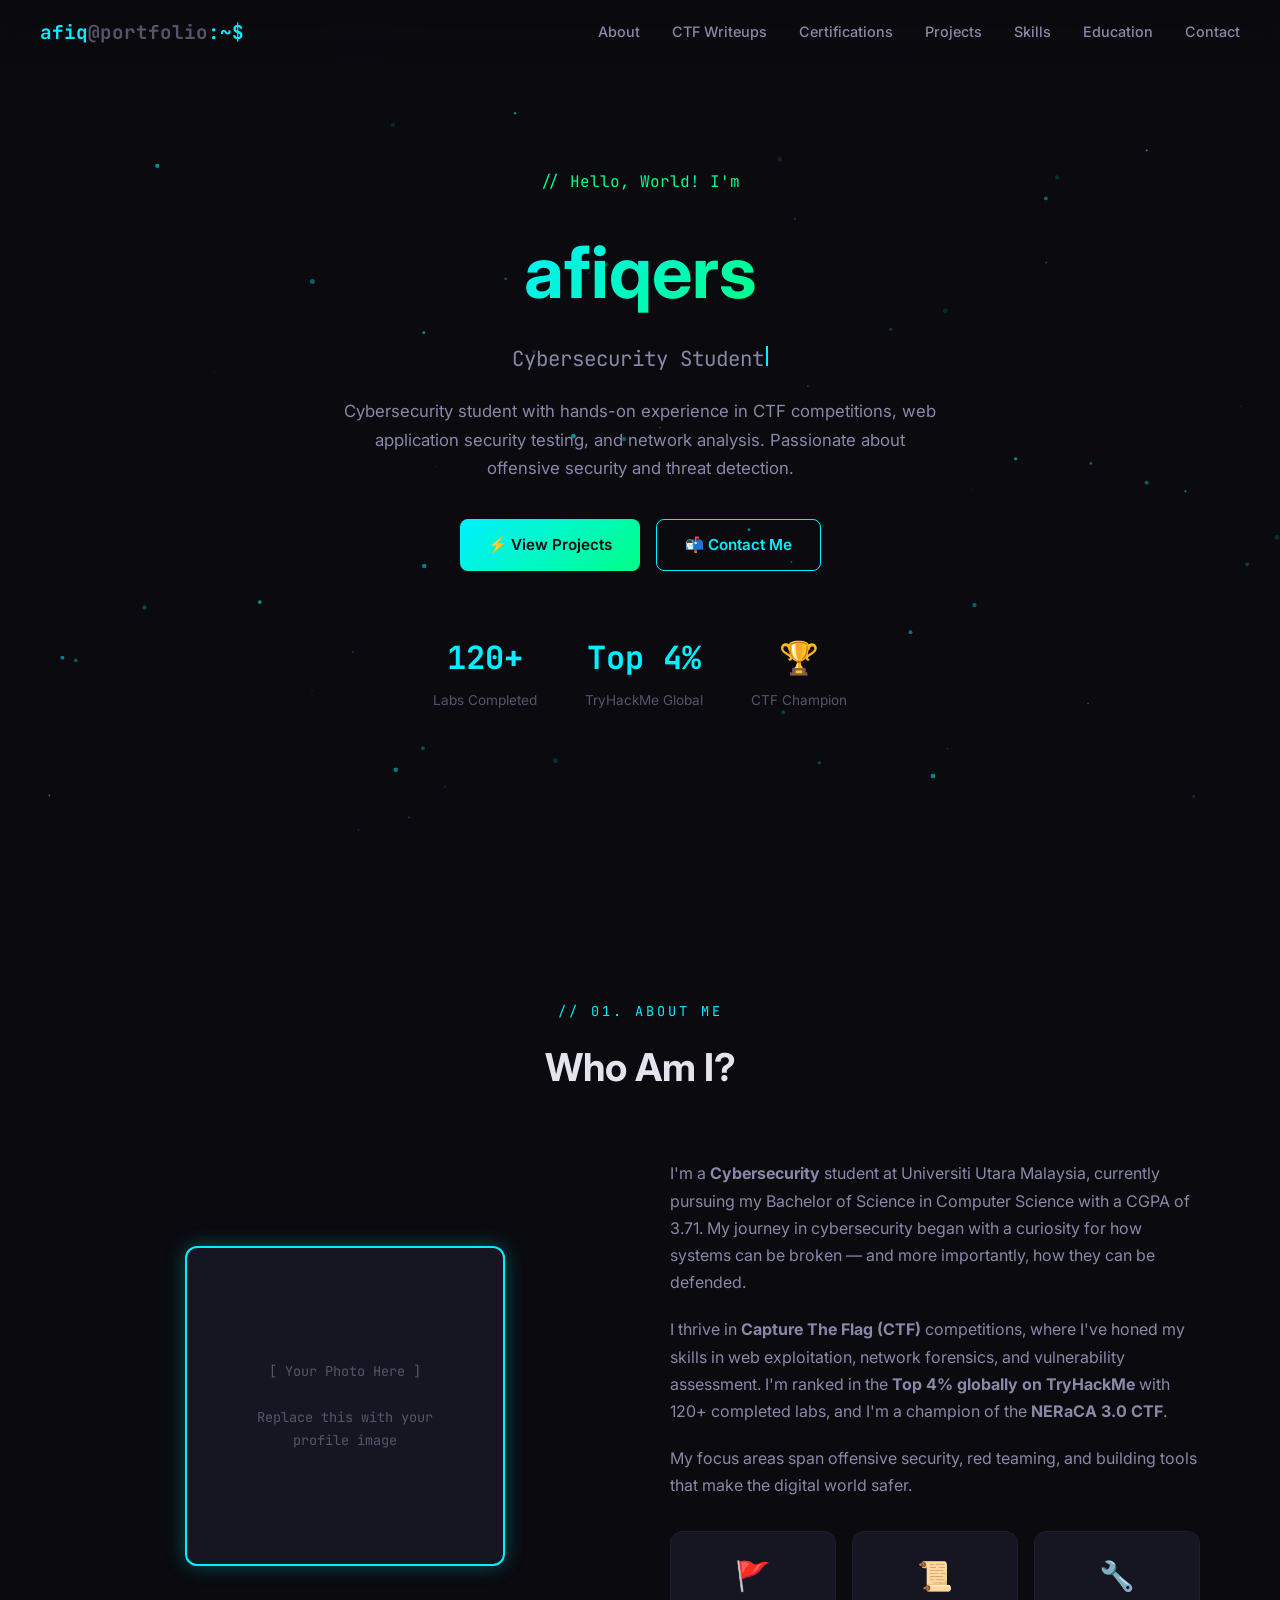
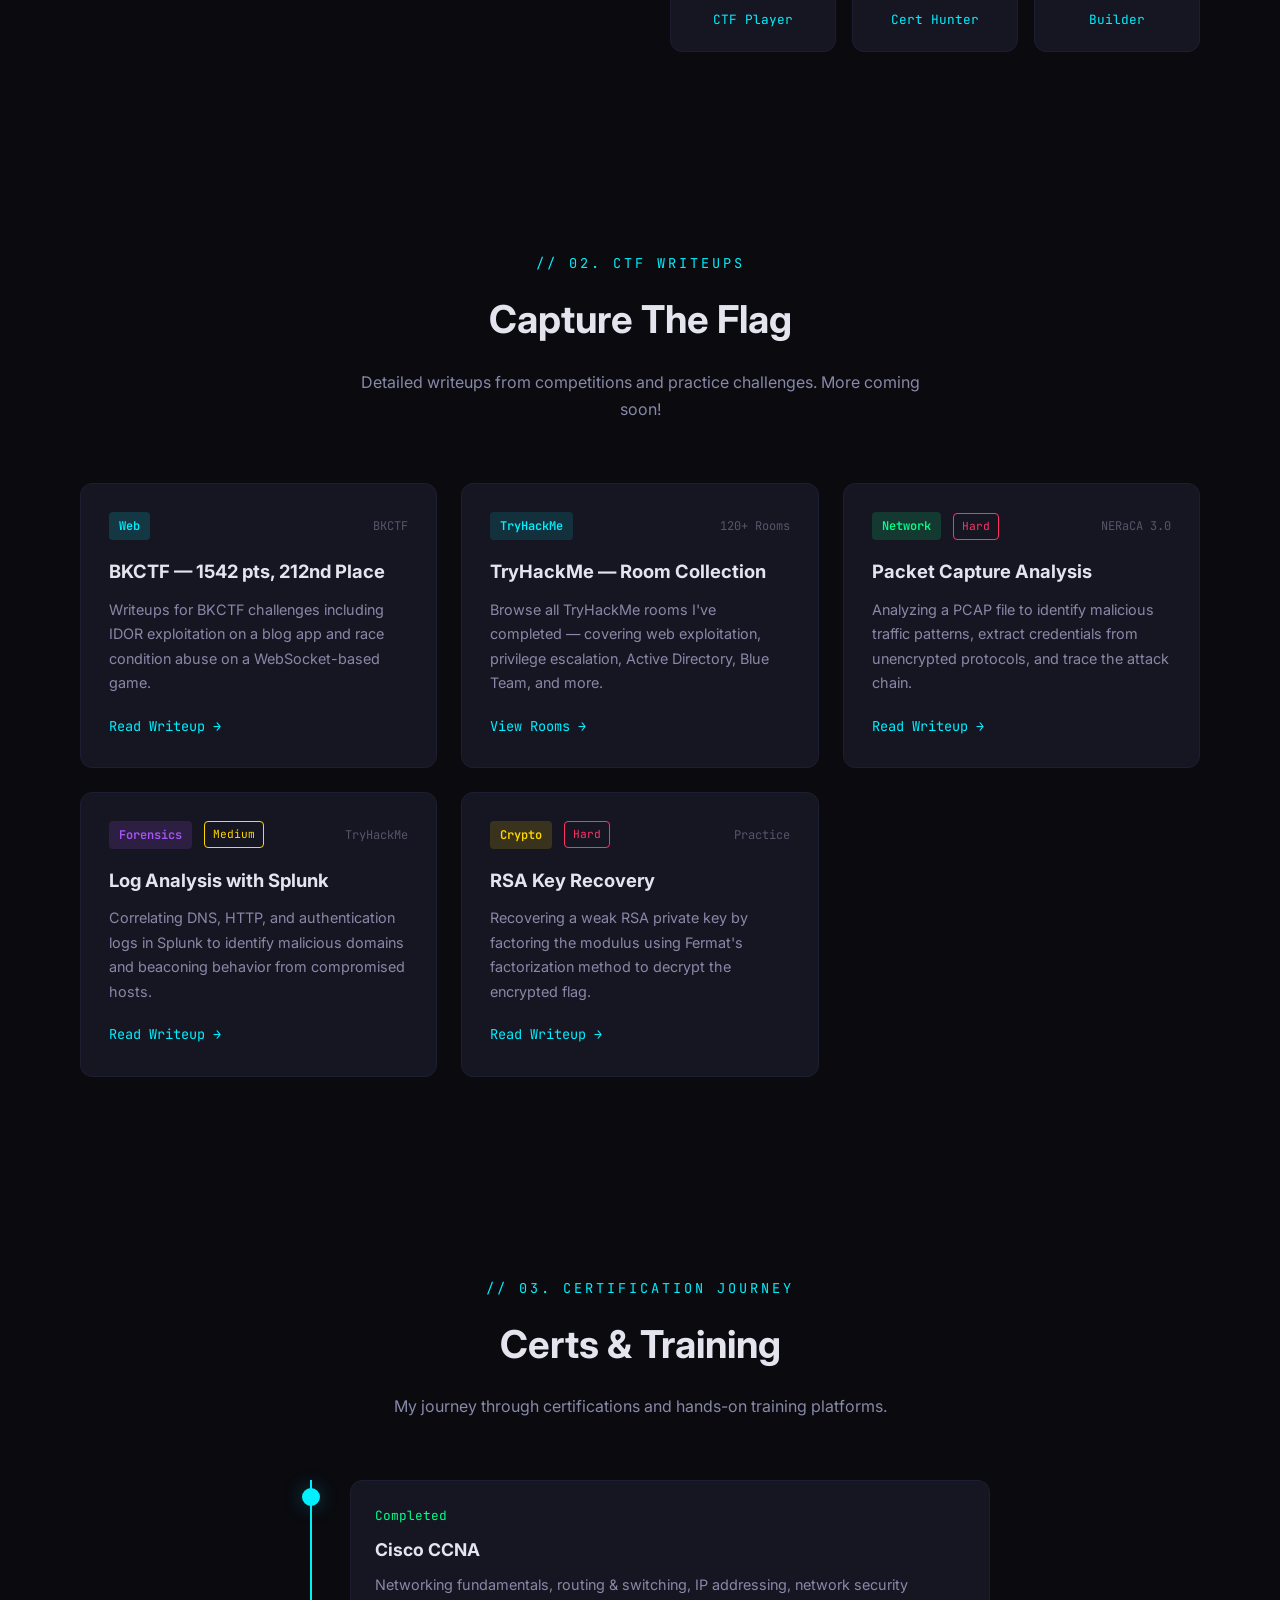
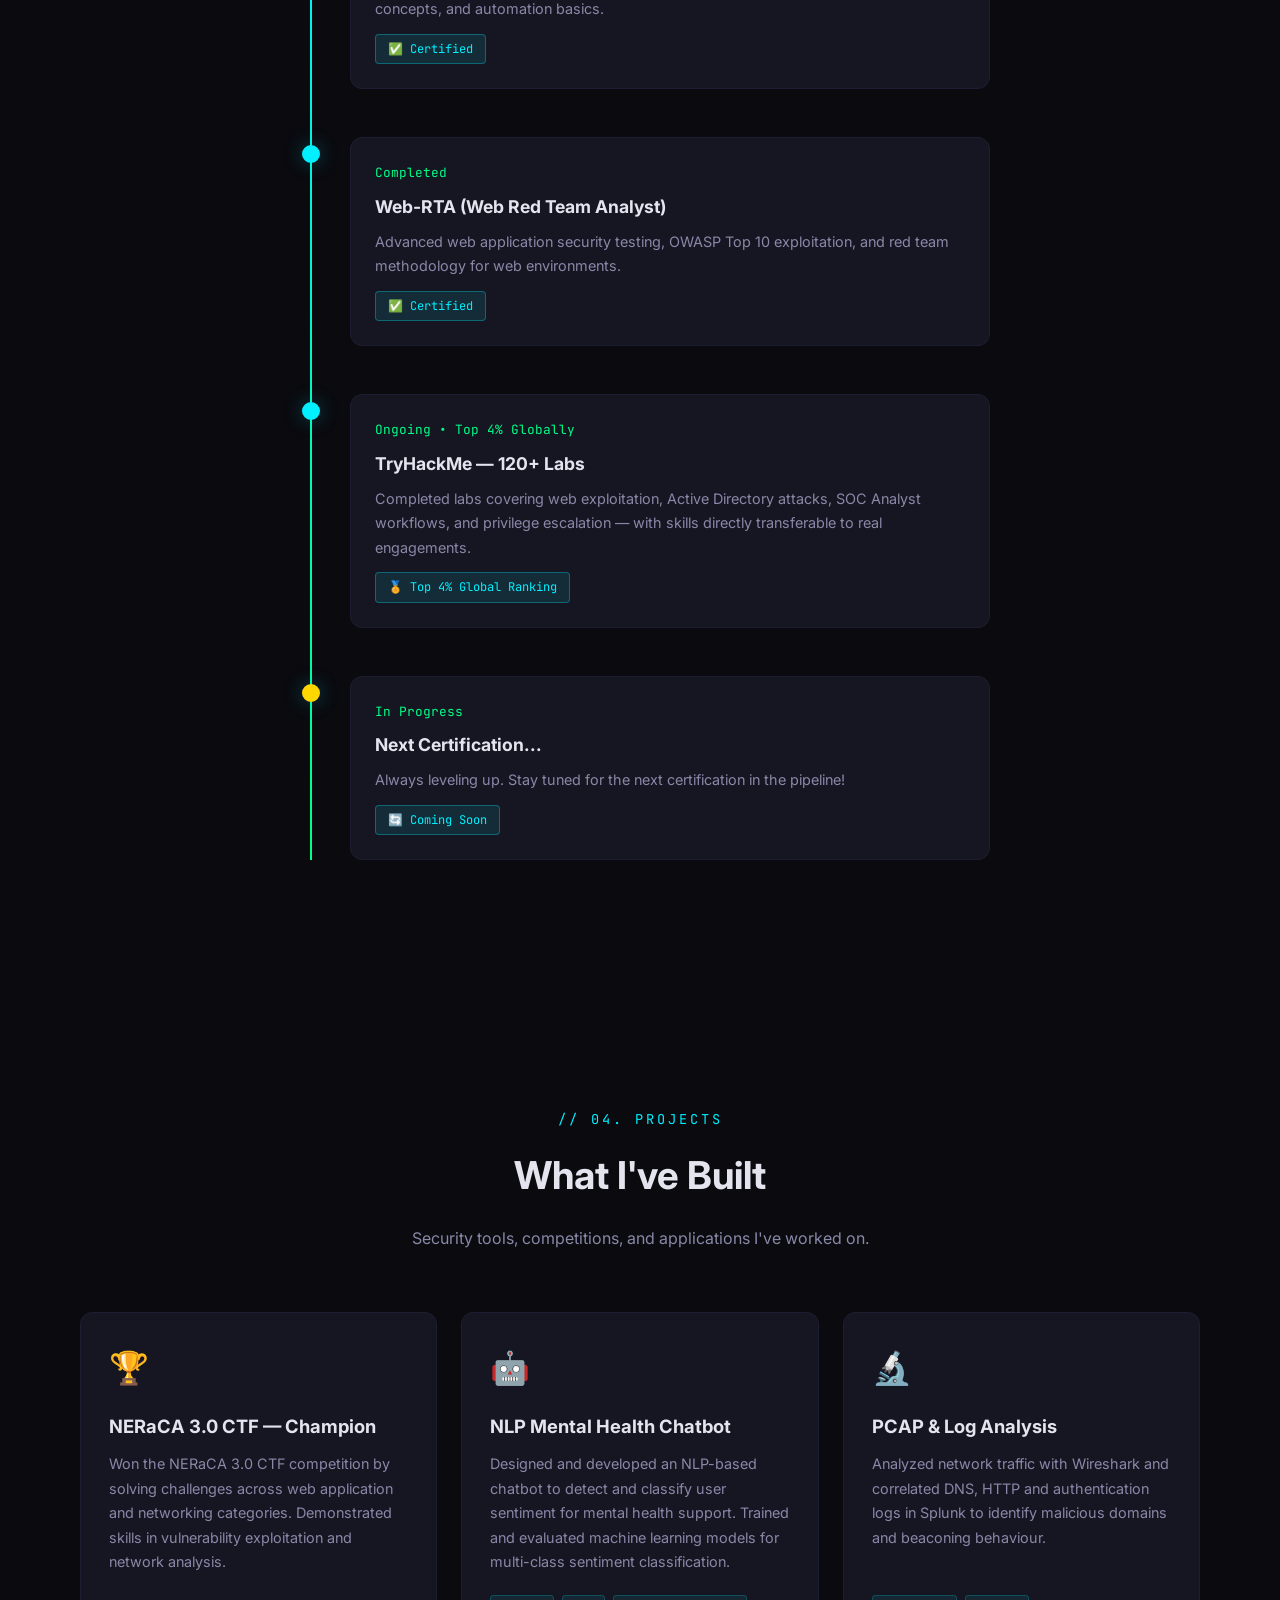
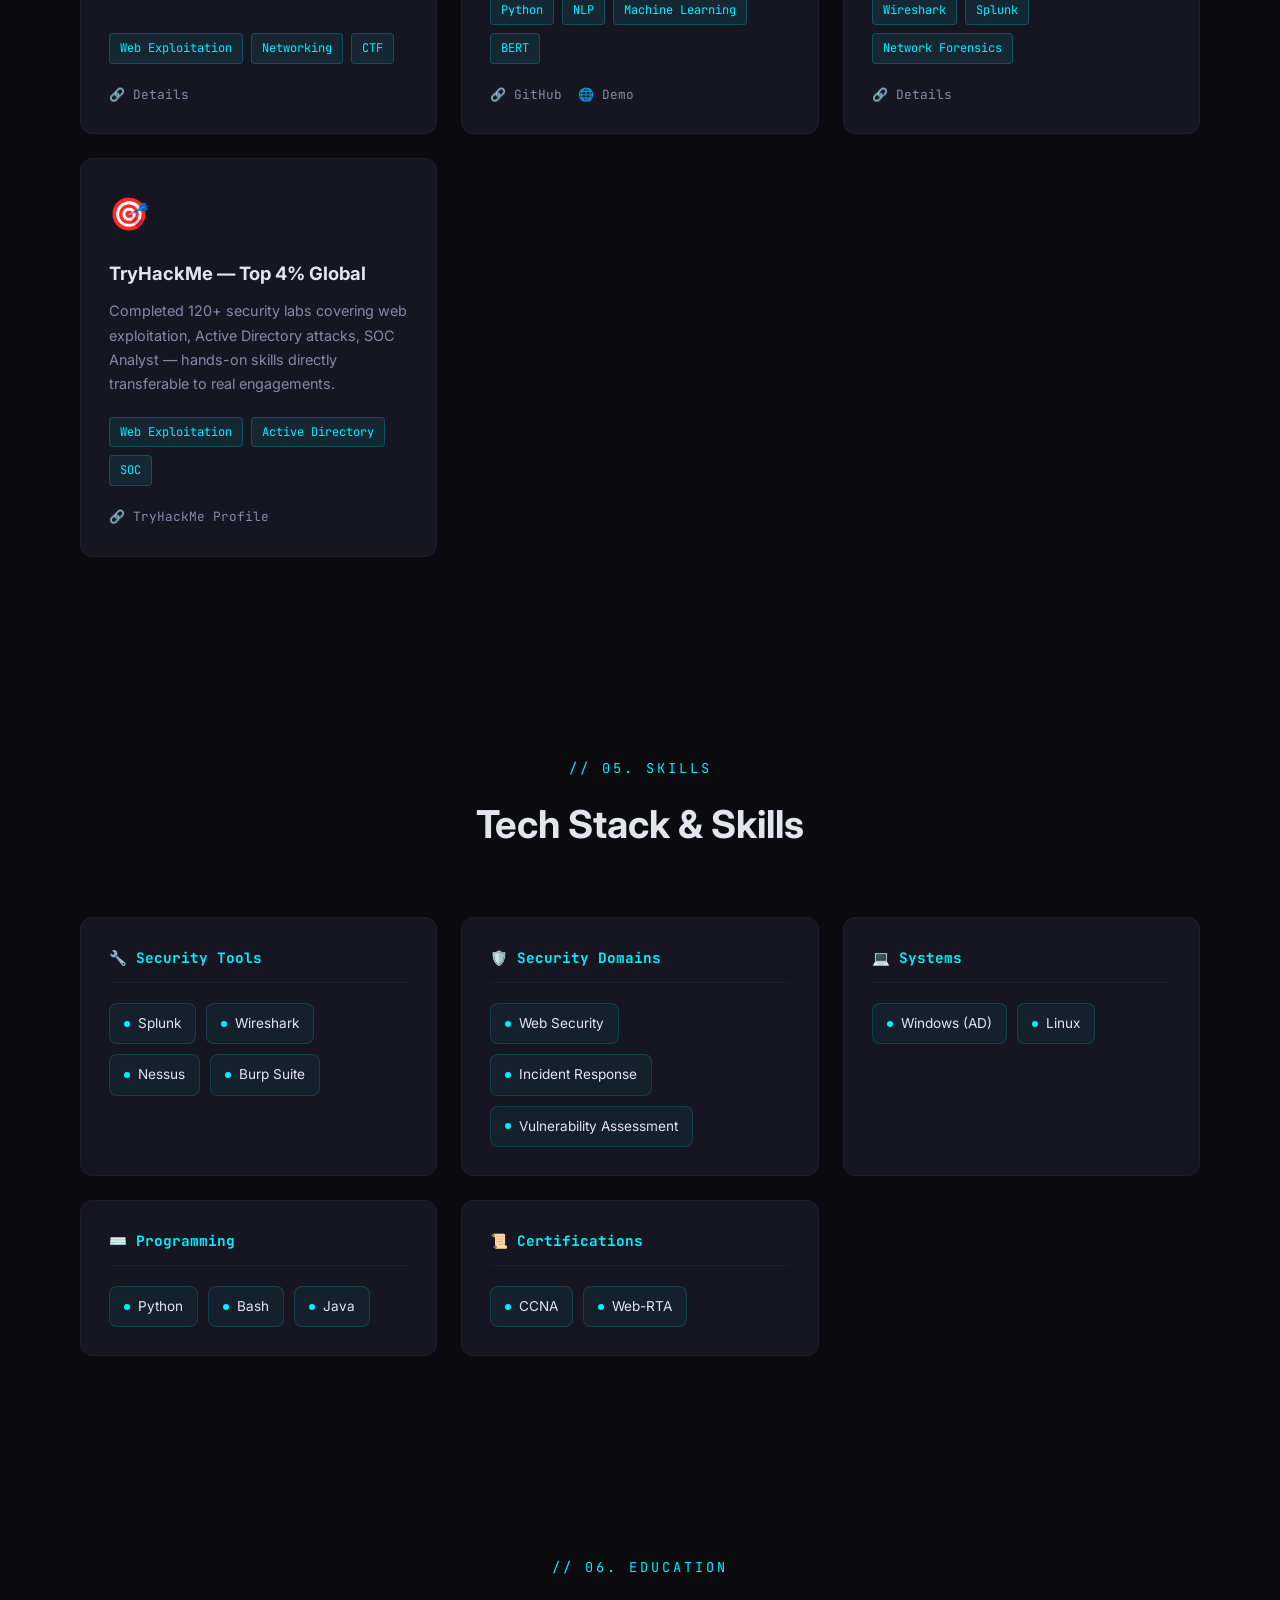
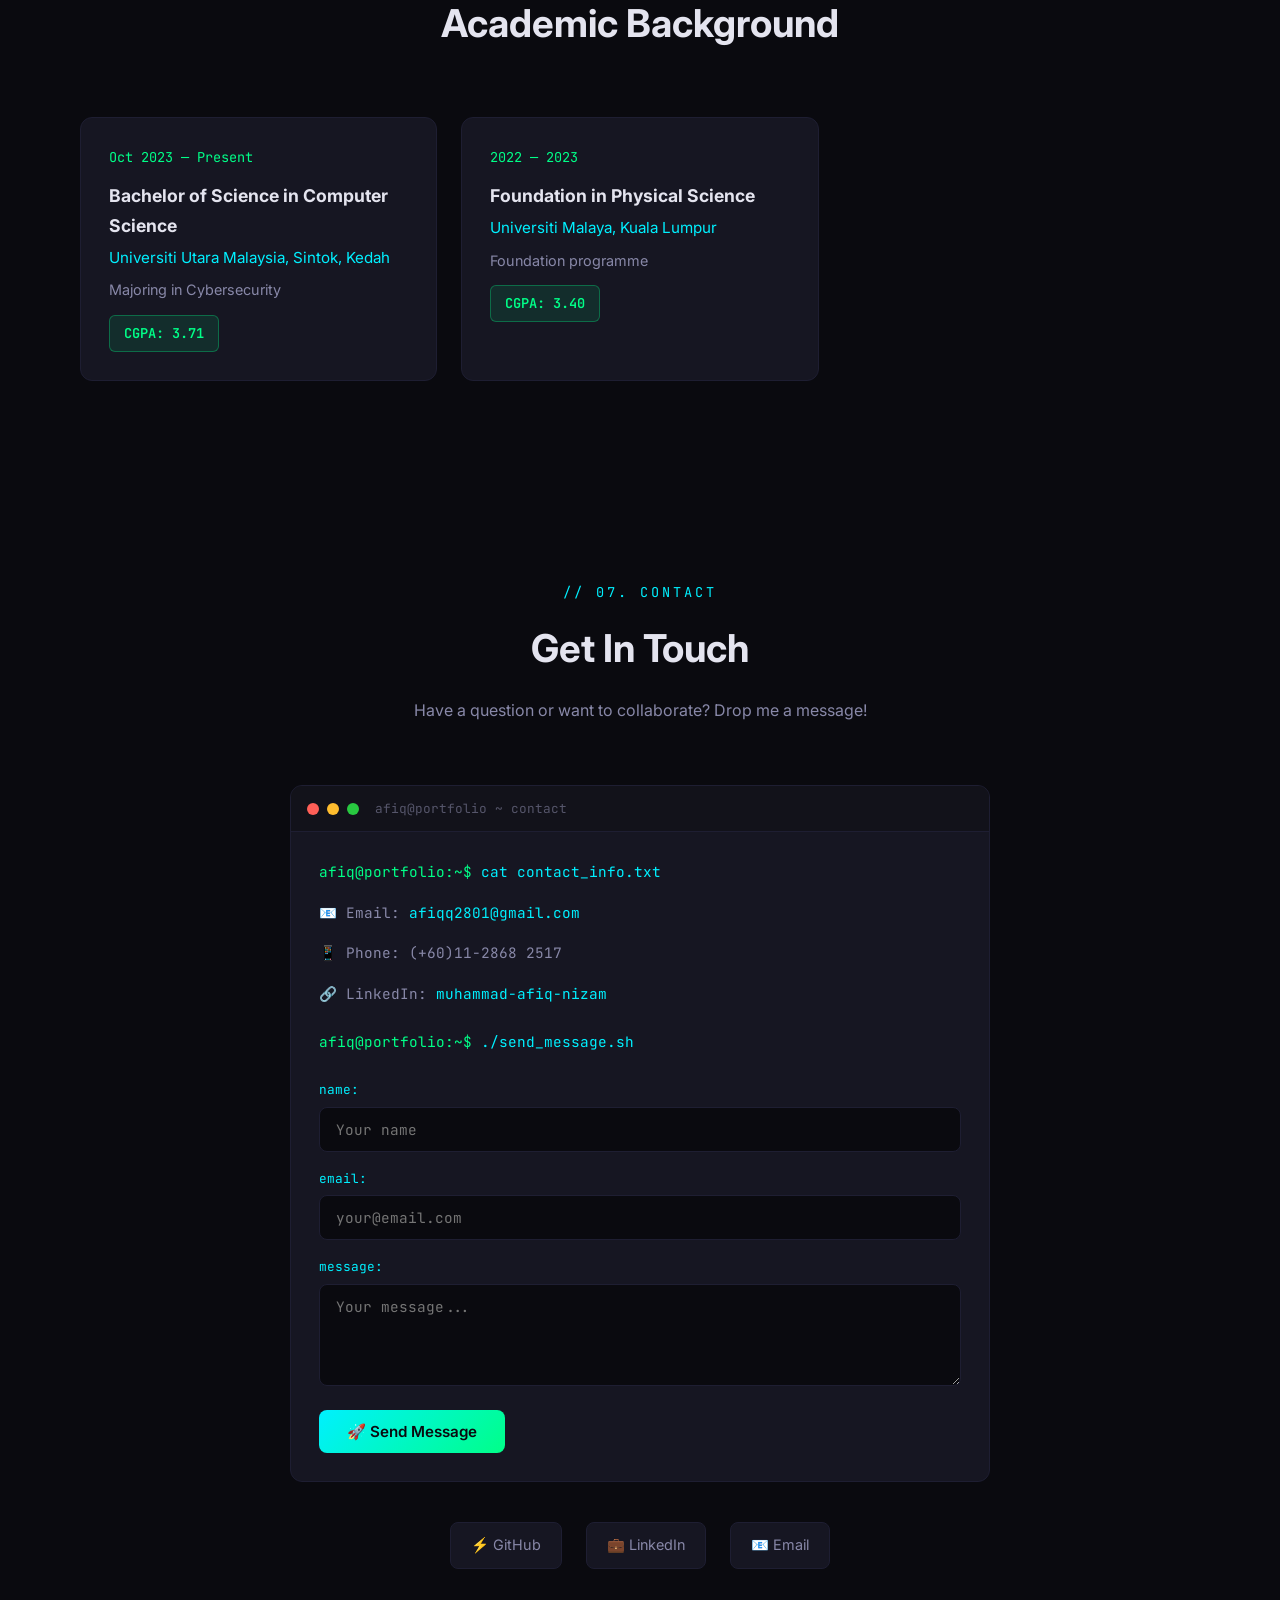
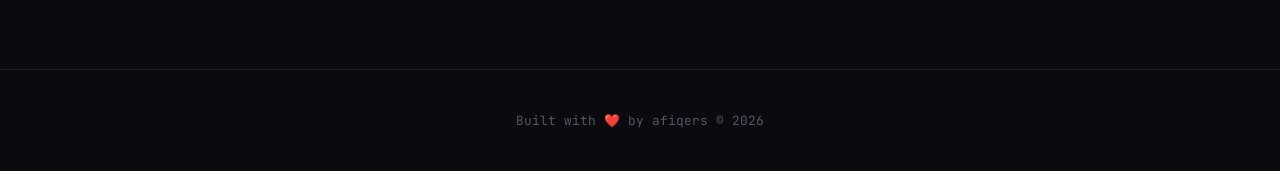
==== index.html @ 3f635c16 "Update" ====
<!DOCTYPE html>
<html lang="en">

<head>
  <meta charset="UTF-8">
  <meta name="viewport" content="width=device-width, initial-scale=1.0">
  <title>Muhammad Afiq — Cybersecurity Portfolio</title>
  <meta name="description"
    content="Cybersecurity student & CTF player. Explore my CTF writeups, certification journey, and security projects.">
  <meta name="keywords" content="cybersecurity, CTF, portfolio, penetration testing, security">
  <meta name="author" content="Muhammad Afiq Bin Mohd Nizam">
  <link rel="stylesheet" href="style.css">
  <link rel="icon"
    href="data:image/svg+xml,<svg xmlns='http://www.w3.org/2000/svg' viewBox='0 0 100 100'><text y='.9em' font-size='90'>🛡️</text></svg>">
</head>

<body>

  <!-- Particle Background -->
  <canvas id="particles-canvas"></canvas>

  <!-- Navbar -->
  <nav class="navbar" id="navbar">
    <a href="#" class="nav-logo">afiq<span>@portfolio</span>:~$</a>
    <div class="nav-links" id="navLinks">
      <a href="#about">About</a>
      <a href="#writeups">CTF Writeups</a>
      <a href="#certs">Certifications</a>
      <a href="#projects">Projects</a>
      <a href="#skills">Skills</a>
      <a href="#education">Education</a>
      <a href="#contact">Contact</a>
    </div>
    <button class="mobile-toggle" id="mobileToggle" aria-label="Toggle menu">
      <span></span><span></span><span></span>
    </button>
  </nav>

  <!-- ==================== HERO ==================== -->
  <section class="hero" id="hero">
    <div class="hero-content">
      <p class="hero-greeting">// Hello, World! I'm</p>
      <h1 class="hero-name"> <span class="highlight">afiqers</span></h1>
      <div class="hero-role">
        <span id="typed-text"></span><span class="cursor"></span>
      </div>
      <p class="hero-summary">
        Cybersecurity student with hands-on experience in CTF competitions, web application security testing, and
        network analysis. Passionate about offensive security and threat detection.
      </p>
      <div class="hero-buttons">
        <a href="#projects" class="btn btn-primary">⚡ View Projects</a>
        <a href="#contact" class="btn btn-outline">📬 Contact Me</a>
      </div>
      <div class="hero-stats">
        <div class="stat-item">
          <div class="stat-number" data-target="120">0</div>
          <div class="stat-label">Labs Completed</div>
        </div>
        <div class="stat-item">
          <div class="stat-number">Top 4%</div>
          <div class="stat-label">TryHackMe Global</div>
        </div>
        <div class="stat-item">
          <div class="stat-number">🏆</div>
          <div class="stat-label">CTF Champion</div>
        </div>
      </div>
    </div>
  </section>

  <!-- ==================== ABOUT ==================== -->
  <section id="about">
    <div class="section-header">
      <p class="section-label">// 01. About Me</p>
      <h2 class="section-title">Who Am I?</h2>
    </div>
    <div class="about-grid reveal">
      <div class="about-image-wrapper">
        <div class="about-image">
          <div class="placeholder-text">[ Your Photo Here ]<br><br>Replace this with your<br>profile image</div>
        </div>
      </div>
      <div class="about-text">
        <p>
          I'm a <strong>Cybersecurity</strong> student at Universiti Utara Malaysia, currently pursuing my Bachelor of
          Science in Computer Science with a CGPA of 3.71. My journey in cybersecurity began with a curiosity for how
          systems can be broken — and more importantly, how they can be defended.
        </p>
        <p>
          I thrive in <strong>Capture The Flag (CTF)</strong> competitions, where I've honed my skills in web
          exploitation, network forensics, and vulnerability assessment. I'm ranked in the <strong>Top 4% globally on
            TryHackMe</strong> with 120+ completed labs, and I'm a champion of the <strong>NERaCA 3.0 CTF</strong>.
        </p>
        <p>
          My focus areas span offensive security, red teaming, and building tools that make the digital world safer.
        </p>
        <div class="about-focus">
          <div class="focus-card">
            <div class="icon">🚩</div>
            <div class="label">CTF Player</div>
          </div>
          <div class="focus-card">
            <div class="icon">📜</div>
            <div class="label">Cert Hunter</div>
          </div>
          <div class="focus-card">
            <div class="icon">🔧</div>
            <div class="label">Builder</div>
          </div>
        </div>
      </div>
    </div>
  </section>

  <!-- ==================== CTF WRITEUPS ==================== -->
  <section id="writeups">
    <div class="section-header">
      <p class="section-label">// 02. CTF Writeups</p>
      <h2 class="section-title">Capture The Flag</h2>
      <p class="section-subtitle">Detailed writeups from competitions and practice challenges. More coming soon!</p>
    </div>
    <div class="writeups-grid">

      <div class="writeup-card reveal">
        <div class="writeup-meta">
          <span class="writeup-tag tag-web">Web</span>
          <span
            style="margin-left:auto; font-family:var(--font-mono); font-size:0.75rem; color:var(--text-muted);">BKCTF</span>
        </div>
        <h3>BKCTF — 1542 pts, 212nd Place</h3>
        <p>Writeups for BKCTF challenges including IDOR exploitation on a blog app and race condition abuse on a
          WebSocket-based game.</p>
        <a href="writeups/bkctf.html" class="writeup-link">Read Writeup →</a>
      </div>

      <div class="writeup-card reveal">
        <div class="writeup-meta">
          <span class="writeup-tag tag-misc"
            style="background:rgba(0,240,255,0.12); color:var(--accent-cyan);">TryHackMe</span>
          <span style="margin-left:auto; font-family:var(--font-mono); font-size:0.75rem; color:var(--text-muted);">120+
            Rooms</span>
        </div>
        <h3>TryHackMe — Room Collection</h3>
        <p>Browse all TryHackMe rooms I've completed — covering web exploitation, privilege escalation, Active
          Directory, Blue Team, and more.</p>
        <a href="writeups/thm/" class="writeup-link">View Rooms →</a>
      </div>

      <div class="writeup-card reveal">
        <div class="writeup-meta">
          <span class="writeup-tag tag-network">Network</span>
          <span class="writeup-difficulty diff-hard">Hard</span>
          <span
            style="margin-left:auto; font-family:var(--font-mono); font-size:0.75rem; color:var(--text-muted);">NERaCA
            3.0</span>
        </div>
        <h3>Packet Capture Analysis</h3>
        <p>Analyzing a PCAP file to identify malicious traffic patterns, extract credentials from unencrypted protocols,
          and trace the attack chain.</p>
        <a href="#" class="writeup-link">Read Writeup →</a>
      </div>

      <div class="writeup-card reveal">
        <div class="writeup-meta">
          <span class="writeup-tag tag-forensics">Forensics</span>
          <span class="writeup-difficulty diff-medium">Medium</span>
          <span
            style="margin-left:auto; font-family:var(--font-mono); font-size:0.75rem; color:var(--text-muted);">TryHackMe</span>
        </div>
        <h3>Log Analysis with Splunk</h3>
        <p>Correlating DNS, HTTP, and authentication logs in Splunk to identify malicious domains and beaconing behavior
          from compromised hosts.</p>
        <a href="#" class="writeup-link">Read Writeup →</a>
      </div>

      <div class="writeup-card reveal">
        <div class="writeup-meta">
          <span class="writeup-tag tag-crypto">Crypto</span>
          <span class="writeup-difficulty diff-hard">Hard</span>
          <span
            style="margin-left:auto; font-family:var(--font-mono); font-size:0.75rem; color:var(--text-muted);">Practice</span>
        </div>
        <h3>RSA Key Recovery</h3>
        <p>Recovering a weak RSA private key by factoring the modulus using Fermat's factorization method to decrypt the
          encrypted flag.</p>
        <a href="#" class="writeup-link">Read Writeup →</a>
      </div>

    </div>
  </section>

  <!-- ==================== CERTIFICATIONS ==================== -->
  <section id="certs">
    <div class="section-header">
      <p class="section-label">// 03. Certification Journey</p>
      <h2 class="section-title">Certs & Training</h2>
      <p class="section-subtitle">My journey through certifications and hands-on training platforms.</p>
    </div>
    <div class="timeline">

      <div class="timeline-item">
        <div class="timeline-dot completed"></div>
        <div class="timeline-content">
          <div class="timeline-date">Completed</div>
          <h3>Cisco CCNA</h3>
          <p>Networking fundamentals, routing & switching, IP addressing, network security concepts, and automation
            basics.</p>
          <span class="timeline-badge">✅ Certified</span>
        </div>
      </div>

      <div class="timeline-item">
        <div class="timeline-dot completed"></div>
        <div class="timeline-content">
          <div class="timeline-date">Completed</div>
          <h3>Web-RTA (Web Red Team Analyst)</h3>
          <p>Advanced web application security testing, OWASP Top 10 exploitation, and red team methodology for web
            environments.</p>
          <span class="timeline-badge">✅ Certified</span>
        </div>
      </div>

      <div class="timeline-item">
        <div class="timeline-dot completed"></div>
        <div class="timeline-content">
          <div class="timeline-date">Ongoing • Top 4% Globally</div>
          <h3>TryHackMe — 120+ Labs</h3>
          <p>Completed labs covering web exploitation, Active Directory attacks, SOC Analyst workflows, and privilege
            escalation — with skills directly transferable to real engagements.</p>
          <span class="timeline-badge">🏅 Top 4% Global Ranking</span>
        </div>
      </div>

      <div class="timeline-item">
        <div class="timeline-dot in-progress"></div>
        <div class="timeline-content">
          <div class="timeline-date">In Progress</div>
          <h3>Next Certification...</h3>
          <p>Always leveling up. Stay tuned for the next certification in the pipeline!</p>
          <span class="timeline-badge">🔄 Coming Soon</span>
        </div>
      </div>

    </div>
  </section>

  <!-- ==================== PROJECTS ==================== -->
  <section id="projects">
    <div class="section-header">
      <p class="section-label">// 04. Projects</p>
      <h2 class="section-title">What I've Built</h2>
      <p class="section-subtitle">Security tools, competitions, and applications I've worked on.</p>
    </div>
    <div class="projects-grid">

      <div class="project-card reveal">
        <div class="project-icon">🏆</div>
        <h3>NERaCA 3.0 CTF — Champion</h3>
        <p>Won the NERaCA 3.0 CTF competition by solving challenges across web application and networking categories.
          Demonstrated skills in vulnerability exploitation and network analysis.</p>
        <div class="project-tags">
          <span>Web Exploitation</span>
          <span>Networking</span>
          <span>CTF</span>
        </div>
        <div class="project-links">
          <a href="https://cs.usm.my/index.php/news/news-cs/861-hebahan-social-media-untuk-event-neraca-3-0">🔗
            Details</a>
        </div>
      </div>

      <div class="project-card reveal">
        <div class="project-icon">🤖</div>
        <h3>NLP Mental Health Chatbot</h3>
        <p>Designed and developed an NLP-based chatbot to detect and classify user sentiment for mental health support.
          Trained and evaluated machine learning models for multi-class sentiment classification.</p>
        <div class="project-tags">
          <span>Python</span>
          <span>NLP</span>
          <span>Machine Learning</span>
          <span>BERT</span>
        </div>
        <div class="project-links">
          <a href="#">🔗 GitHub</a>
          <a href="#">🌐 Demo</a>
        </div>
      </div>

      <div class="project-card reveal">
        <div class="project-icon">🔬</div>
        <h3>PCAP & Log Analysis</h3>
        <p>Analyzed network traffic with Wireshark and correlated DNS, HTTP and authentication logs in Splunk to
          identify malicious domains and beaconing behaviour.</p>
        <div class="project-tags">
          <span>Wireshark</span>
          <span>Splunk</span>
          <span>Network Forensics</span>
        </div>
        <div class="project-links">
          <a href="#">🔗 Details</a>
        </div>
      </div>

      <div class="project-card reveal">
        <div class="project-icon">🎯</div>
        <h3>TryHackMe — Top 4% Global</h3>
        <p>Completed 120+ security labs covering web exploitation, Active Directory attacks, SOC Analyst — hands-on
          skills directly transferable to real engagements.</p>
        <div class="project-tags">
          <span>Web Exploitation</span>
          <span>Active Directory</span>
          <span>SOC</span>
        </div>
        <div class="project-links">
          <a href="https://tryhackme.com/p/afiqers" target="_blank">🔗 TryHackMe Profile</a>
        </div>
      </div>

    </div>
  </section>

  <!-- ==================== SKILLS ==================== -->
  <section id="skills">
    <div class="section-header">
      <p class="section-label">// 05. Skills</p>
      <h2 class="section-title">Tech Stack & Skills</h2>
    </div>
    <div class="skills-categories">

      <div class="skill-category reveal">
        <h3>🔧 Security Tools</h3>
        <div class="skill-list">
          <div class="skill-item"><span class="dot"></span>Splunk</div>
          <div class="skill-item"><span class="dot"></span>Wireshark</div>
          <div class="skill-item"><span class="dot"></span>Nessus</div>
          <div class="skill-item"><span class="dot"></span>Burp Suite</div>
        </div>
      </div>

      <div class="skill-category reveal">
        <h3>🛡️ Security Domains</h3>
        <div class="skill-list">
          <div class="skill-item"><span class="dot"></span>Web Security</div>
          <div class="skill-item"><span class="dot"></span>Incident Response</div>
          <div class="skill-item"><span class="dot"></span>Vulnerability Assessment</div>
        </div>
      </div>

      <div class="skill-category reveal">
        <h3>💻 Systems</h3>
        <div class="skill-list">
          <div class="skill-item"><span class="dot"></span>Windows (AD)</div>
          <div class="skill-item"><span class="dot"></span>Linux</div>
        </div>
      </div>

      <div class="skill-category reveal">
        <h3>⌨️ Programming</h3>
        <div class="skill-list">
          <div class="skill-item"><span class="dot"></span>Python</div>
          <div class="skill-item"><span class="dot"></span>Bash</div>
          <div class="skill-item"><span class="dot"></span>Java</div>
        </div>
      </div>

      <div class="skill-category reveal">
        <h3>📜 Certifications</h3>
        <div class="skill-list">
          <div class="skill-item"><span class="dot"></span>CCNA</div>
          <div class="skill-item"><span class="dot"></span>Web-RTA</div>
        </div>
      </div>

    </div>
  </section>

  <!-- ==================== EDUCATION ==================== -->
  <section id="education">
    <div class="section-header">
      <p class="section-label">// 06. Education</p>
      <h2 class="section-title">Academic Background</h2>
    </div>
    <div class="education-cards">

      <div class="education-card reveal">
        <div class="year">Oct 2023 — Present</div>
        <h3>Bachelor of Science in Computer Science</h3>
        <div class="school">Universiti Utara Malaysia, Sintok, Kedah</div>
        <div class="details">Majoring in Cybersecurity</div>
        <div class="cgpa-badge">CGPA: 3.71</div>
      </div>

      <div class="education-card reveal">
        <div class="year">2022 — 2023</div>
        <h3>Foundation in Physical Science</h3>
        <div class="school">Universiti Malaya, Kuala Lumpur</div>
        <div class="details">Foundation programme</div>
        <div class="cgpa-badge">CGPA: 3.40</div>
      </div>

    </div>
  </section>

  <!-- ==================== CONTACT ==================== -->
  <section id="contact">
    <div class="section-header">
      <p class="section-label">// 07. Contact</p>
      <h2 class="section-title">Get In Touch</h2>
      <p class="section-subtitle">Have a question or want to collaborate? Drop me a message!</p>
    </div>
    <div class="contact-wrapper">
      <div class="contact-terminal">
        <div class="terminal-header">
          <span class="terminal-dot red"></span>
          <span class="terminal-dot yellow"></span>
          <span class="terminal-dot green"></span>
          <span class="terminal-title">afiq@portfolio ~ contact</span>
        </div>
        <div class="terminal-body">
          <div class="terminal-line">
            <span class="prompt">afiq@portfolio:~$</span> <span class="cmd">cat contact_info.txt</span>
          </div>
          <div class="terminal-line">
            📧 Email: <a href="mailto:afiqq2801@gmail.com" style="color:var(--accent-cyan)">afiqq2801@gmail.com</a>
          </div>
          <div class="terminal-line">
            📱 Phone: (+60)11-2868 2517
          </div>
          <div class="terminal-line">
            🔗 LinkedIn: <a href="https://www.linkedin.com/in/muhammad-afiq-nizam" target="_blank"
              style="color:var(--accent-cyan)">muhammad-afiq-nizam</a>
          </div>
          <div class="terminal-line" style="margin-top:24px;">
            <span class="prompt">afiq@portfolio:~$</span> <span class="cmd">./send_message.sh</span>
          </div>
          <form class="contact-form" id="contactForm">
            <div class="form-group">
              <label for="name">name:</label>
              <input type="text" id="name" placeholder="Your name" required>
            </div>
            <div class="form-group">
              <label for="email">email:</label>
              <input type="email" id="email" placeholder="your@email.com" required>
            </div>
            <div class="form-group">
              <label for="message">message:</label>
              <textarea id="message" rows="4" placeholder="Your message..." required></textarea>
            </div>
            <button type="submit" class="btn btn-primary" style="align-self:flex-start">
              🚀 Send Message
            </button>
          </form>
        </div>
      </div>
      <div class="contact-links">
        <a href="https://github.com/afiqers" target="_blank" class="contact-link">
          ⚡ GitHub
        </a>
        <a href="https://www.linkedin.com/in/muhammad-afiq-nizam" target="_blank" class="contact-link">
          💼 LinkedIn
        </a>
        <a href="mailto:afiqq2801@gmail.com" class="contact-link">
          📧 Email
        </a>
      </div>
    </div>
  </section>

  <!-- Footer -->
  <footer class="footer">
    <p>Built with <span class="heart">❤️</span> by afiqers © 2026</p>
  </footer>

  <script src="script.js"></script>
</body>

</html>
---- style.css ----
/* ========== IMPORTS ========== */
@import url('https://fonts.googleapis.com/css2?family=Inter:wght@300;400;500;600;700&family=JetBrains+Mono:wght@400;500;700&display=swap');

/* ========== CSS VARIABLES ========== */
:root {
  --bg-primary: #0a0a0f;
  --bg-secondary: #12121a;
  --bg-card: #161622;
  --bg-card-hover: #1c1c2e;
  --border-color: #1e1e32;
  --text-primary: #e4e4ef;
  --text-secondary: #8888a8;
  --text-muted: #55556a;
  --accent-cyan: #00f0ff;
  --accent-green: #00ff88;
  --accent-purple: #a855f7;
  --accent-red: #ff3366;
  --accent-yellow: #ffd700;
  --glow-cyan: 0 0 20px rgba(0, 240, 255, 0.3);
  --glow-green: 0 0 20px rgba(0, 255, 136, 0.3);
  --font-mono: 'JetBrains Mono', monospace;
  --font-sans: 'Inter', sans-serif;
  --radius: 12px;
  --transition: 0.3s cubic-bezier(0.4, 0, 0.2, 1);
}

/* ========== RESET ========== */
*, *::before, *::after { box-sizing: border-box; margin: 0; padding: 0; }
html { scroll-behavior: smooth; scroll-padding-top: 80px; }
body {
  font-family: var(--font-sans);
  background: var(--bg-primary);
  color: var(--text-primary);
  line-height: 1.7;
  overflow-x: hidden;
}
a { text-decoration: none; color: inherit; }
ul { list-style: none; }
img { max-width: 100%; display: block; }

/* ========== SCROLLBAR ========== */
::-webkit-scrollbar { width: 8px; }
::-webkit-scrollbar-track { background: var(--bg-primary); }
::-webkit-scrollbar-thumb { background: var(--accent-cyan); border-radius: 4px; }

/* ========== PARTICLE CANVAS ========== */
#particles-canvas {
  position: fixed; top: 0; left: 0; width: 100%; height: 100%;
  z-index: 0; pointer-events: none;
}

/* ========== NAVBAR ========== */
.navbar {
  position: fixed; top: 0; left: 0; width: 100%; z-index: 1000;
  padding: 16px 40px;
  display: flex; align-items: center; justify-content: space-between;
  background: rgba(10, 10, 15, 0.8);
  backdrop-filter: blur(16px);
  border-bottom: 1px solid transparent;
  transition: var(--transition);
}
.navbar.scrolled { border-bottom-color: var(--border-color); }
.nav-logo {
  font-family: var(--font-mono); font-weight: 700; font-size: 1.2rem;
  color: var(--accent-cyan);
}
.nav-logo span { color: var(--text-muted); }
.nav-links { display: flex; gap: 32px; }
.nav-links a {
  font-size: 0.9rem; font-weight: 500; color: var(--text-secondary);
  transition: var(--transition); position: relative;
}
.nav-links a::after {
  content: ''; position: absolute; bottom: -4px; left: 0;
  width: 0; height: 2px; background: var(--accent-cyan);
  transition: var(--transition);
}
.nav-links a:hover { color: var(--accent-cyan); }
.nav-links a:hover::after { width: 100%; }
.mobile-toggle { display: none; flex-direction: column; gap: 5px; cursor: pointer; background: none; border: none; padding: 4px; }
.mobile-toggle span { width: 24px; height: 2px; background: var(--text-primary); transition: var(--transition); }

/* ========== SECTIONS ========== */
section { position: relative; z-index: 1; padding: 100px 40px; max-width: 1200px; margin: 0 auto; }
.section-header { text-align: center; margin-bottom: 60px; }
.section-label {
  font-family: var(--font-mono); font-size: 0.85rem; color: var(--accent-cyan);
  text-transform: uppercase; letter-spacing: 3px; margin-bottom: 12px;
}
.section-title { font-size: 2.4rem; font-weight: 700; margin-bottom: 16px; }
.section-subtitle { color: var(--text-secondary); max-width: 600px; margin: 0 auto; }

/* ========== HERO ========== */
.hero {
  min-height: 100vh; display: flex; align-items: center; justify-content: center;
  text-align: center; padding-top: 80px;
}
.hero-content { max-width: 800px; }
.hero-greeting {
  font-family: var(--font-mono); font-size: 1rem; color: var(--accent-green);
  margin-bottom: 16px; opacity: 0; animation: fadeInUp 0.6s 0.2s forwards;
}
.hero-name {
  font-size: clamp(2.5rem, 6vw, 4.5rem); font-weight: 700;
  margin-bottom: 8px; opacity: 0; animation: fadeInUp 0.6s 0.4s forwards;
}
.hero-name .highlight {
  background: linear-gradient(135deg, var(--accent-cyan), var(--accent-green));
  -webkit-background-clip: text; -webkit-text-fill-color: transparent;
  background-clip: text;
}
.hero-role {
  font-family: var(--font-mono); font-size: 1.3rem; color: var(--text-secondary);
  margin-bottom: 24px; height: 2rem;
  opacity: 0; animation: fadeInUp 0.6s 0.6s forwards;
}
.hero-role .cursor {
  display: inline-block; width: 2px; height: 1.3rem;
  background: var(--accent-cyan); margin-left: 2px;
  animation: blink 1s step-end infinite;
}
.hero-summary {
  color: var(--text-secondary); font-size: 1.05rem; max-width: 600px;
  margin: 0 auto 36px; opacity: 0; animation: fadeInUp 0.6s 0.8s forwards;
}
.hero-buttons {
  display: flex; gap: 16px; justify-content: center; flex-wrap: wrap;
  opacity: 0; animation: fadeInUp 0.6s 1s forwards;
}
.btn {
  display: inline-flex; align-items: center; gap: 8px;
  padding: 12px 28px; border-radius: 8px; font-weight: 600;
  font-size: 0.95rem; cursor: pointer; transition: var(--transition);
  border: none; font-family: var(--font-sans);
}
.btn-primary {
  background: linear-gradient(135deg, var(--accent-cyan), var(--accent-green));
  color: var(--bg-primary);
}
.btn-primary:hover { transform: translateY(-2px); box-shadow: var(--glow-cyan); }
.btn-outline {
  background: transparent; color: var(--accent-cyan);
  border: 1px solid var(--accent-cyan);
}
.btn-outline:hover { background: rgba(0, 240, 255, 0.1); transform: translateY(-2px); }
.hero-stats {
  display: flex; justify-content: center; gap: 48px; margin-top: 60px;
  opacity: 0; animation: fadeInUp 0.6s 1.2s forwards;
}
.stat-item { text-align: center; }
.stat-number {
  font-family: var(--font-mono); font-size: 2rem; font-weight: 700;
  color: var(--accent-cyan);
}
.stat-label { font-size: 0.85rem; color: var(--text-muted); margin-top: 4px; }

/* ========== ABOUT ========== */
.about-grid { display: grid; grid-template-columns: 1fr 1fr; gap: 60px; align-items: center; }
.about-image-wrapper { position: relative; }
.about-image {
  width: 320px; height: 320px; border-radius: var(--radius);
  border: 2px solid var(--accent-cyan); overflow: hidden;
  box-shadow: var(--glow-cyan); margin: 0 auto;
  background: var(--bg-card);
  display: flex; align-items: center; justify-content: center;
}
.about-image img { width: 100%; height: 100%; object-fit: cover; }
.about-image .placeholder-text { font-family: var(--font-mono); color: var(--text-muted); font-size: 0.85rem; text-align: center; padding: 20px; }
.about-text p { color: var(--text-secondary); margin-bottom: 20px; }
.about-focus { display: flex; gap: 16px; margin-top: 32px; flex-wrap: wrap; }
.focus-card {
  flex: 1; min-width: 140px; padding: 20px; background: var(--bg-card);
  border: 1px solid var(--border-color); border-radius: var(--radius);
  text-align: center; transition: var(--transition);
}
.focus-card:hover { border-color: var(--accent-cyan); transform: translateY(-4px); box-shadow: var(--glow-cyan); }
.focus-card .icon { font-size: 1.8rem; margin-bottom: 8px; }
.focus-card .label { font-family: var(--font-mono); font-size: 0.8rem; color: var(--accent-cyan); }

/* ========== CTF WRITEUPS ========== */
.writeups-grid { display: grid; grid-template-columns: repeat(auto-fill, minmax(340px, 1fr)); gap: 24px; }
.writeup-card {
  background: var(--bg-card); border: 1px solid var(--border-color);
  border-radius: var(--radius); padding: 28px; transition: var(--transition);
  position: relative; overflow: hidden;
}
.writeup-card::before {
  content: ''; position: absolute; top: 0; left: 0; right: 0; height: 3px;
  background: linear-gradient(90deg, var(--accent-cyan), var(--accent-green));
  opacity: 0; transition: var(--transition);
}
.writeup-card:hover { border-color: var(--accent-cyan); transform: translateY(-4px); box-shadow: var(--glow-cyan); }
.writeup-card:hover::before { opacity: 1; }
.writeup-meta { display: flex; align-items: center; gap: 12px; margin-bottom: 16px; flex-wrap: wrap; }
.writeup-tag {
  font-family: var(--font-mono); font-size: 0.75rem; padding: 4px 10px;
  border-radius: 4px; font-weight: 600;
}
.tag-web { background: rgba(0, 240, 255, 0.15); color: var(--accent-cyan); }
.tag-network { background: rgba(0, 255, 136, 0.15); color: var(--accent-green); }
.tag-forensics { background: rgba(168, 85, 247, 0.15); color: var(--accent-purple); }
.tag-crypto { background: rgba(255, 215, 0, 0.15); color: var(--accent-yellow); }
.tag-misc { background: rgba(255, 51, 102, 0.15); color: var(--accent-red); }
.writeup-difficulty {
  font-family: var(--font-mono); font-size: 0.7rem; padding: 3px 8px;
  border-radius: 4px; border: 1px solid;
}
.diff-easy { border-color: var(--accent-green); color: var(--accent-green); }
.diff-medium { border-color: var(--accent-yellow); color: var(--accent-yellow); }
.diff-hard { border-color: var(--accent-red); color: var(--accent-red); }
.writeup-card h3 { font-size: 1.15rem; margin-bottom: 10px; }
.writeup-card p { color: var(--text-secondary); font-size: 0.9rem; margin-bottom: 16px; }
.writeup-link {
  font-family: var(--font-mono); font-size: 0.85rem; color: var(--accent-cyan);
  display: inline-flex; align-items: center; gap: 6px; transition: var(--transition);
}
.writeup-link:hover { gap: 10px; }

/* ========== CERTS TIMELINE ========== */
.timeline { position: relative; max-width: 700px; margin: 0 auto; }
.timeline::before {
  content: ''; position: absolute; left: 20px; top: 0; bottom: 0;
  width: 2px; background: linear-gradient(to bottom, var(--accent-cyan), var(--accent-green));
}
.timeline-item {
  position: relative; padding-left: 60px; margin-bottom: 48px;
  opacity: 0; transform: translateX(-20px);
}
.timeline-item.visible { opacity: 1; transform: translateX(0); transition: all 0.6s ease; }
.timeline-dot {
  position: absolute; left: 12px; top: 8px; width: 18px; height: 18px;
  border-radius: 50%; border: 3px solid var(--accent-cyan);
  background: var(--bg-primary); box-shadow: var(--glow-cyan); z-index: 2;
}
.timeline-dot.completed { background: var(--accent-cyan); }
.timeline-dot.in-progress { background: var(--accent-yellow); border-color: var(--accent-yellow); animation: pulse 2s infinite; }
.timeline-content {
  background: var(--bg-card); border: 1px solid var(--border-color);
  border-radius: var(--radius); padding: 24px; transition: var(--transition);
}
.timeline-content:hover { border-color: var(--accent-cyan); box-shadow: var(--glow-cyan); }
.timeline-date {
  font-family: var(--font-mono); font-size: 0.8rem; color: var(--accent-green);
  margin-bottom: 8px;
}
.timeline-content h3 { font-size: 1.1rem; margin-bottom: 8px; }
.timeline-content p { color: var(--text-secondary); font-size: 0.9rem; }
.timeline-badge {
  display: inline-block; margin-top: 12px; padding: 4px 12px;
  font-family: var(--font-mono); font-size: 0.75rem; border-radius: 4px;
  background: rgba(0, 240, 255, 0.1); color: var(--accent-cyan);
  border: 1px solid rgba(0, 240, 255, 0.3);
}

/* ========== PROJECTS ========== */
.projects-grid { display: grid; grid-template-columns: repeat(auto-fill, minmax(340px, 1fr)); gap: 24px; }
.project-card {
  background: var(--bg-card); border: 1px solid var(--border-color);
  border-radius: var(--radius); padding: 28px; transition: var(--transition);
  display: flex; flex-direction: column;
}
.project-card:hover { border-color: var(--accent-cyan); transform: translateY(-4px); box-shadow: var(--glow-cyan); }
.project-icon { font-size: 2rem; margin-bottom: 16px; }
.project-card h3 { font-size: 1.15rem; margin-bottom: 10px; }
.project-card p { color: var(--text-secondary); font-size: 0.9rem; margin-bottom: 20px; flex: 1; }
.project-tags { display: flex; flex-wrap: wrap; gap: 8px; margin-bottom: 20px; }
.project-tags span {
  font-family: var(--font-mono); font-size: 0.75rem; padding: 4px 10px;
  background: rgba(0, 240, 255, 0.08); color: var(--accent-cyan);
  border-radius: 4px; border: 1px solid rgba(0, 240, 255, 0.2);
}
.project-links { display: flex; gap: 16px; }
.project-links a {
  font-family: var(--font-mono); font-size: 0.8rem; color: var(--text-secondary);
  display: flex; align-items: center; gap: 6px; transition: var(--transition);
}
.project-links a:hover { color: var(--accent-cyan); }

/* ========== SKILLS ========== */
.skills-categories { display: grid; grid-template-columns: repeat(auto-fill, minmax(280px, 1fr)); gap: 24px; }
.skill-category {
  background: var(--bg-card); border: 1px solid var(--border-color);
  border-radius: var(--radius); padding: 28px; transition: var(--transition);
}
.skill-category:hover { border-color: var(--accent-cyan); }
.skill-category h3 {
  font-family: var(--font-mono); font-size: 0.9rem; color: var(--accent-cyan);
  margin-bottom: 20px; padding-bottom: 12px;
  border-bottom: 1px solid var(--border-color);
}
.skill-list { display: flex; flex-wrap: wrap; gap: 10px; }
.skill-item {
  display: flex; align-items: center; gap: 8px;
  padding: 8px 14px; background: rgba(0, 240, 255, 0.05);
  border: 1px solid rgba(0, 240, 255, 0.15); border-radius: 8px;
  font-size: 0.85rem; transition: var(--transition);
}
.skill-item:hover {
  background: rgba(0, 240, 255, 0.1); border-color: var(--accent-cyan);
  transform: translateY(-2px); box-shadow: var(--glow-cyan);
}
.skill-item .dot {
  width: 6px; height: 6px; border-radius: 50%; background: var(--accent-cyan);
}

/* ========== EDUCATION ========== */
.education-cards { display: grid; grid-template-columns: repeat(auto-fill, minmax(340px, 1fr)); gap: 24px; }
.education-card {
  background: var(--bg-card); border: 1px solid var(--border-color);
  border-radius: var(--radius); padding: 28px; transition: var(--transition);
}
.education-card:hover { border-color: var(--accent-cyan); box-shadow: var(--glow-cyan); }
.education-card .year {
  font-family: var(--font-mono); font-size: 0.85rem; color: var(--accent-green);
  margin-bottom: 12px;
}
.education-card h3 { font-size: 1.1rem; margin-bottom: 4px; }
.education-card .school { color: var(--accent-cyan); font-size: 0.95rem; margin-bottom: 8px; }
.education-card .details { color: var(--text-secondary); font-size: 0.9rem; }
.cgpa-badge {
  display: inline-block; margin-top: 12px; padding: 6px 14px;
  background: rgba(0, 255, 136, 0.1); color: var(--accent-green);
  border: 1px solid rgba(0, 255, 136, 0.3); border-radius: 6px;
  font-family: var(--font-mono); font-size: 0.85rem; font-weight: 600;
}

/* ========== CONTACT ========== */
.contact-wrapper { max-width: 700px; margin: 0 auto; }
.contact-terminal {
  background: var(--bg-card); border: 1px solid var(--border-color);
  border-radius: var(--radius); overflow: hidden;
}
.terminal-header {
  display: flex; align-items: center; gap: 8px; padding: 12px 16px;
  background: var(--bg-secondary); border-bottom: 1px solid var(--border-color);
}
.terminal-dot { width: 12px; height: 12px; border-radius: 50%; }
.terminal-dot.red { background: #ff5f57; }
.terminal-dot.yellow { background: #ffbd2e; }
.terminal-dot.green { background: #28c840; }
.terminal-title {
  font-family: var(--font-mono); font-size: 0.8rem; color: var(--text-muted);
  margin-left: 8px;
}
.terminal-body { padding: 28px; }
.terminal-line {
  font-family: var(--font-mono); font-size: 0.9rem; color: var(--text-secondary);
  margin-bottom: 16px;
}
.terminal-line .prompt { color: var(--accent-green); }
.terminal-line .cmd { color: var(--accent-cyan); }
.contact-form { display: flex; flex-direction: column; gap: 16px; margin-top: 24px; }
.form-group { position: relative; }
.form-group label {
  font-family: var(--font-mono); font-size: 0.8rem; color: var(--accent-cyan);
  display: block; margin-bottom: 6px;
}
.form-group input, .form-group textarea {
  width: 100%; padding: 12px 16px; background: var(--bg-primary);
  border: 1px solid var(--border-color); border-radius: 8px;
  color: var(--text-primary); font-family: var(--font-mono); font-size: 0.9rem;
  transition: var(--transition); resize: vertical;
}
.form-group input:focus, .form-group textarea:focus {
  outline: none; border-color: var(--accent-cyan); box-shadow: var(--glow-cyan);
}
.contact-links {
  display: flex; justify-content: center; gap: 24px; margin-top: 40px;
}
.contact-link {
  display: flex; align-items: center; gap: 8px; padding: 10px 20px;
  background: var(--bg-card); border: 1px solid var(--border-color);
  border-radius: 8px; font-size: 0.9rem; color: var(--text-secondary);
  transition: var(--transition);
}
.contact-link:hover { border-color: var(--accent-cyan); color: var(--accent-cyan); transform: translateY(-2px); }

/* ========== FOOTER ========== */
.footer {
  text-align: center; padding: 40px; border-top: 1px solid var(--border-color);
  position: relative; z-index: 1;
}
.footer p { font-family: var(--font-mono); font-size: 0.8rem; color: var(--text-muted); }
.footer .heart { color: var(--accent-red); }

/* ========== ANIMATIONS ========== */
@keyframes fadeInUp { from { opacity: 0; transform: translateY(20px); } to { opacity: 1; transform: translateY(0); } }
@keyframes blink { 50% { opacity: 0; } }
@keyframes pulse { 0%, 100% { box-shadow: 0 0 0 0 rgba(255, 215, 0, 0.4); } 50% { box-shadow: 0 0 0 8px rgba(255, 215, 0, 0); } }

.reveal { opacity: 0; transform: translateY(30px); transition: all 0.7s ease; }
.reveal.visible { opacity: 1; transform: translateY(0); }

/* ========== RESPONSIVE ========== */
@media (max-width: 768px) {
  section { padding: 60px 20px; }
  .navbar { padding: 14px 20px; }
  .nav-links { 
    display: none; position: fixed; top: 60px; left: 0; right: 0;
    background: rgba(10, 10, 15, 0.95); flex-direction: column; align-items: center;
    padding: 32px 0; gap: 24px; backdrop-filter: blur(16px);
    border-bottom: 1px solid var(--border-color);
  }
  .nav-links.active { display: flex; }
  .mobile-toggle { display: flex; }
  .about-grid { grid-template-columns: 1fr; text-align: center; }
  .about-focus { justify-content: center; }
  .hero-stats { gap: 24px; }
  .hero-name { font-size: 2.2rem; }
  .writeups-grid, .projects-grid, .education-cards { grid-template-columns: 1fr; }
  .skills-categories { grid-template-columns: 1fr; }
  .contact-links { flex-direction: column; align-items: center; }
  .section-title { font-size: 1.8rem; }
}
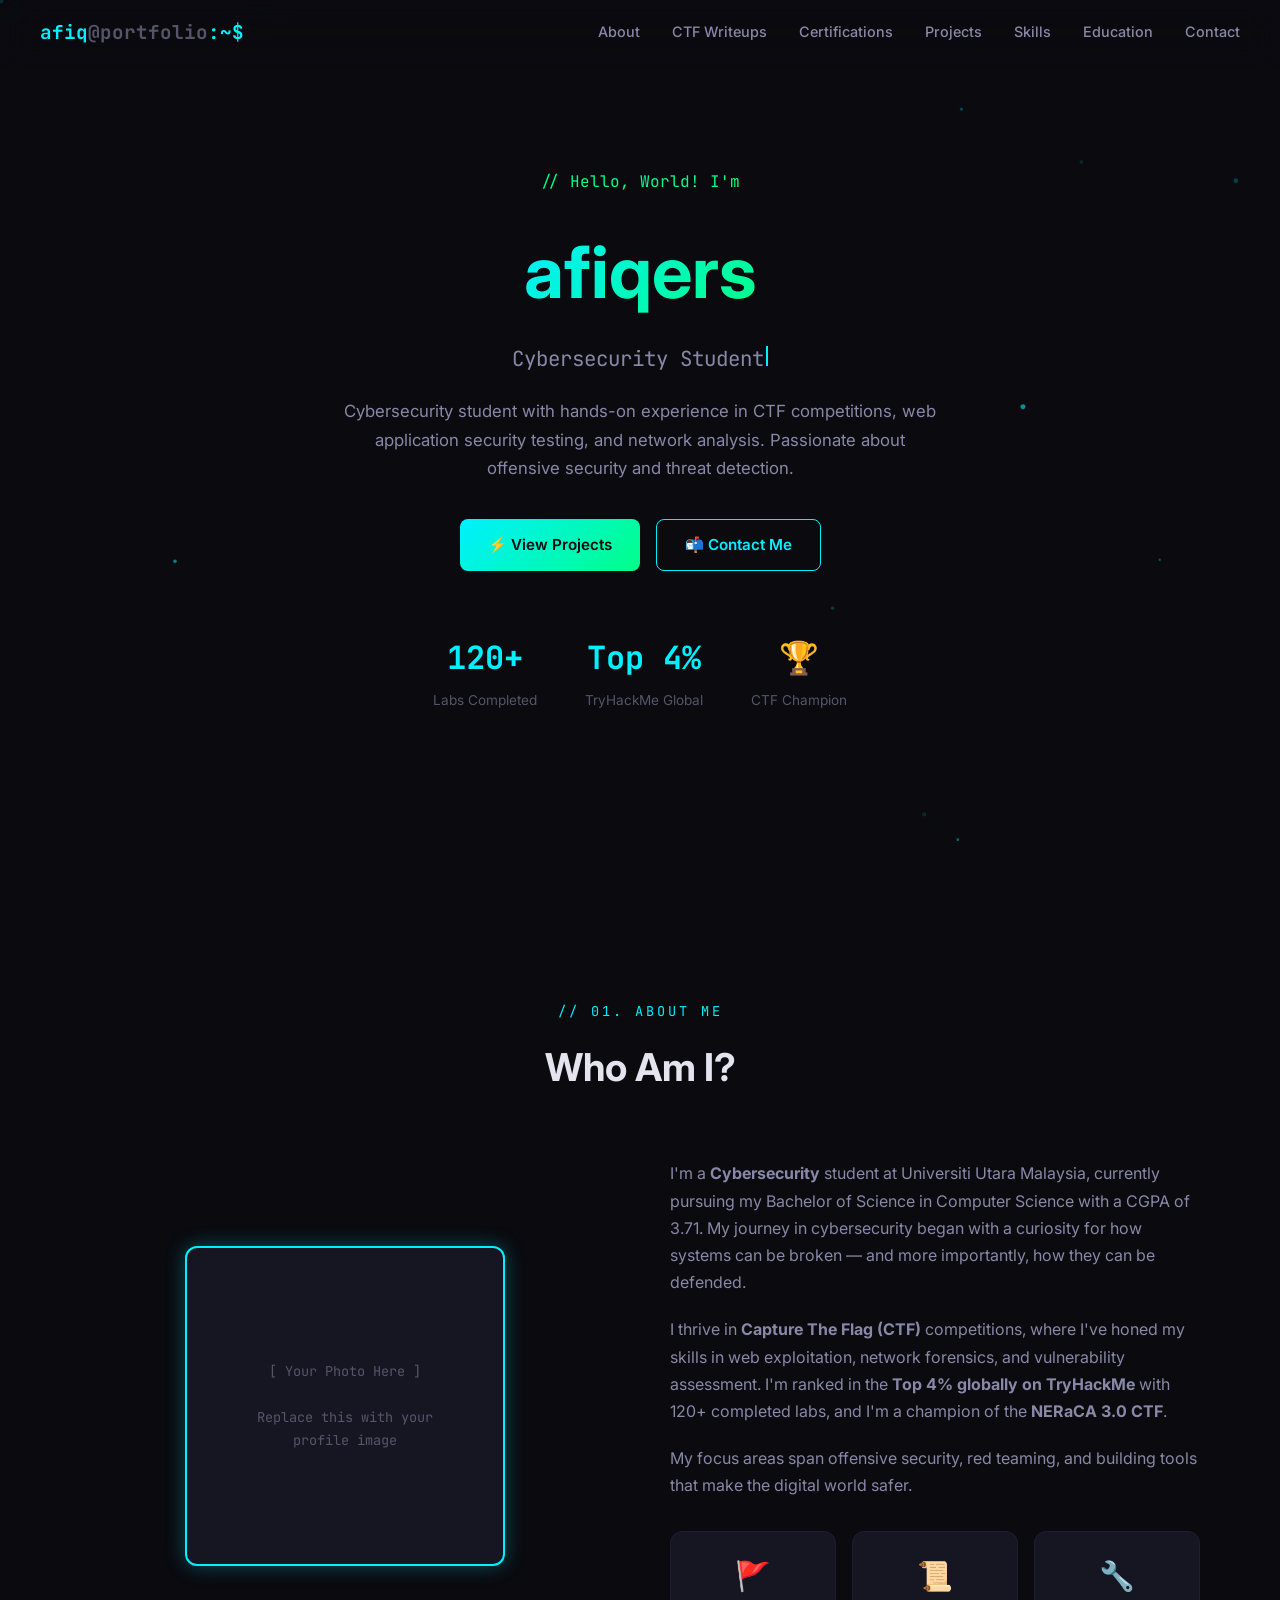
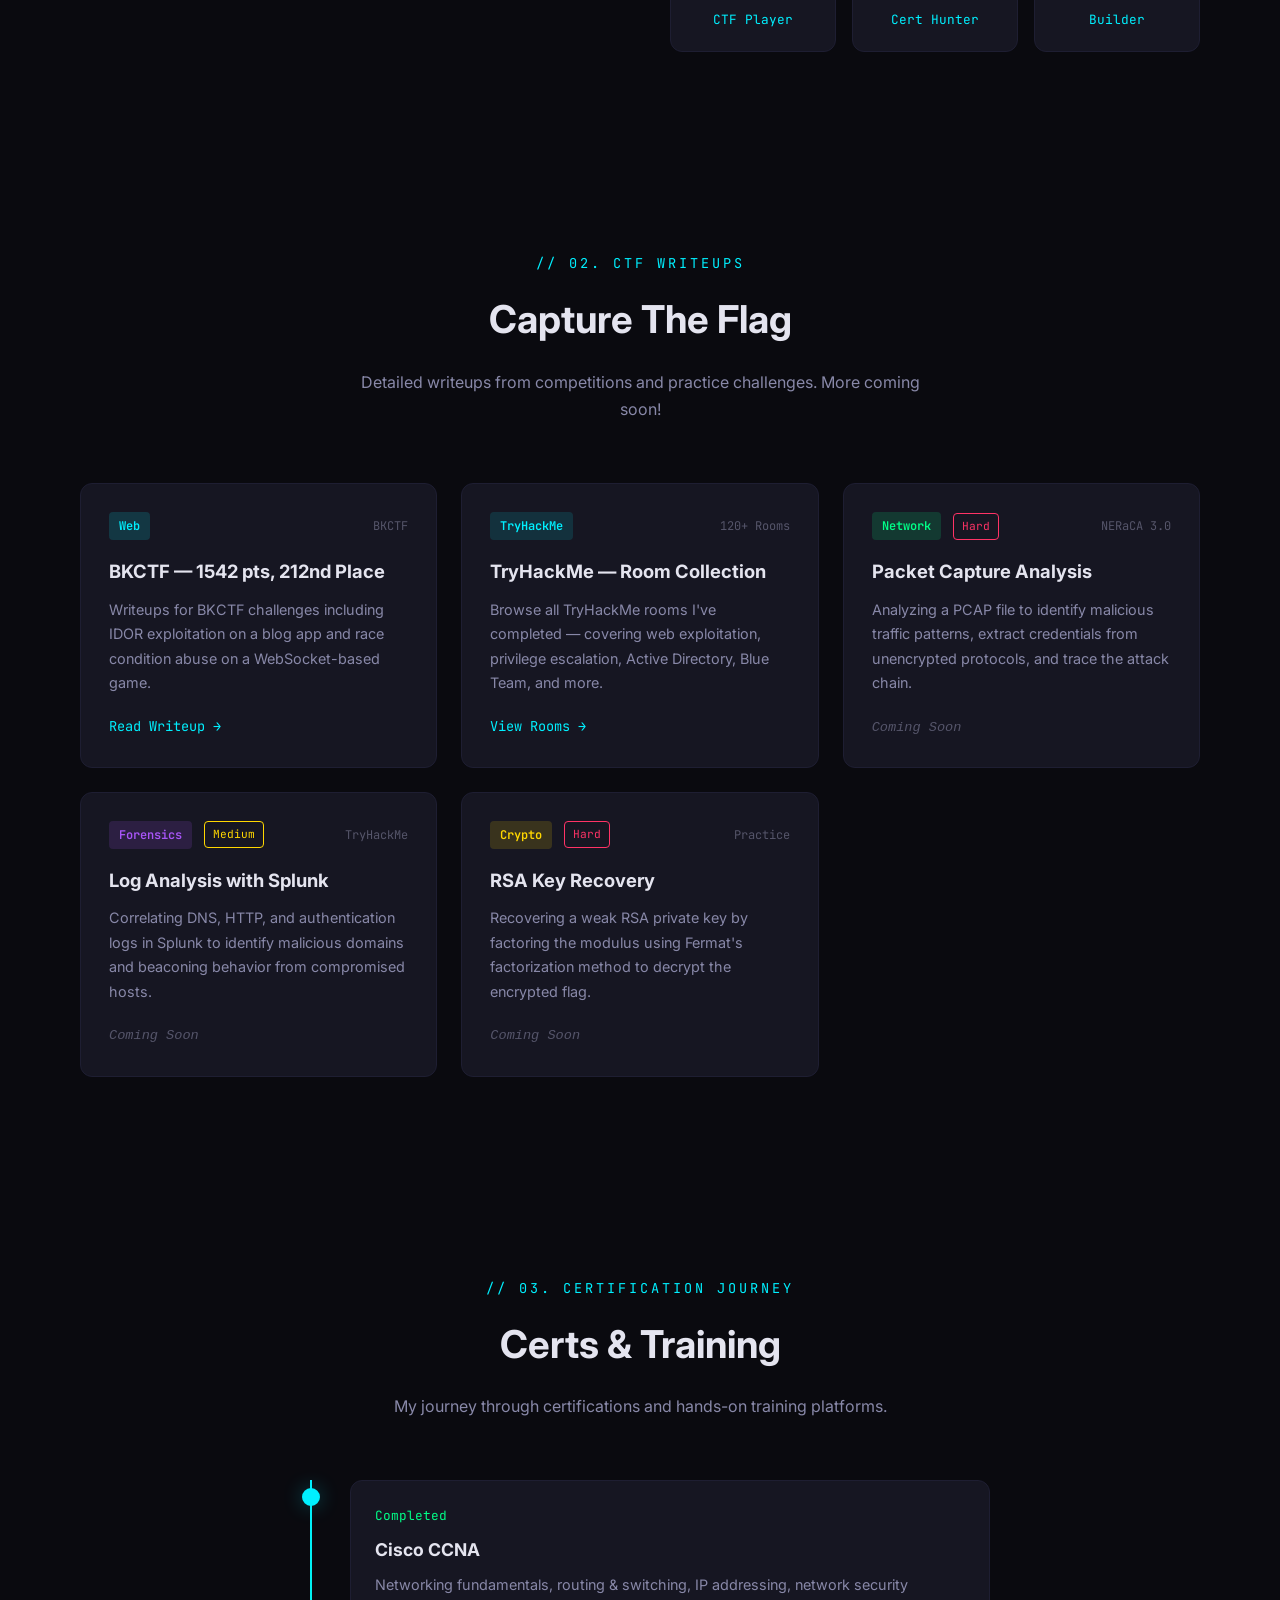
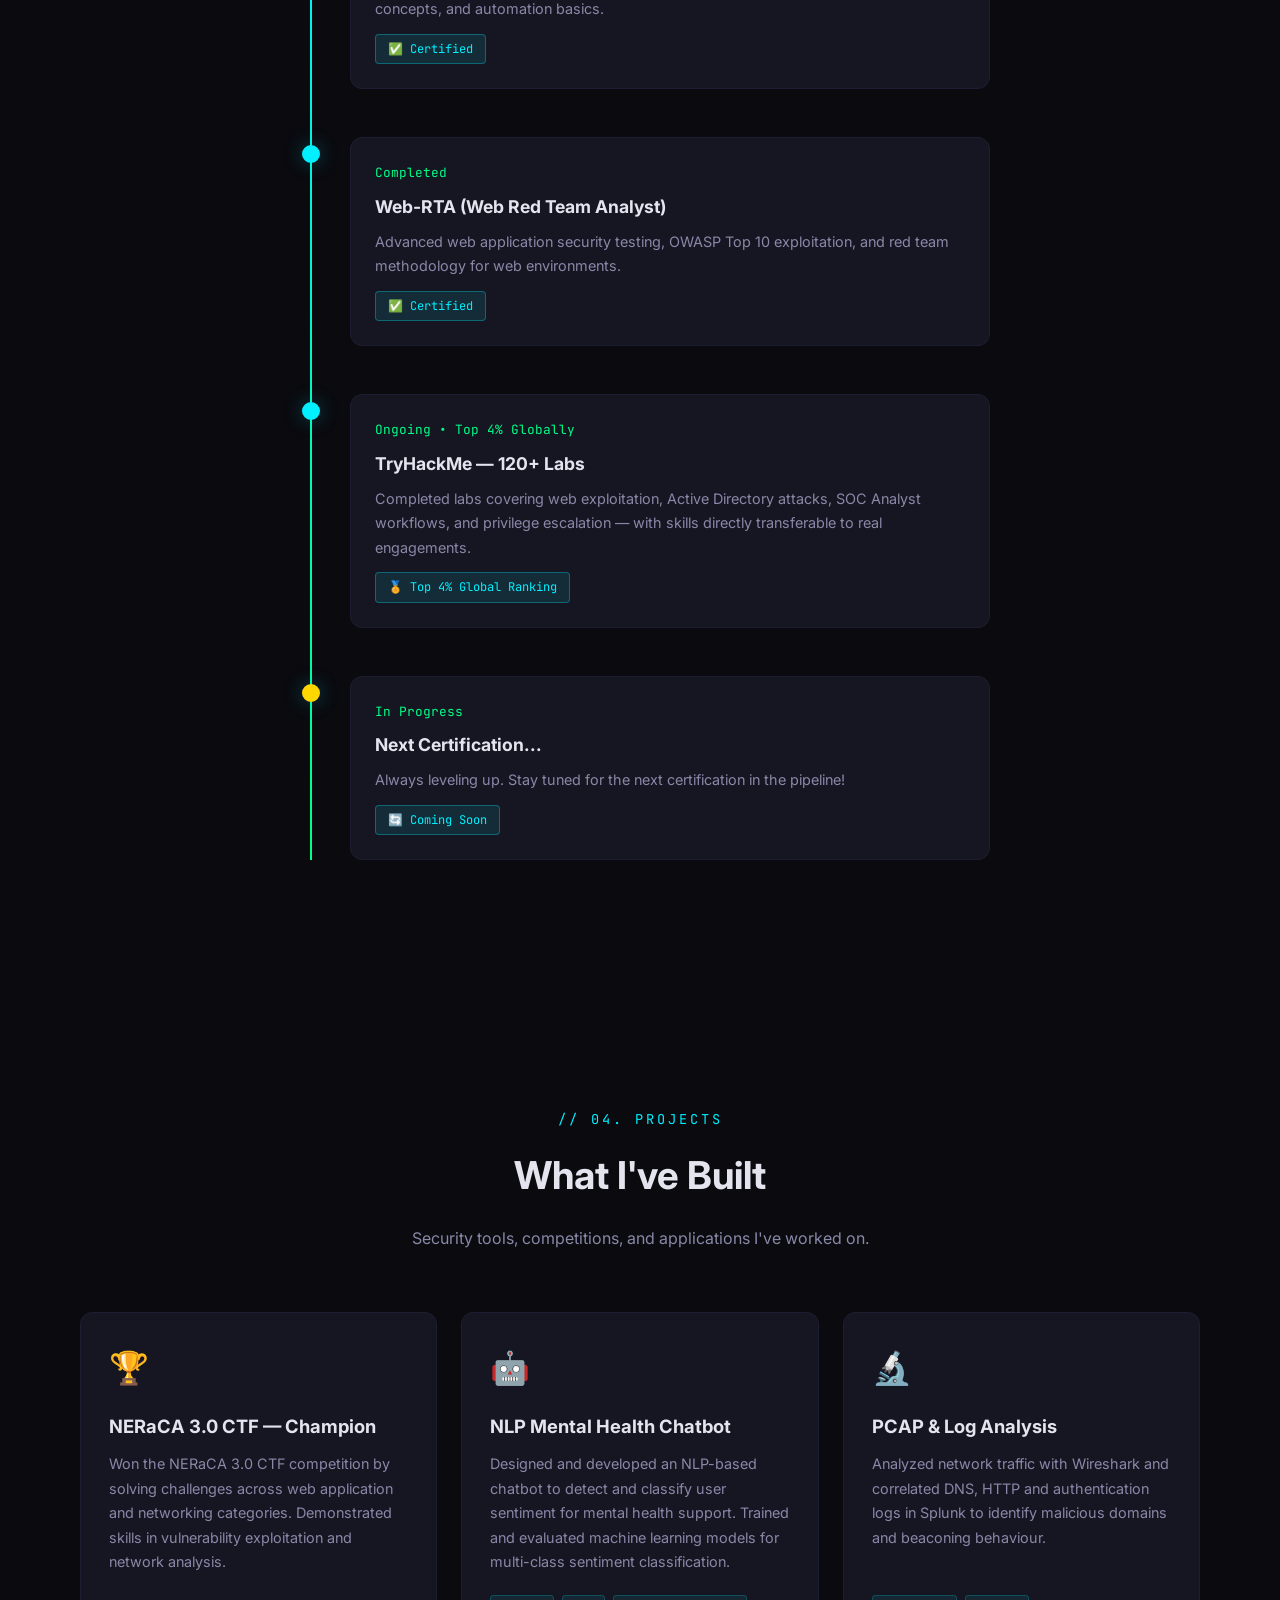
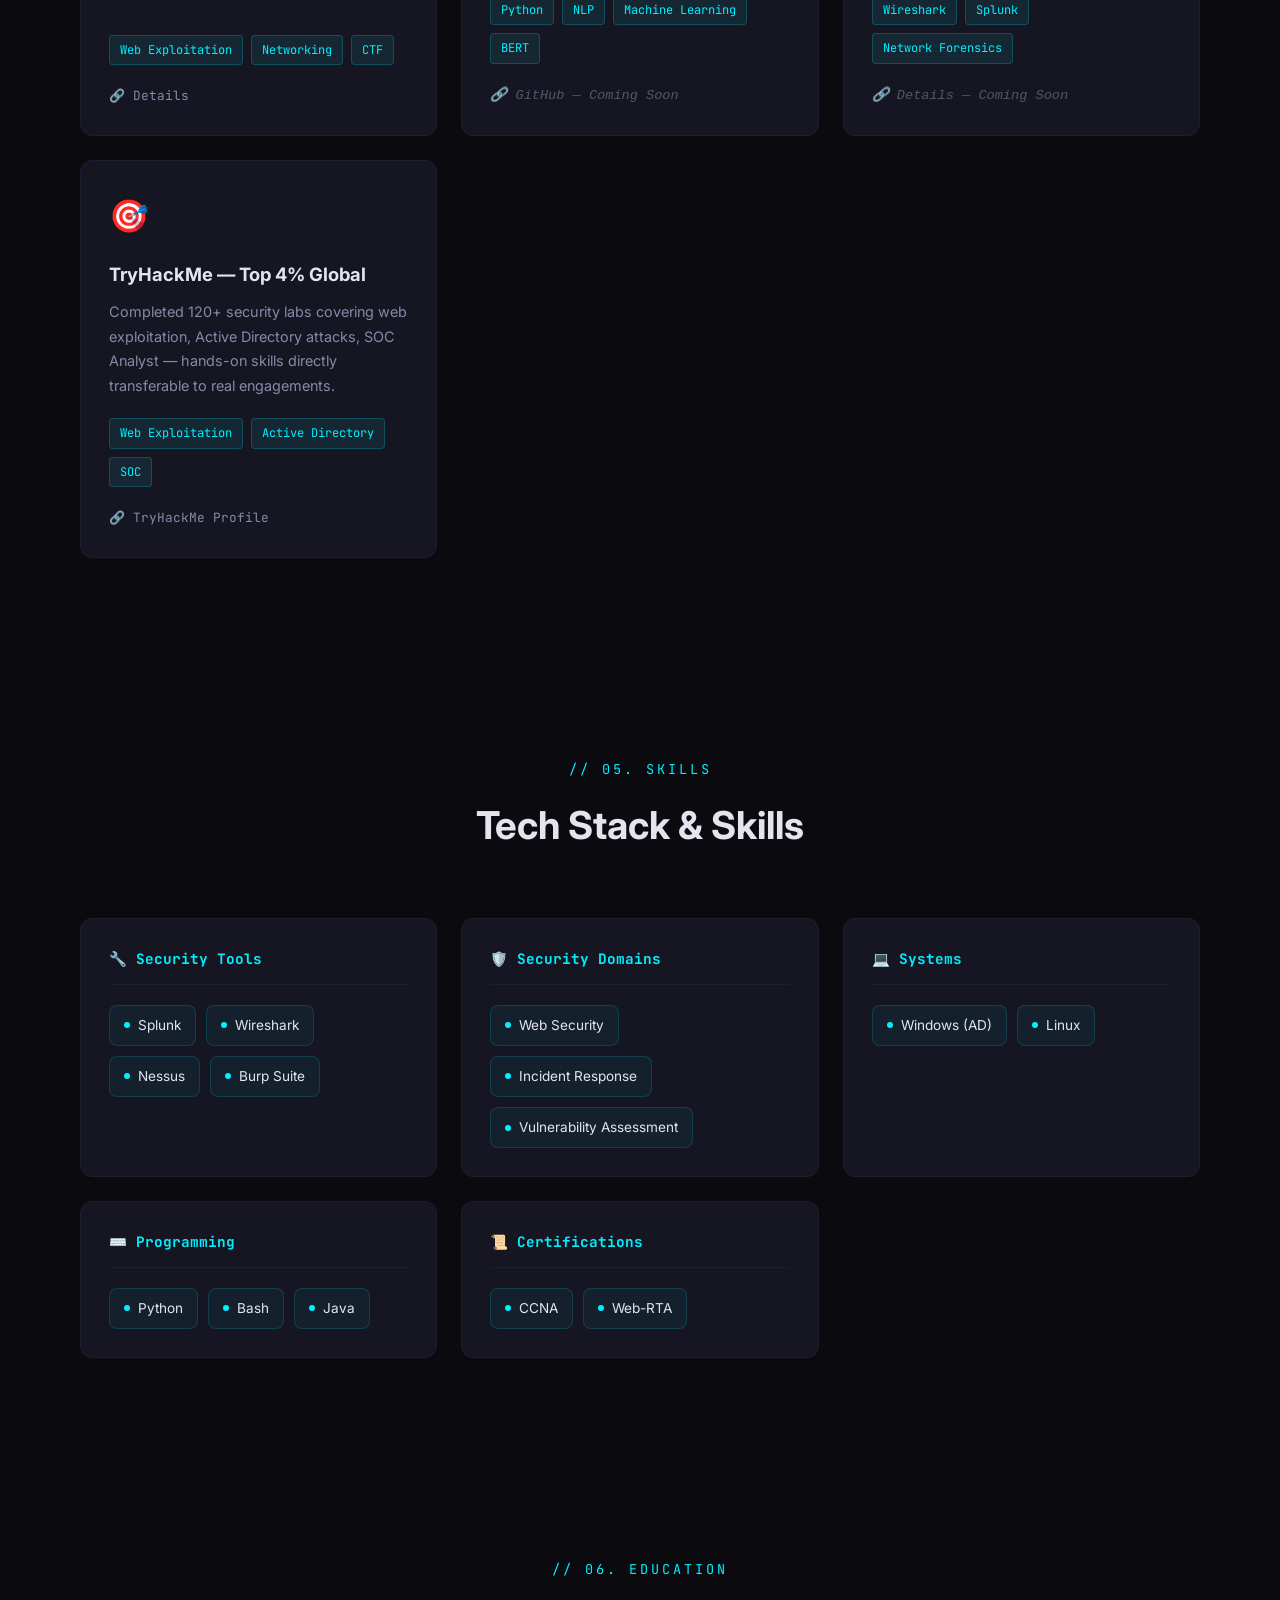
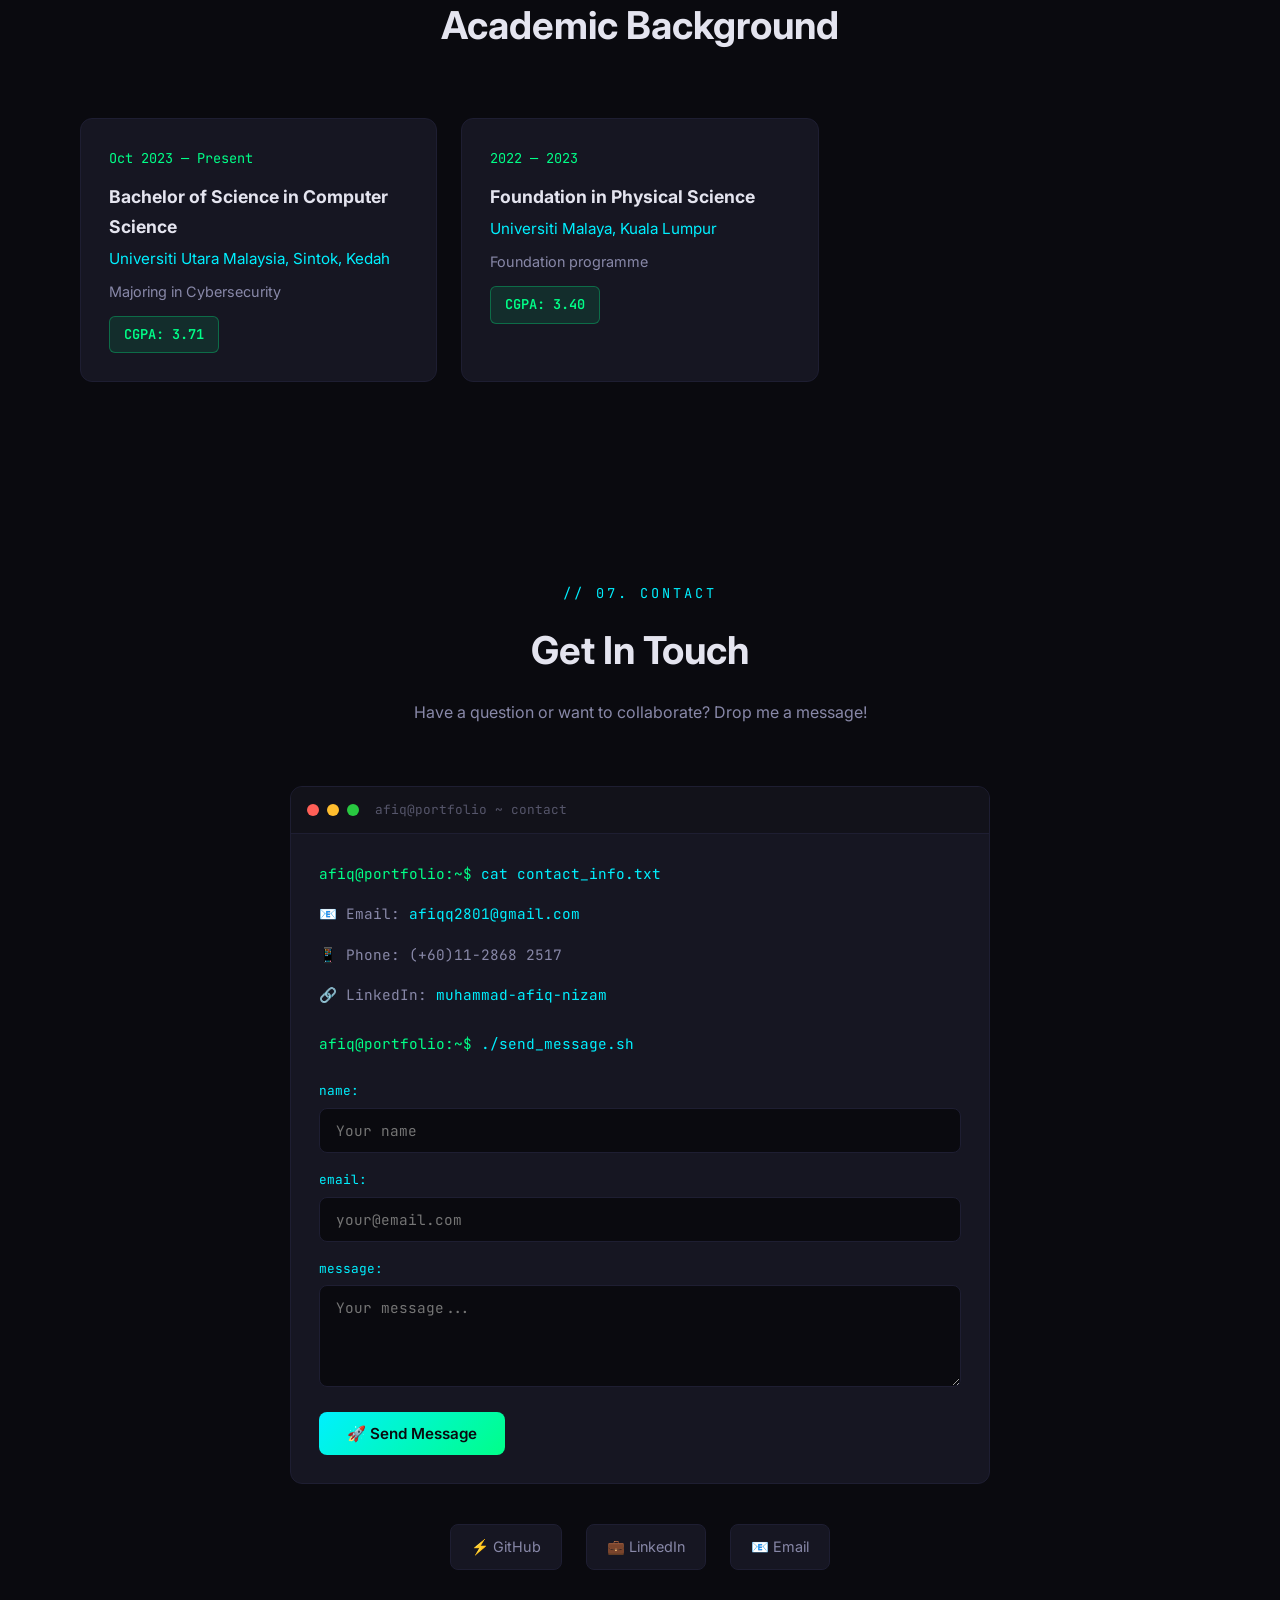
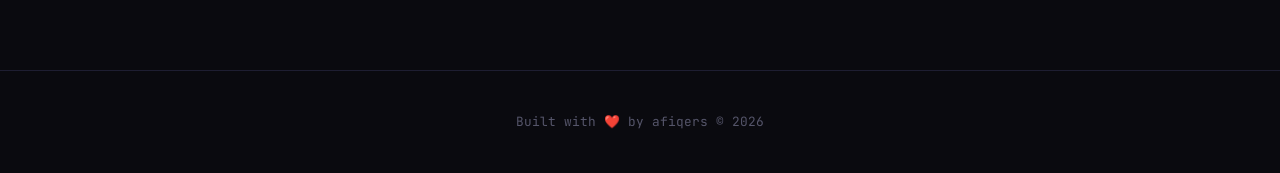
==== commit 804afcaa: "Replace dead placeholder links with Coming Soon labels Co-Authored-By: Claude Sonnet 4.6 <noreply@an" ====
--- a/index.html
+++ b/index.html
@@ -158,7 +158,7 @@
         <h3>Packet Capture Analysis</h3>
         <p>Analyzing a PCAP file to identify malicious traffic patterns, extract credentials from unencrypted protocols,
           and trace the attack chain.</p>
-        <a href="#" class="writeup-link">Read Writeup →</a>
+        <span class="writeup-link coming-soon">Coming Soon</span>
       </div>
 
       <div class="writeup-card reveal">
@@ -171,7 +171,7 @@
         <h3>Log Analysis with Splunk</h3>
         <p>Correlating DNS, HTTP, and authentication logs in Splunk to identify malicious domains and beaconing behavior
           from compromised hosts.</p>
-        <a href="#" class="writeup-link">Read Writeup →</a>
+        <span class="writeup-link coming-soon">Coming Soon</span>
       </div>
 
       <div class="writeup-card reveal">
@@ -184,7 +184,7 @@
         <h3>RSA Key Recovery</h3>
         <p>Recovering a weak RSA private key by factoring the modulus using Fermat's factorization method to decrypt the
           encrypted flag.</p>
-        <a href="#" class="writeup-link">Read Writeup →</a>
+        <span class="writeup-link coming-soon">Coming Soon</span>
       </div>
 
     </div>
@@ -282,8 +282,7 @@
           <span>BERT</span>
         </div>
         <div class="project-links">
-          <a href="#">🔗 GitHub</a>
-          <a href="#">🌐 Demo</a>
+          <span class="coming-soon-link">🔗 GitHub — Coming Soon</span>
         </div>
       </div>
 
@@ -298,7 +297,7 @@
           <span>Network Forensics</span>
         </div>
         <div class="project-links">
-          <a href="#">🔗 Details</a>
+          <span class="coming-soon-link">🔗 Details — Coming Soon</span>
         </div>
       </div>
 
--- a/style.css
+++ b/style.css
@@ -215,6 +215,12 @@
   display: inline-flex; align-items: center; gap: 6px; transition: var(--transition);
 }
 .writeup-link:hover { gap: 10px; }
+.writeup-link.coming-soon,
+.coming-soon-link {
+  font-family: var(--font-mono); font-size: 0.85rem; color: var(--text-muted);
+  display: inline-flex; align-items: center; gap: 6px; cursor: default;
+  font-style: italic;
+}
 
 /* ========== CERTS TIMELINE ========== */
 .timeline { position: relative; max-width: 700px; margin: 0 auto; }
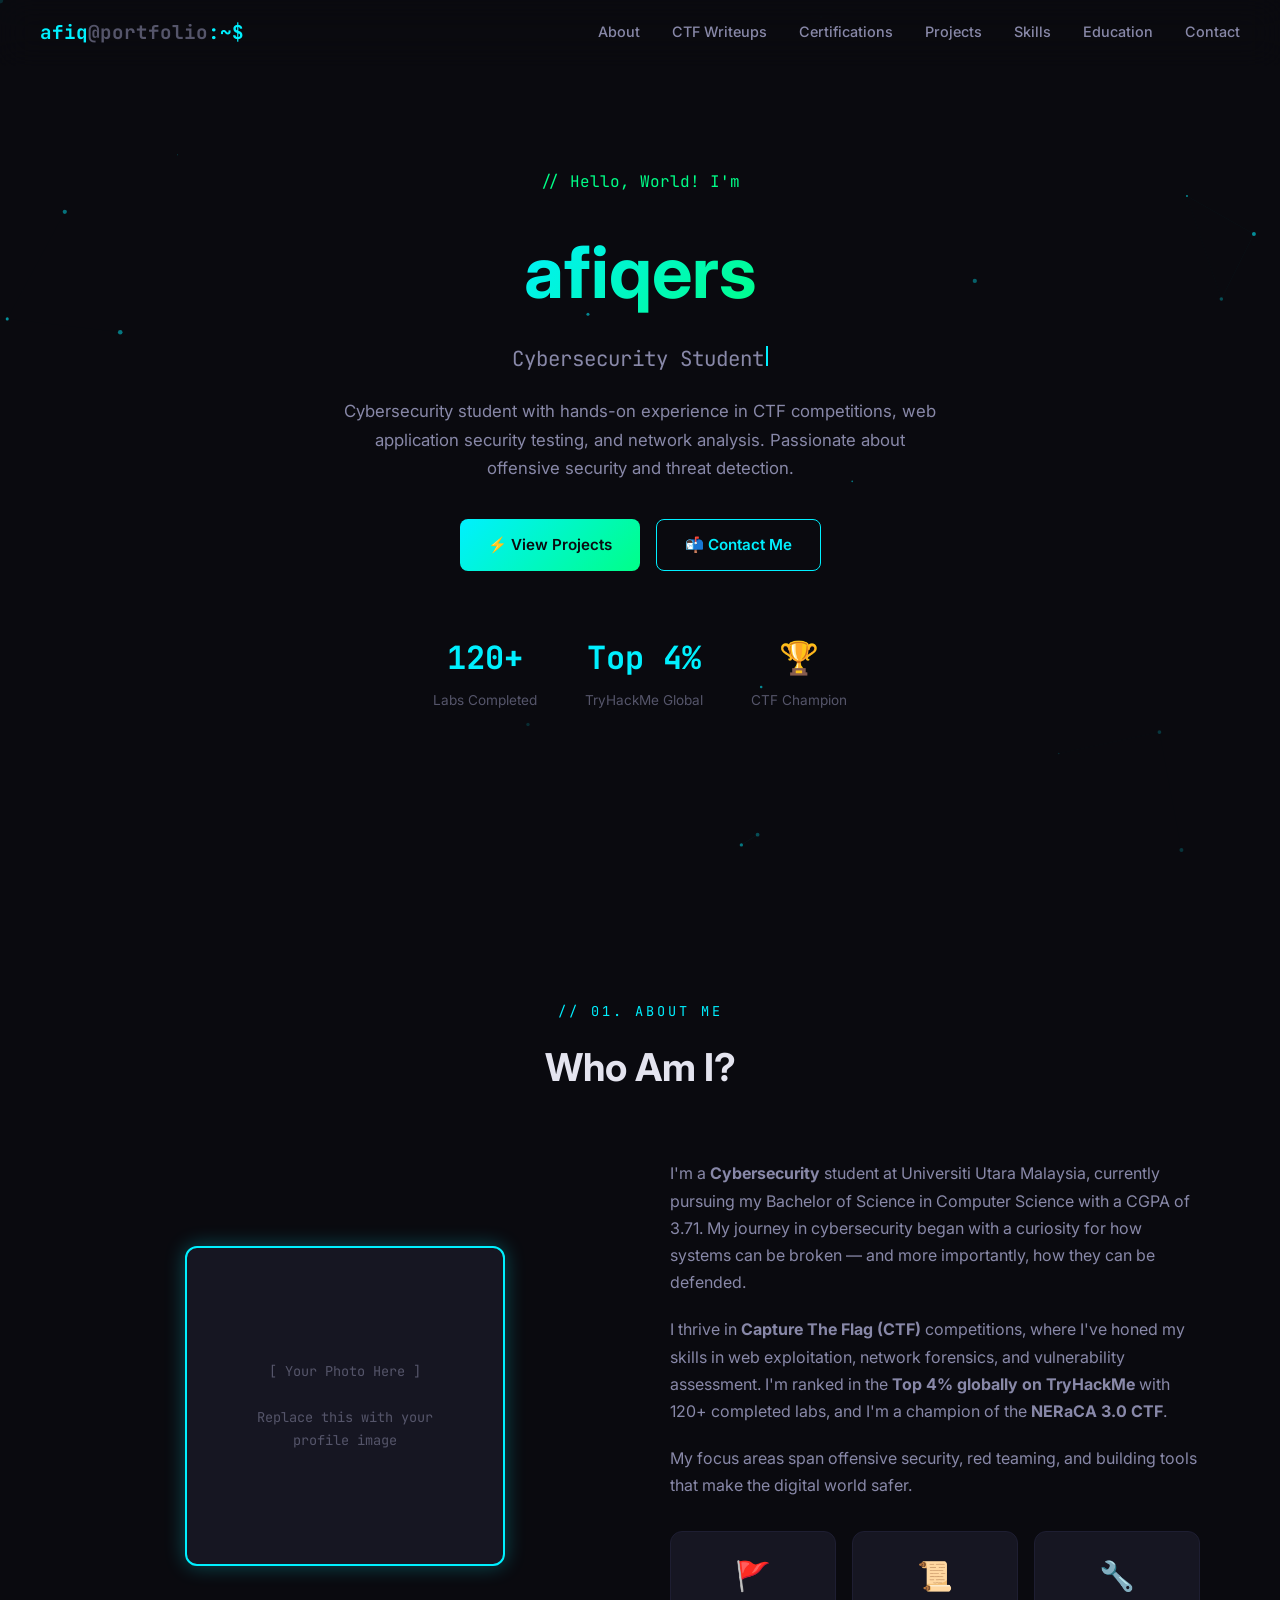
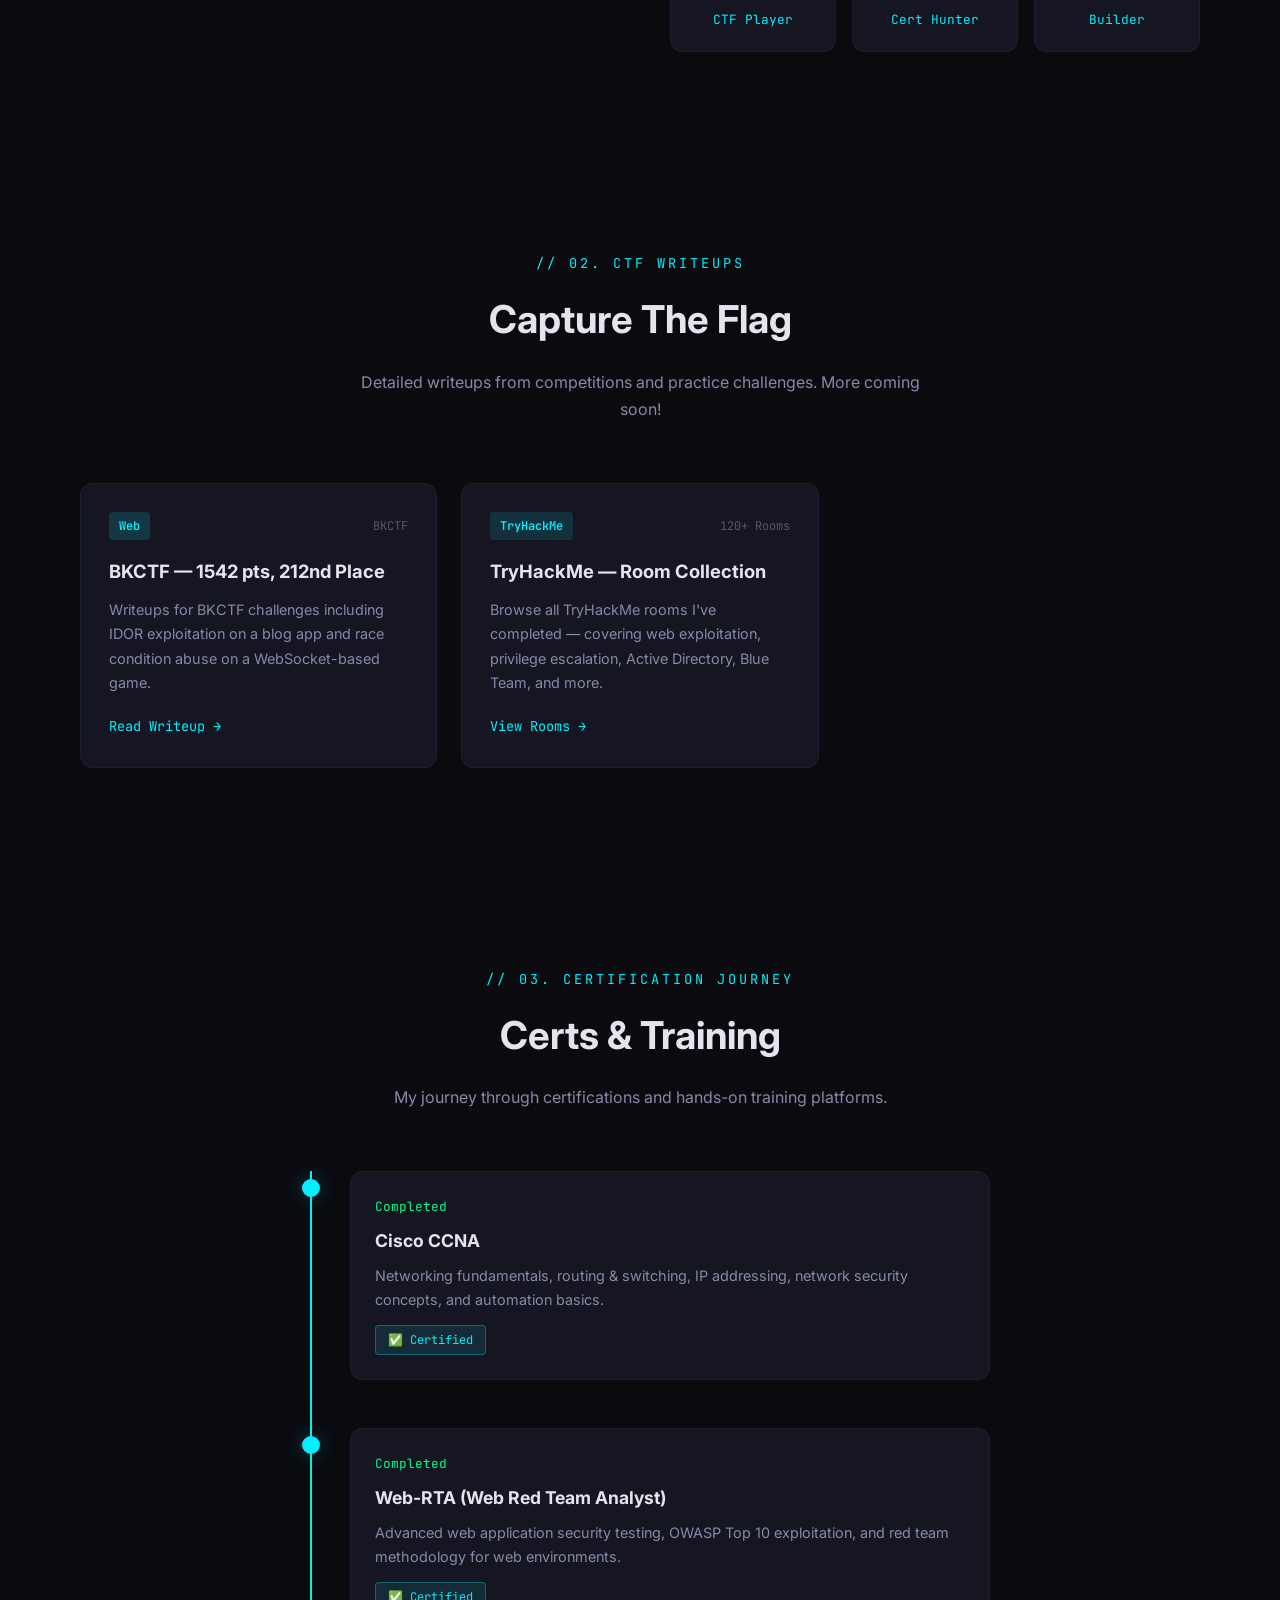
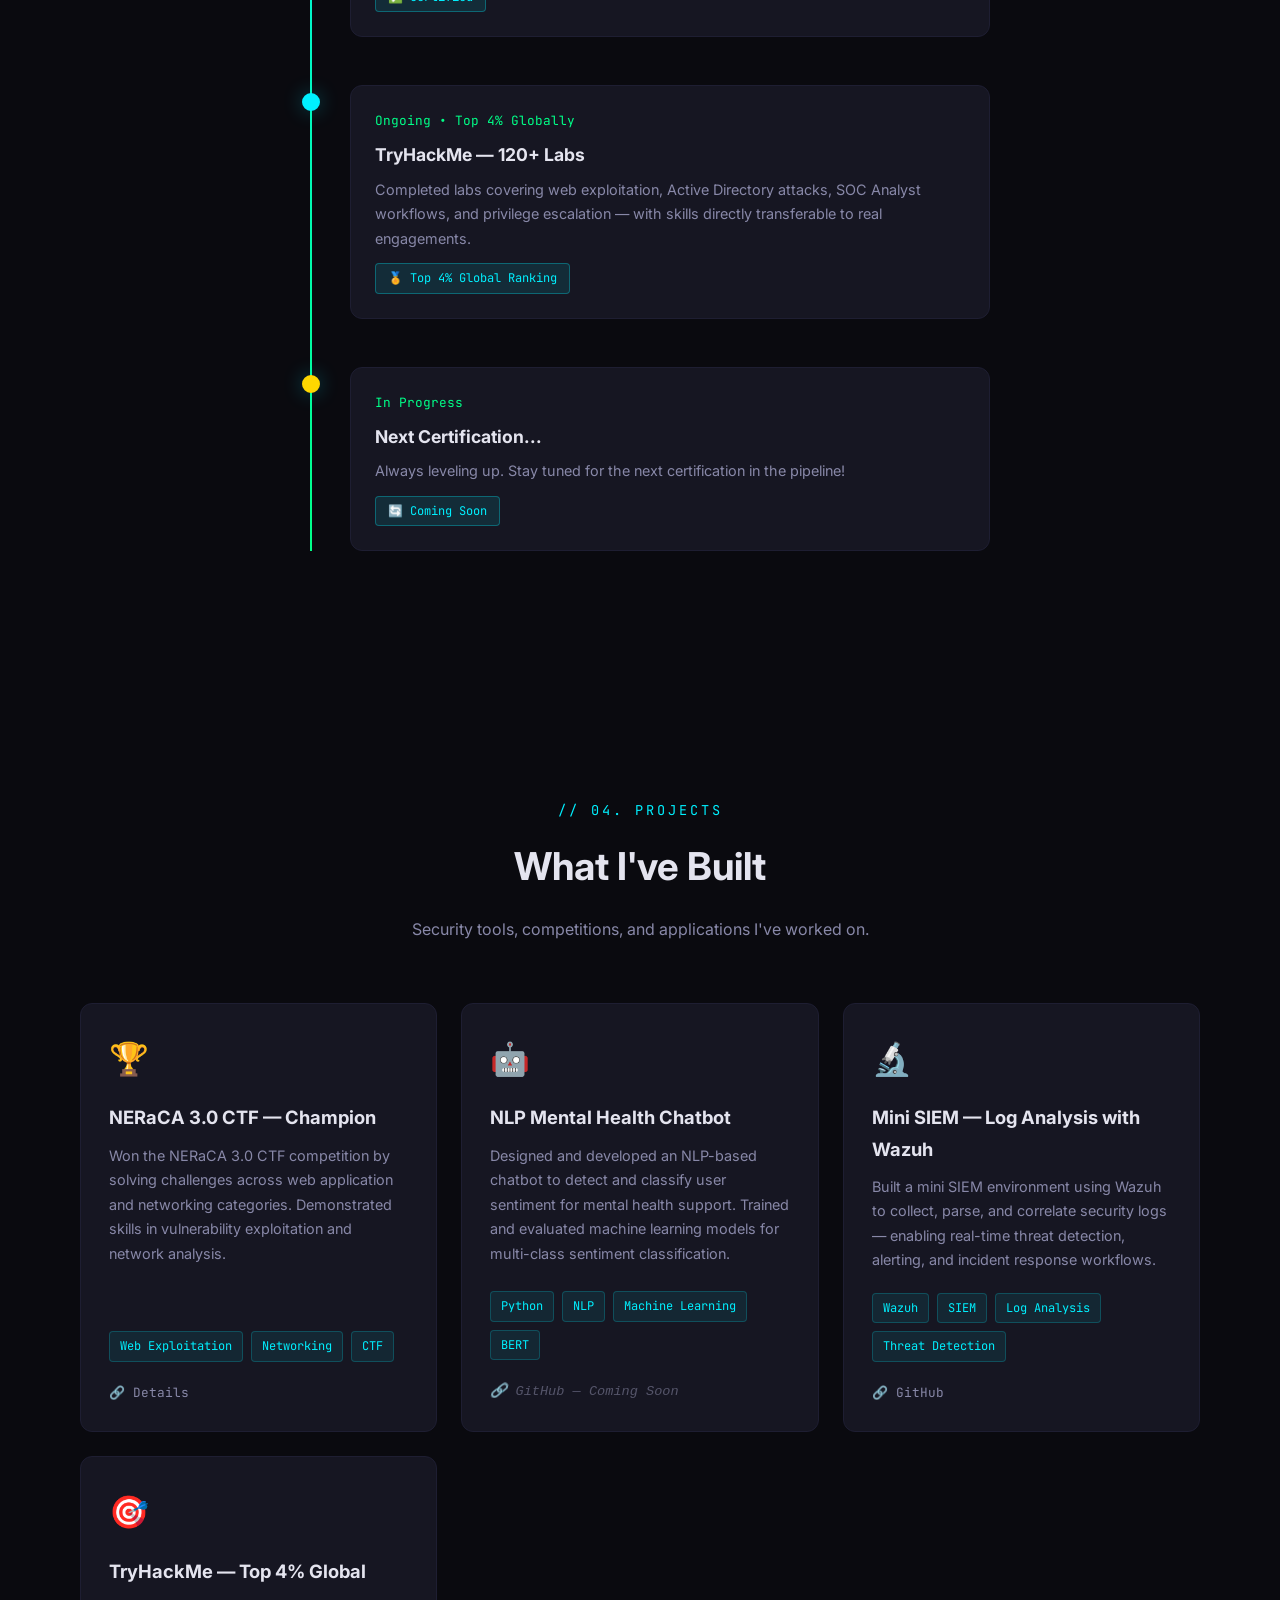
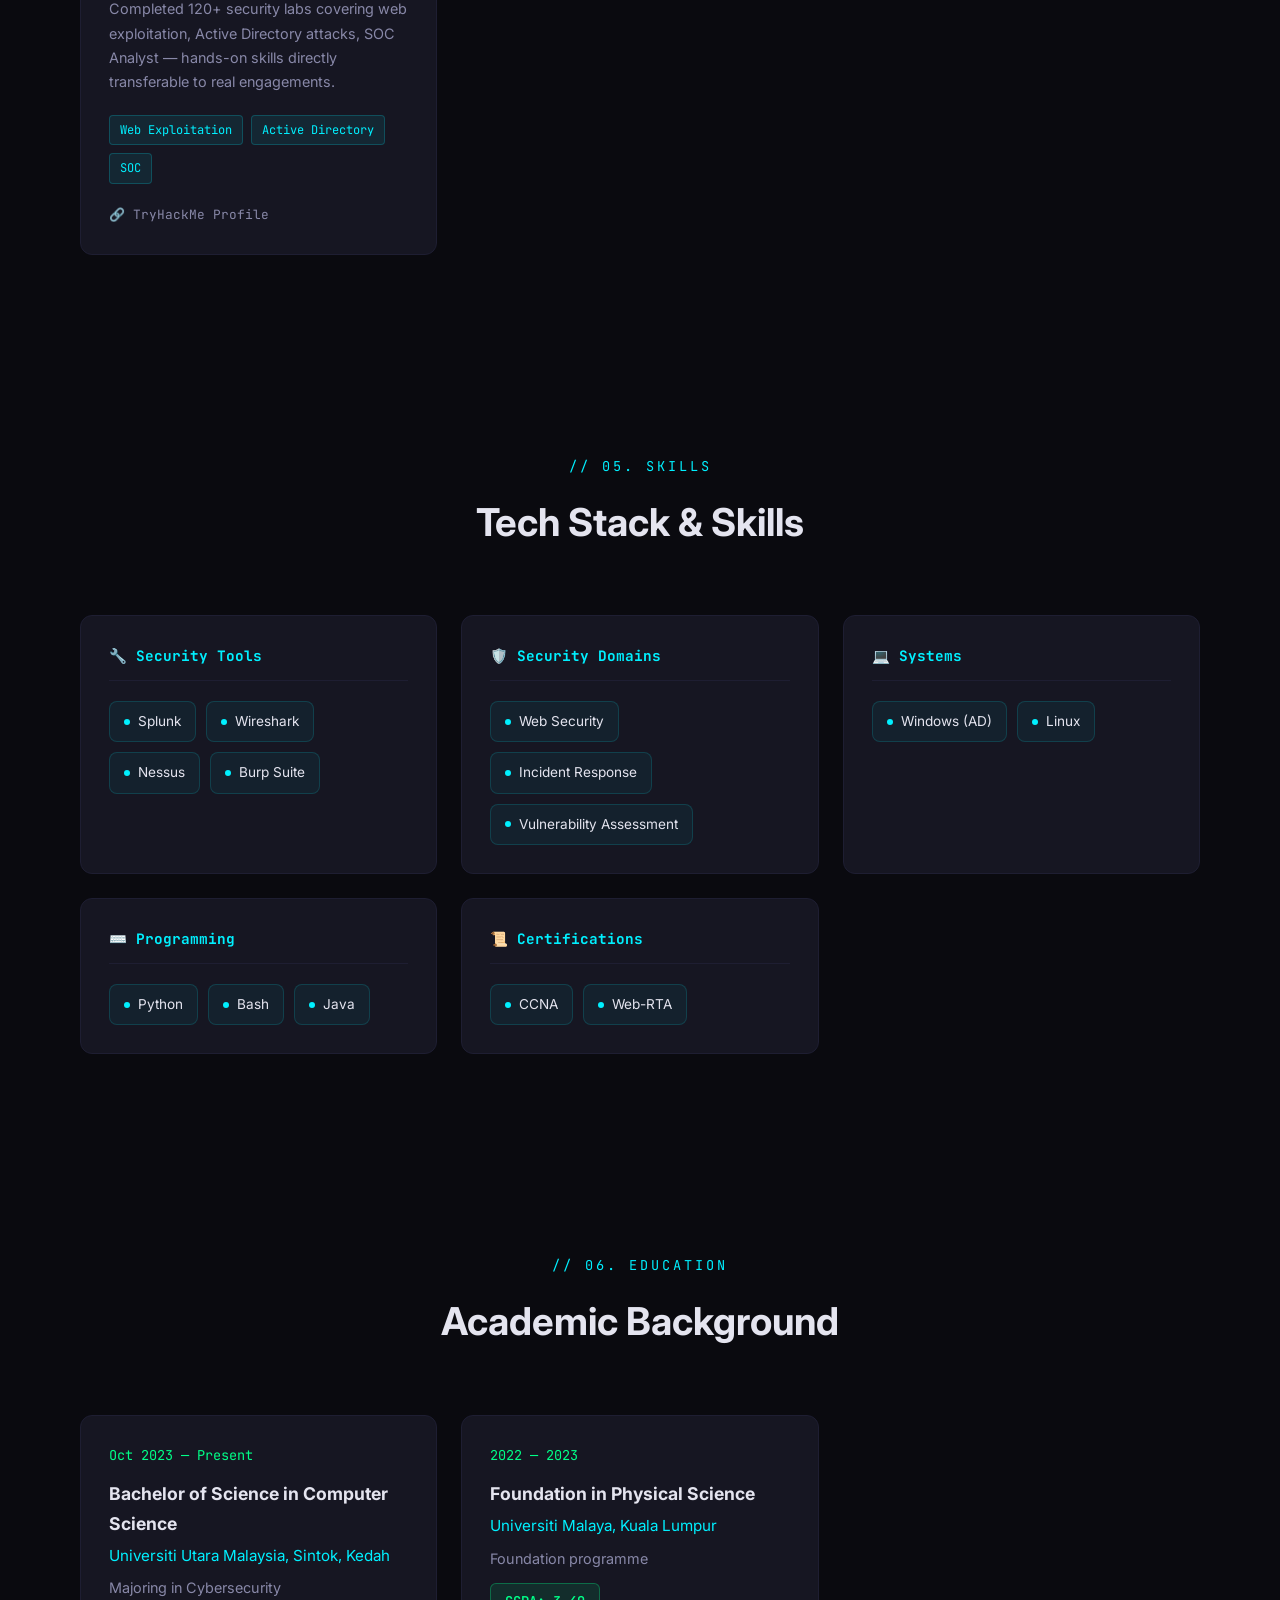
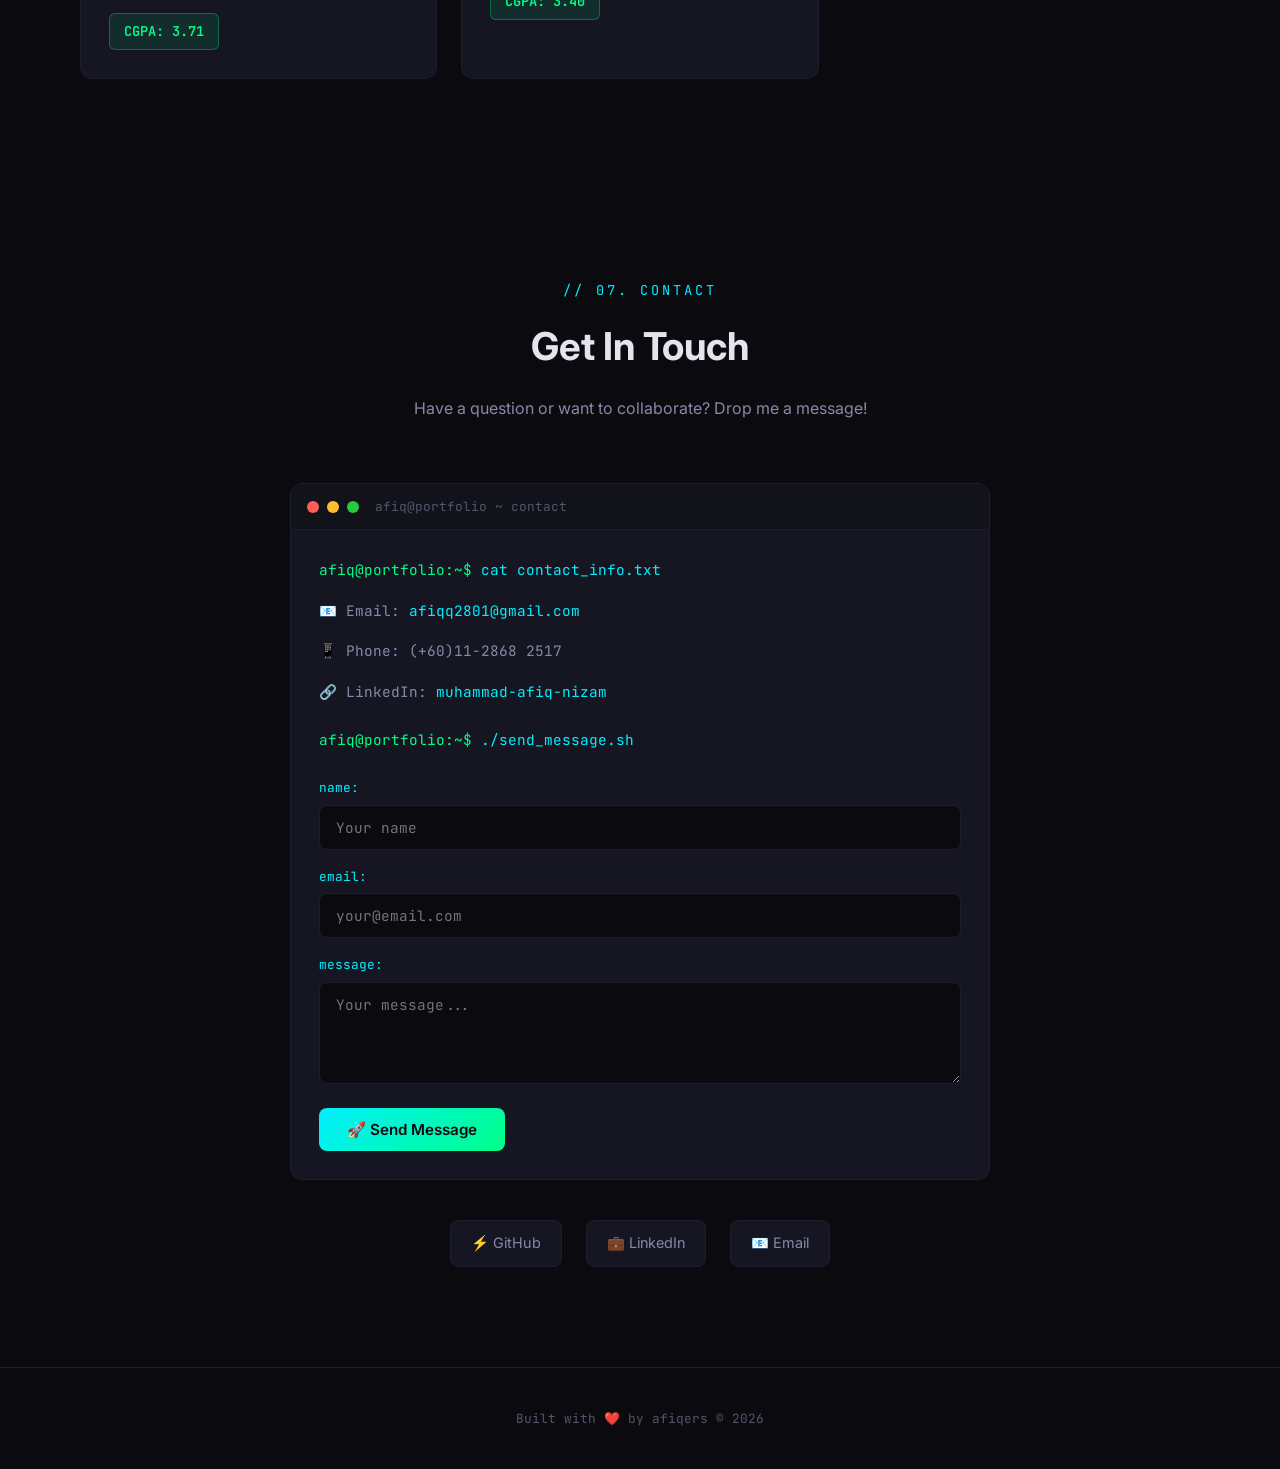
==== commit b109a6f4: "Remove placeholder writeup cards and update SIEM project Co-Authored-By: Claude Sonnet 4.6 <noreply@" ====
--- a/index.html
+++ b/index.html
@@ -147,45 +147,6 @@
         <a href="writeups/thm/" class="writeup-link">View Rooms →</a>
       </div>
 
-      <div class="writeup-card reveal">
-        <div class="writeup-meta">
-          <span class="writeup-tag tag-network">Network</span>
-          <span class="writeup-difficulty diff-hard">Hard</span>
-          <span
-            style="margin-left:auto; font-family:var(--font-mono); font-size:0.75rem; color:var(--text-muted);">NERaCA
-            3.0</span>
-        </div>
-        <h3>Packet Capture Analysis</h3>
-        <p>Analyzing a PCAP file to identify malicious traffic patterns, extract credentials from unencrypted protocols,
-          and trace the attack chain.</p>
-        <span class="writeup-link coming-soon">Coming Soon</span>
-      </div>
-
-      <div class="writeup-card reveal">
-        <div class="writeup-meta">
-          <span class="writeup-tag tag-forensics">Forensics</span>
-          <span class="writeup-difficulty diff-medium">Medium</span>
-          <span
-            style="margin-left:auto; font-family:var(--font-mono); font-size:0.75rem; color:var(--text-muted);">TryHackMe</span>
-        </div>
-        <h3>Log Analysis with Splunk</h3>
-        <p>Correlating DNS, HTTP, and authentication logs in Splunk to identify malicious domains and beaconing behavior
-          from compromised hosts.</p>
-        <span class="writeup-link coming-soon">Coming Soon</span>
-      </div>
-
-      <div class="writeup-card reveal">
-        <div class="writeup-meta">
-          <span class="writeup-tag tag-crypto">Crypto</span>
-          <span class="writeup-difficulty diff-hard">Hard</span>
-          <span
-            style="margin-left:auto; font-family:var(--font-mono); font-size:0.75rem; color:var(--text-muted);">Practice</span>
-        </div>
-        <h3>RSA Key Recovery</h3>
-        <p>Recovering a weak RSA private key by factoring the modulus using Fermat's factorization method to decrypt the
-          encrypted flag.</p>
-        <span class="writeup-link coming-soon">Coming Soon</span>
-      </div>
 
     </div>
   </section>
@@ -288,16 +249,17 @@
 
       <div class="project-card reveal">
         <div class="project-icon">🔬</div>
-        <h3>PCAP & Log Analysis</h3>
-        <p>Analyzed network traffic with Wireshark and correlated DNS, HTTP and authentication logs in Splunk to
-          identify malicious domains and beaconing behaviour.</p>
+        <h3>Mini SIEM — Log Analysis with Wazuh</h3>
+        <p>Built a mini SIEM environment using Wazuh to collect, parse, and correlate security logs — enabling real-time
+          threat detection, alerting, and incident response workflows.</p>
         <div class="project-tags">
-          <span>Wireshark</span>
-          <span>Splunk</span>
-          <span>Network Forensics</span>
+          <span>Wazuh</span>
+          <span>SIEM</span>
+          <span>Log Analysis</span>
+          <span>Threat Detection</span>
         </div>
         <div class="project-links">
-          <span class="coming-soon-link">🔗 Details — Coming Soon</span>
+          <a href="https://github.com/Afiqers/LogAnalysis-Wazuh" target="_blank">🔗 GitHub</a>
         </div>
       </div>
 
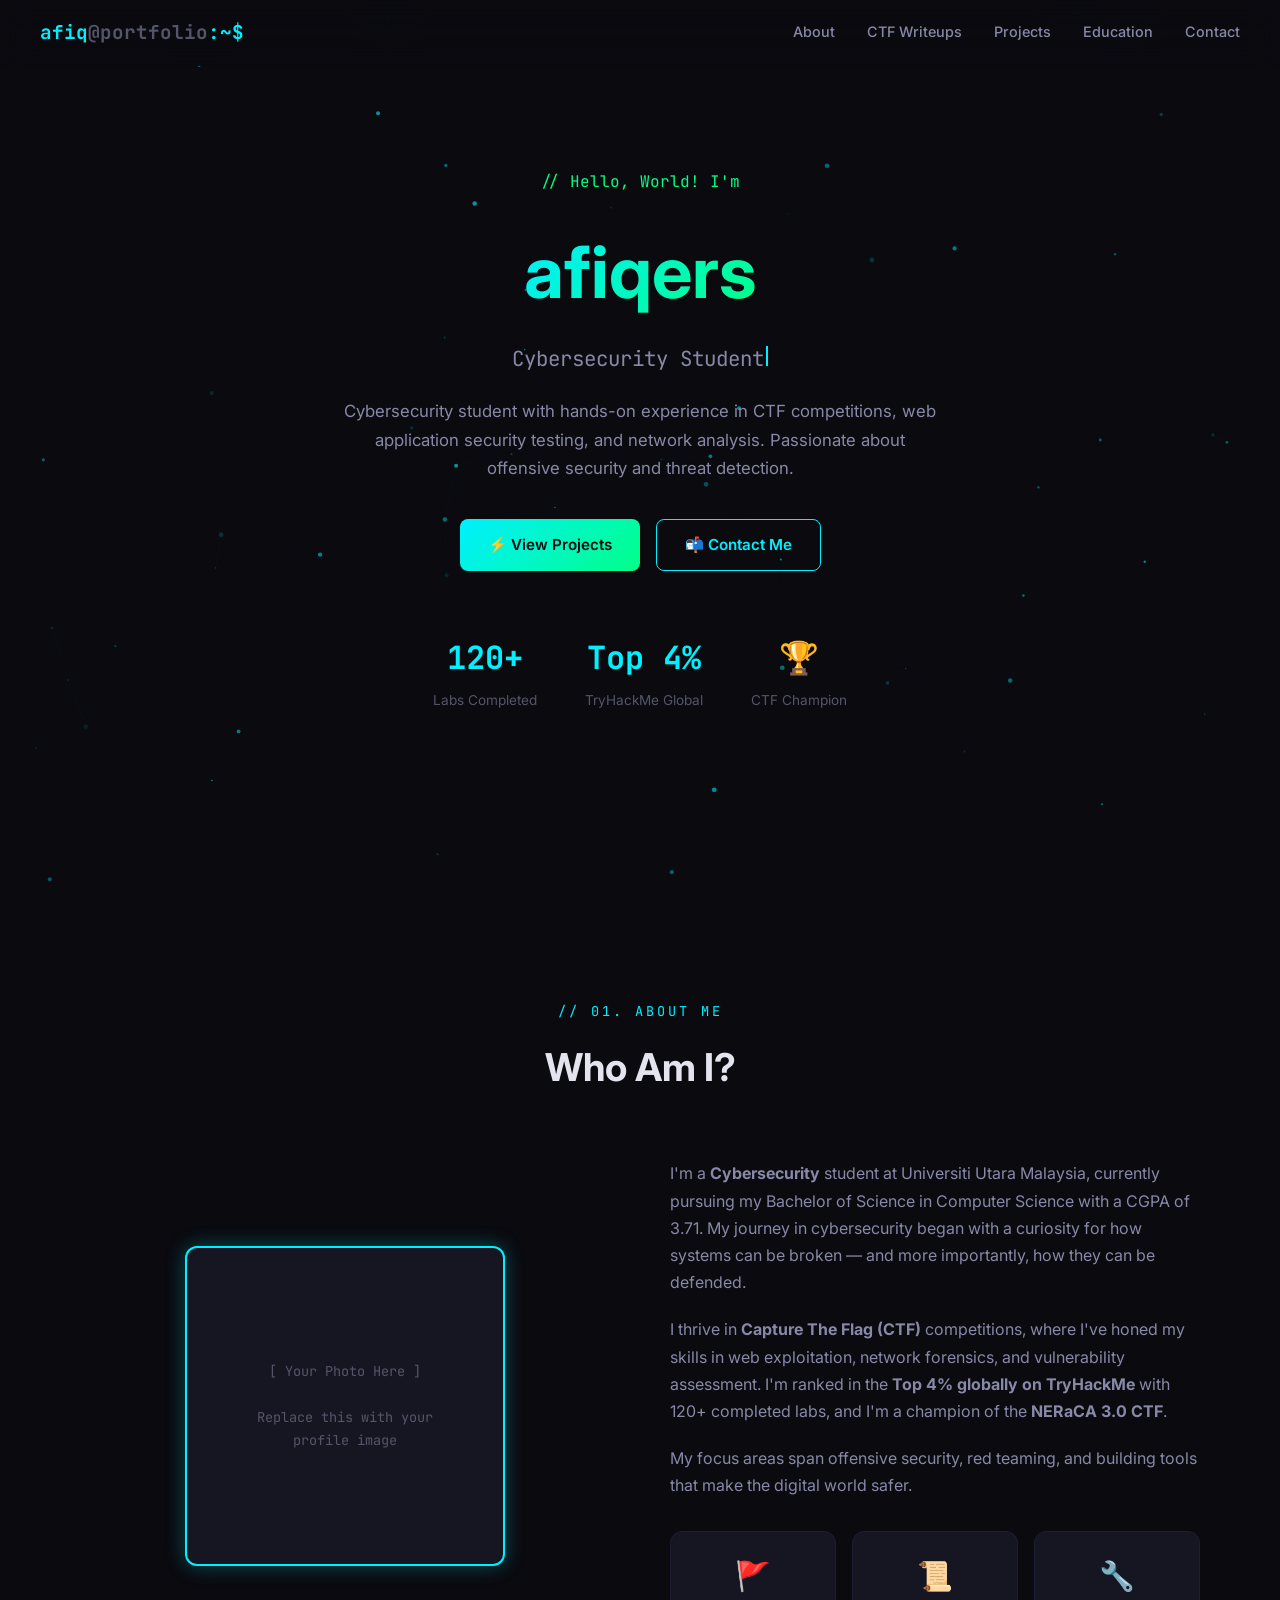
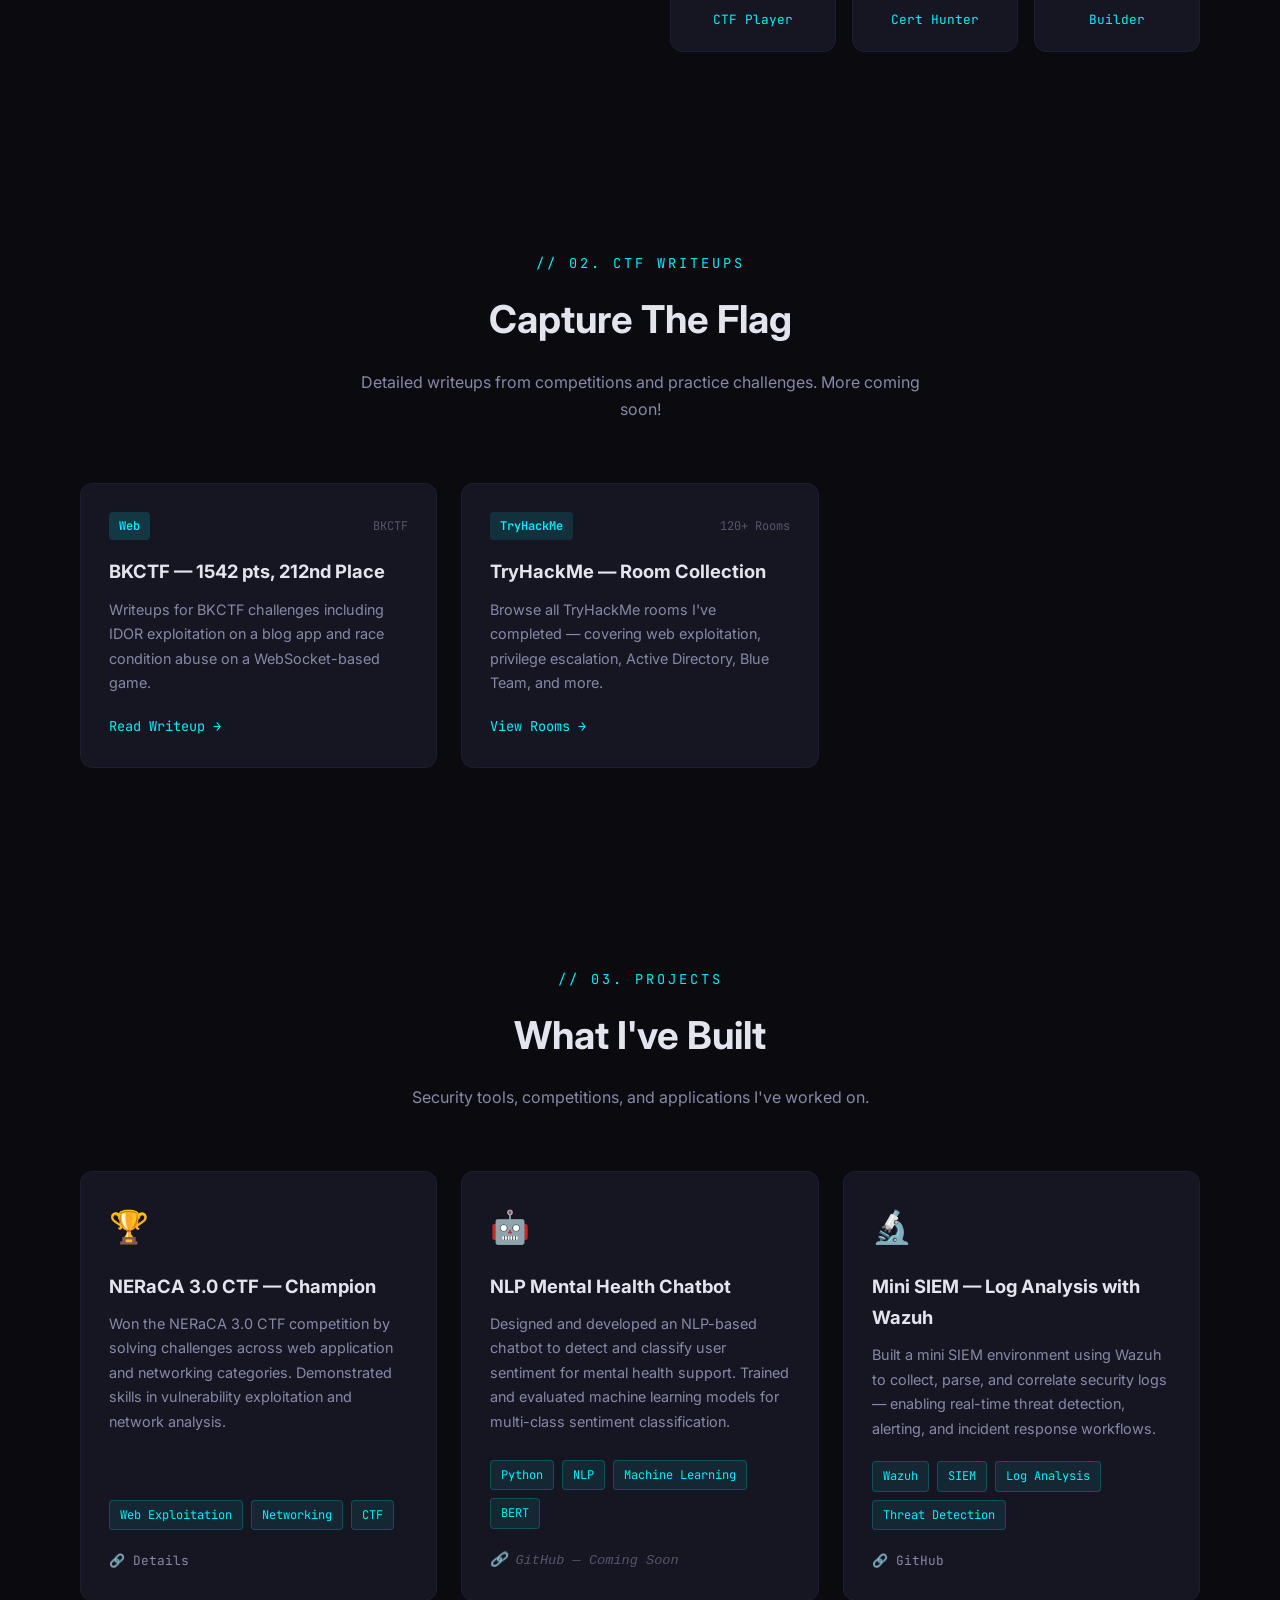
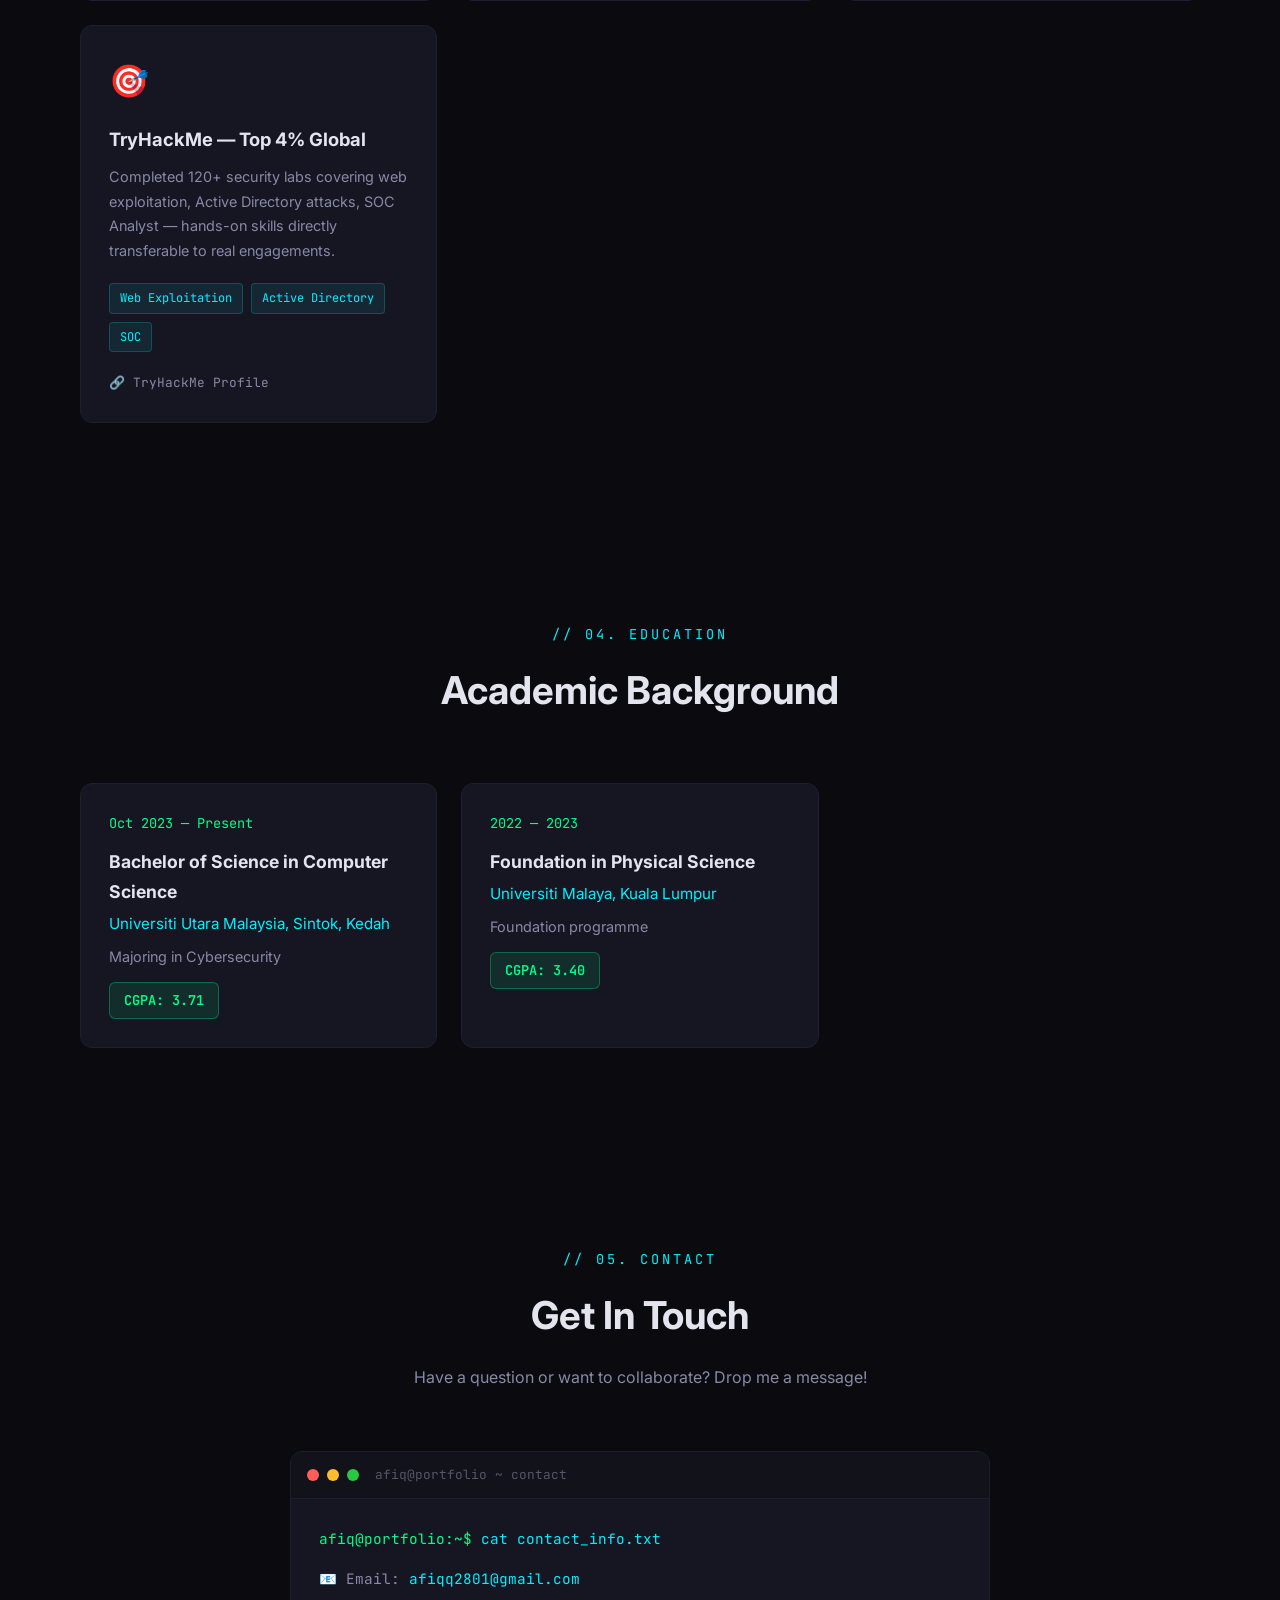
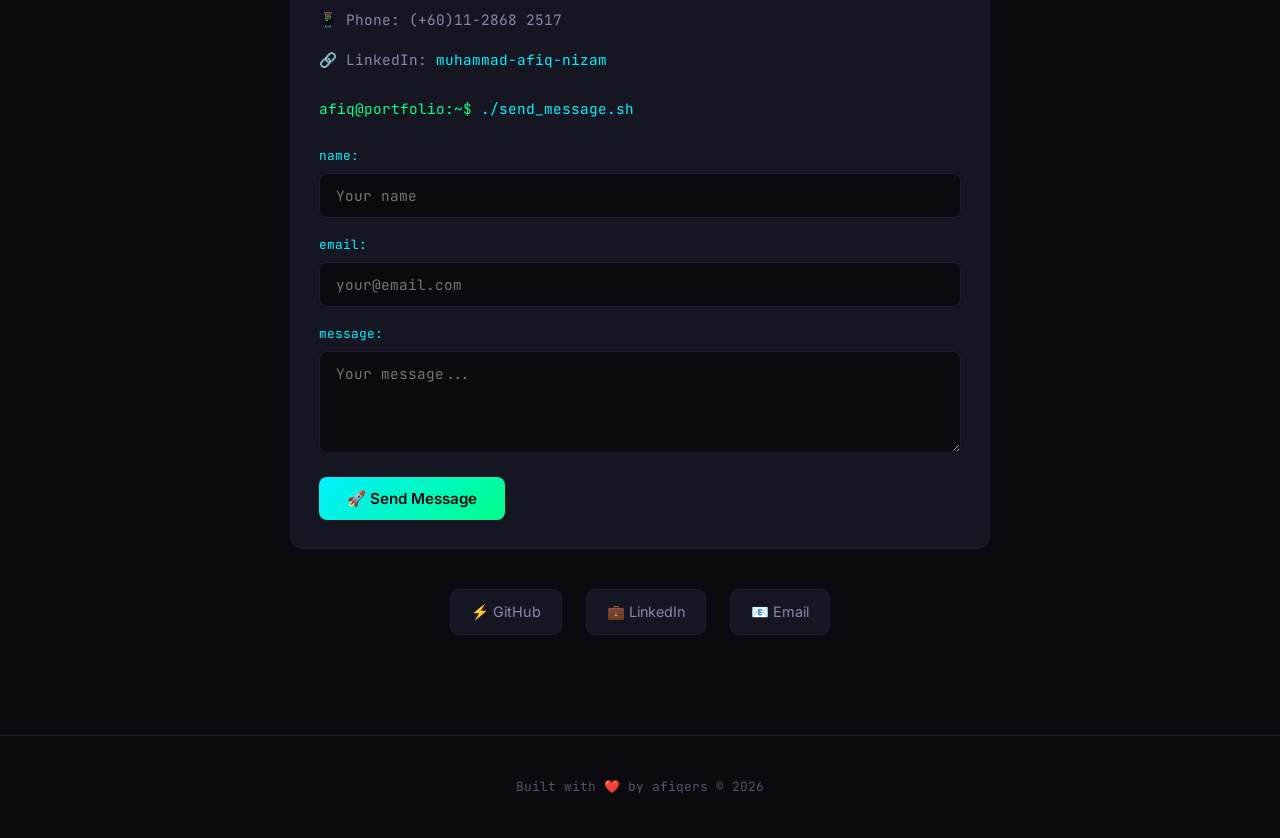
==== commit caea1033: "Remove Certifications and Skills sections Co-Authored-By: Claude Sonnet 4.6 <noreply@anthropic.com>" ====
--- a/index.html
+++ b/index.html
@@ -25,9 +25,7 @@
     <div class="nav-links" id="navLinks">
       <a href="#about">About</a>
       <a href="#writeups">CTF Writeups</a>
-      <a href="#certs">Certifications</a>
       <a href="#projects">Projects</a>
-      <a href="#skills">Skills</a>
       <a href="#education">Education</a>
       <a href="#contact">Contact</a>
     </div>
@@ -151,65 +149,10 @@
     </div>
   </section>
 
-  <!-- ==================== CERTIFICATIONS ==================== -->
-  <section id="certs">
-    <div class="section-header">
-      <p class="section-label">// 03. Certification Journey</p>
-      <h2 class="section-title">Certs & Training</h2>
-      <p class="section-subtitle">My journey through certifications and hands-on training platforms.</p>
-    </div>
-    <div class="timeline">
-
-      <div class="timeline-item">
-        <div class="timeline-dot completed"></div>
-        <div class="timeline-content">
-          <div class="timeline-date">Completed</div>
-          <h3>Cisco CCNA</h3>
-          <p>Networking fundamentals, routing & switching, IP addressing, network security concepts, and automation
-            basics.</p>
-          <span class="timeline-badge">✅ Certified</span>
-        </div>
-      </div>
-
-      <div class="timeline-item">
-        <div class="timeline-dot completed"></div>
-        <div class="timeline-content">
-          <div class="timeline-date">Completed</div>
-          <h3>Web-RTA (Web Red Team Analyst)</h3>
-          <p>Advanced web application security testing, OWASP Top 10 exploitation, and red team methodology for web
-            environments.</p>
-          <span class="timeline-badge">✅ Certified</span>
-        </div>
-      </div>
-
-      <div class="timeline-item">
-        <div class="timeline-dot completed"></div>
-        <div class="timeline-content">
-          <div class="timeline-date">Ongoing • Top 4% Globally</div>
-          <h3>TryHackMe — 120+ Labs</h3>
-          <p>Completed labs covering web exploitation, Active Directory attacks, SOC Analyst workflows, and privilege
-            escalation — with skills directly transferable to real engagements.</p>
-          <span class="timeline-badge">🏅 Top 4% Global Ranking</span>
-        </div>
-      </div>
-
-      <div class="timeline-item">
-        <div class="timeline-dot in-progress"></div>
-        <div class="timeline-content">
-          <div class="timeline-date">In Progress</div>
-          <h3>Next Certification...</h3>
-          <p>Always leveling up. Stay tuned for the next certification in the pipeline!</p>
-          <span class="timeline-badge">🔄 Coming Soon</span>
-        </div>
-      </div>
-
-    </div>
-  </section>
-
   <!-- ==================== PROJECTS ==================== -->
   <section id="projects">
     <div class="section-header">
-      <p class="section-label">// 04. Projects</p>
+      <p class="section-label">// 03. Projects</p>
       <h2 class="section-title">What I've Built</h2>
       <p class="section-subtitle">Security tools, competitions, and applications I've worked on.</p>
     </div>
@@ -281,65 +224,10 @@
     </div>
   </section>
 
-  <!-- ==================== SKILLS ==================== -->
-  <section id="skills">
-    <div class="section-header">
-      <p class="section-label">// 05. Skills</p>
-      <h2 class="section-title">Tech Stack & Skills</h2>
-    </div>
-    <div class="skills-categories">
-
-      <div class="skill-category reveal">
-        <h3>🔧 Security Tools</h3>
-        <div class="skill-list">
-          <div class="skill-item"><span class="dot"></span>Splunk</div>
-          <div class="skill-item"><span class="dot"></span>Wireshark</div>
-          <div class="skill-item"><span class="dot"></span>Nessus</div>
-          <div class="skill-item"><span class="dot"></span>Burp Suite</div>
-        </div>
-      </div>
-
-      <div class="skill-category reveal">
-        <h3>🛡️ Security Domains</h3>
-        <div class="skill-list">
-          <div class="skill-item"><span class="dot"></span>Web Security</div>
-          <div class="skill-item"><span class="dot"></span>Incident Response</div>
-          <div class="skill-item"><span class="dot"></span>Vulnerability Assessment</div>
-        </div>
-      </div>
-
-      <div class="skill-category reveal">
-        <h3>💻 Systems</h3>
-        <div class="skill-list">
-          <div class="skill-item"><span class="dot"></span>Windows (AD)</div>
-          <div class="skill-item"><span class="dot"></span>Linux</div>
-        </div>
-      </div>
-
-      <div class="skill-category reveal">
-        <h3>⌨️ Programming</h3>
-        <div class="skill-list">
-          <div class="skill-item"><span class="dot"></span>Python</div>
-          <div class="skill-item"><span class="dot"></span>Bash</div>
-          <div class="skill-item"><span class="dot"></span>Java</div>
-        </div>
-      </div>
-
-      <div class="skill-category reveal">
-        <h3>📜 Certifications</h3>
-        <div class="skill-list">
-          <div class="skill-item"><span class="dot"></span>CCNA</div>
-          <div class="skill-item"><span class="dot"></span>Web-RTA</div>
-        </div>
-      </div>
-
-    </div>
-  </section>
-
   <!-- ==================== EDUCATION ==================== -->
   <section id="education">
     <div class="section-header">
-      <p class="section-label">// 06. Education</p>
+      <p class="section-label">// 04. Education</p>
       <h2 class="section-title">Academic Background</h2>
     </div>
     <div class="education-cards">
@@ -366,7 +254,7 @@
   <!-- ==================== CONTACT ==================== -->
   <section id="contact">
     <div class="section-header">
-      <p class="section-label">// 07. Contact</p>
+      <p class="section-label">// 05. Contact</p>
       <h2 class="section-title">Get In Touch</h2>
       <p class="section-subtitle">Have a question or want to collaborate? Drop me a message!</p>
     </div>
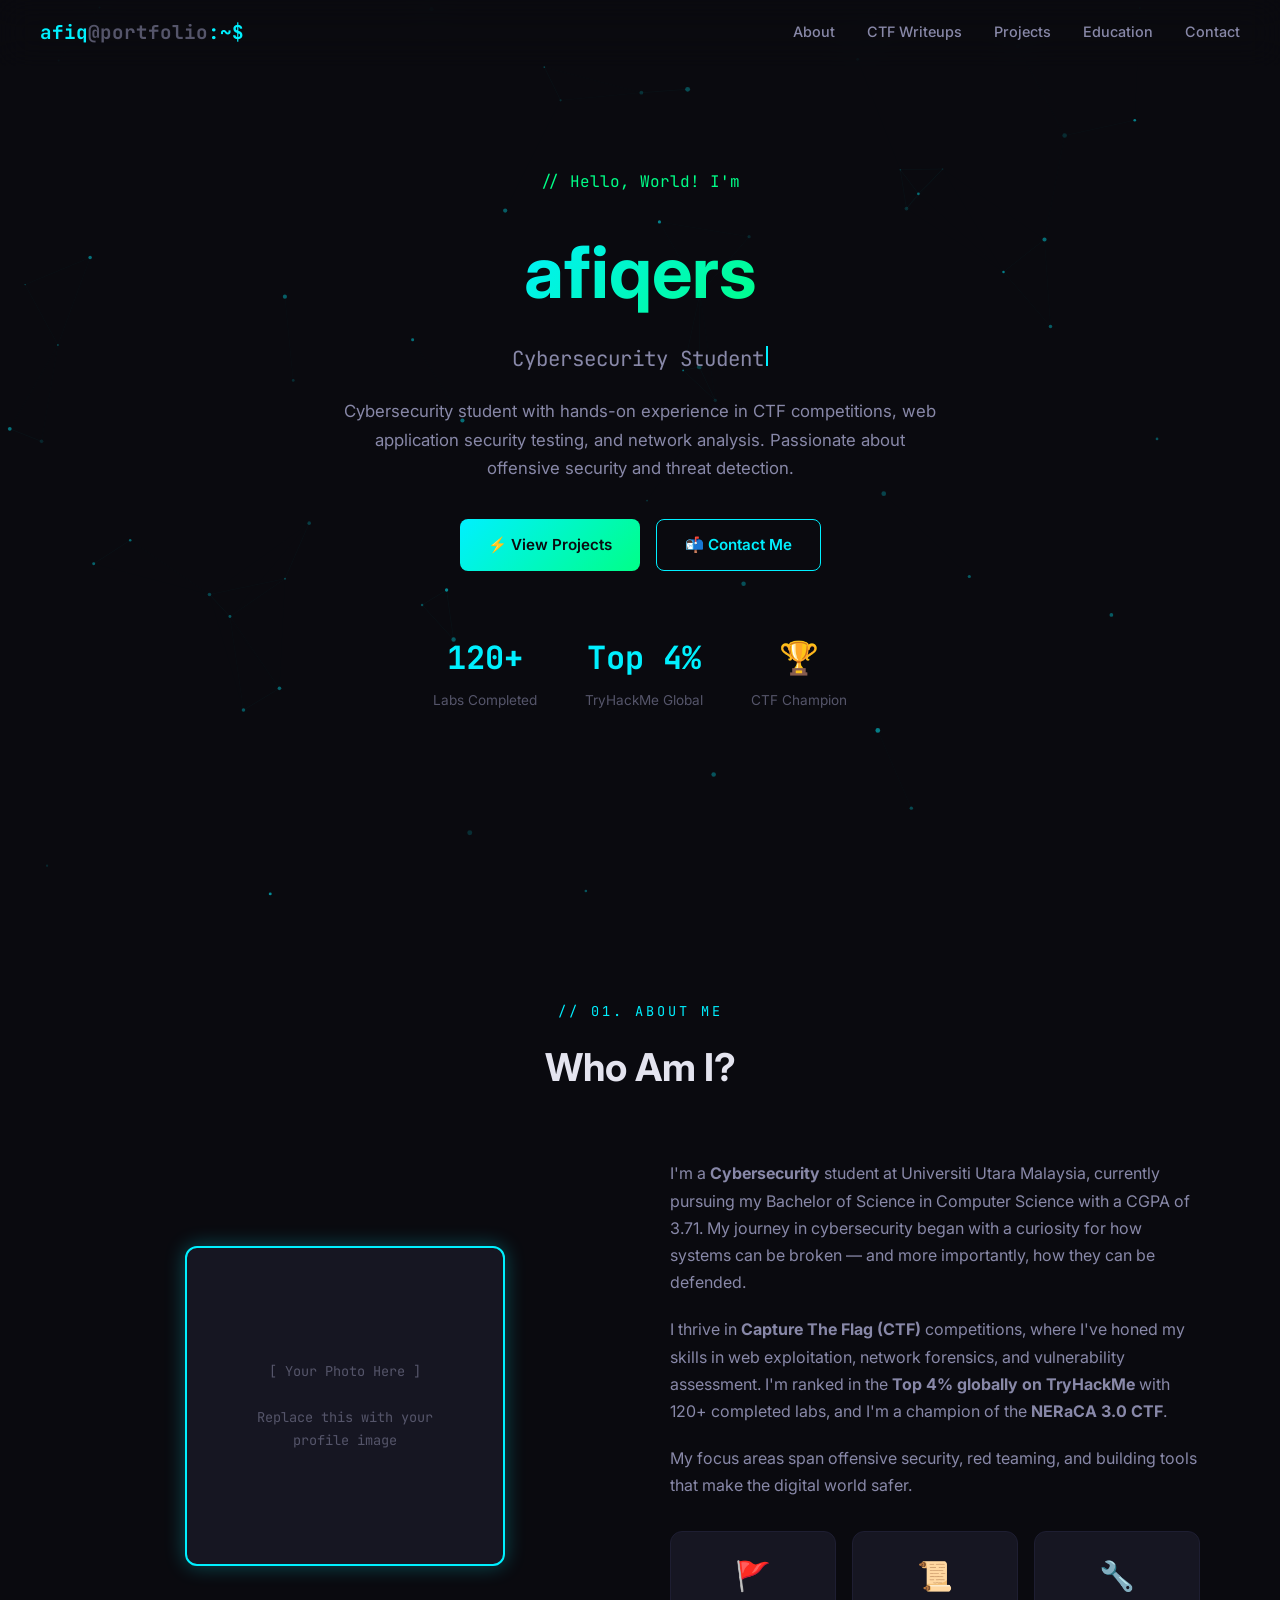
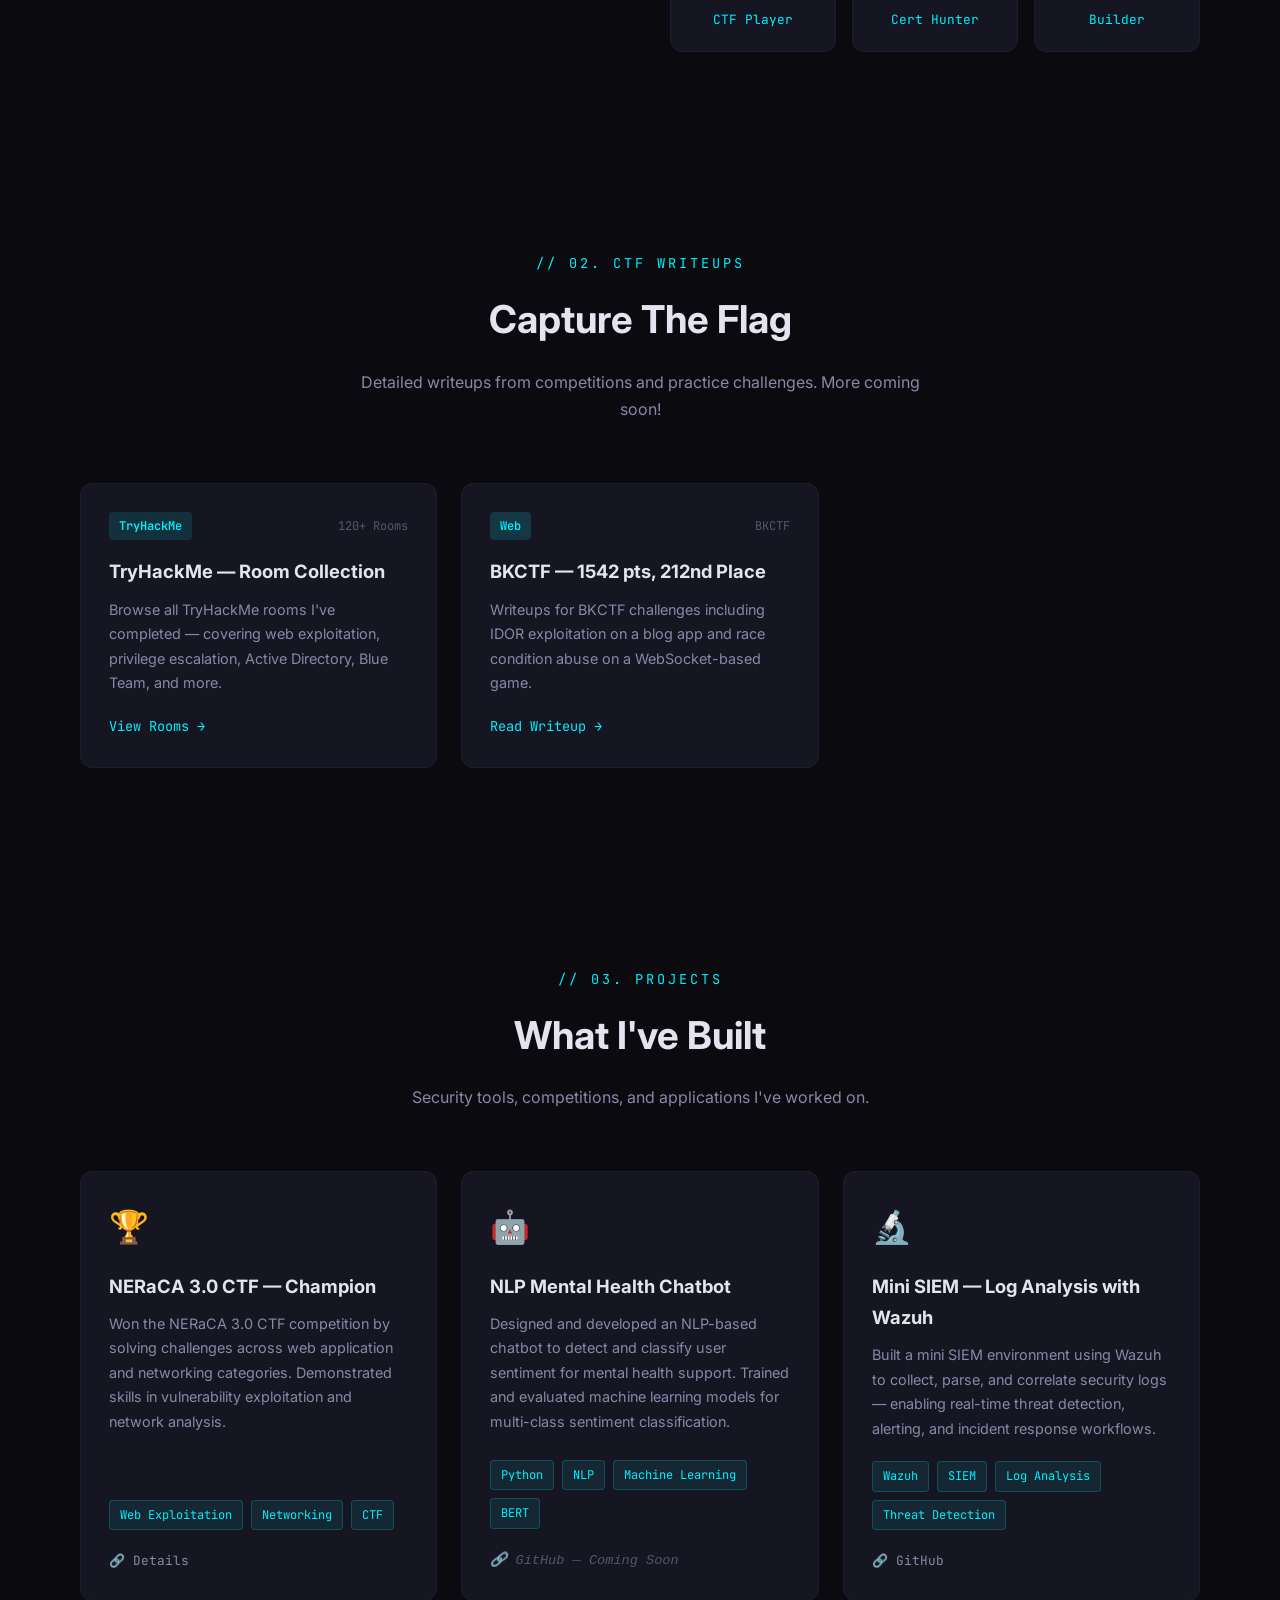
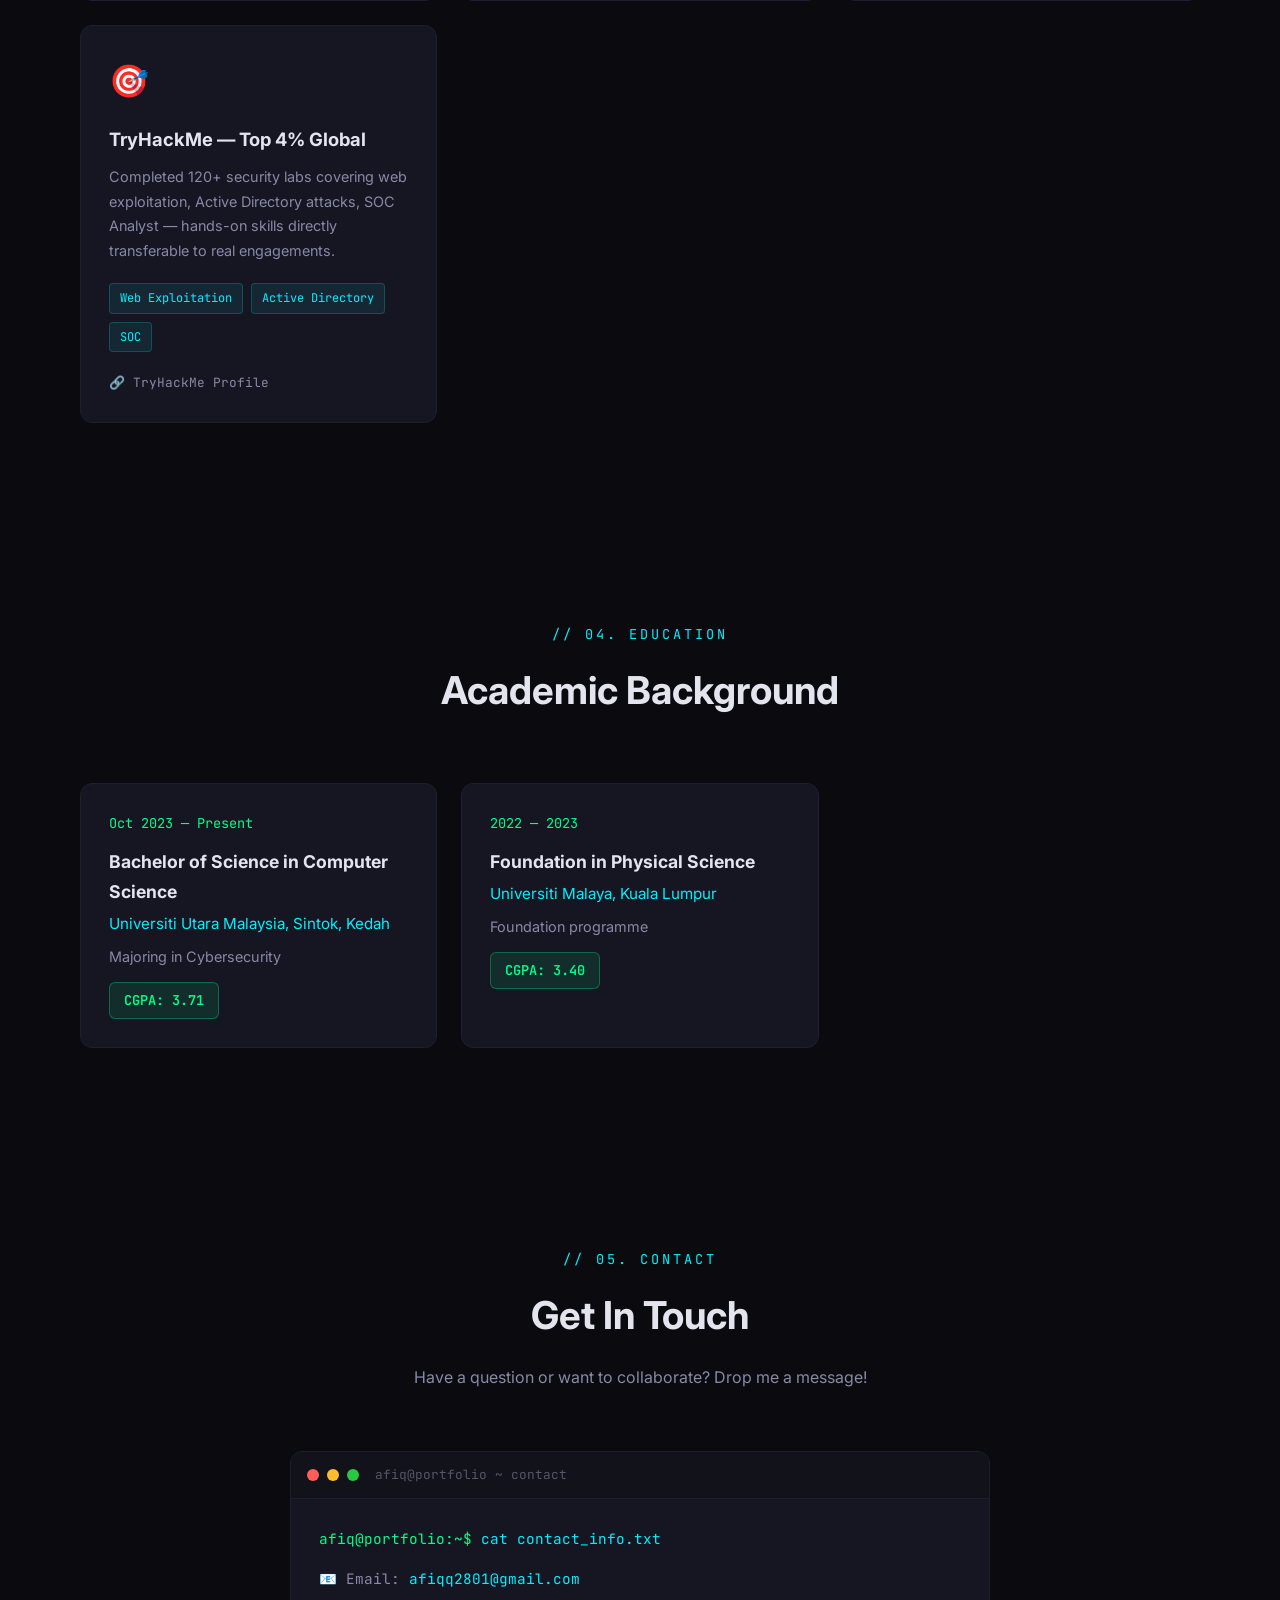
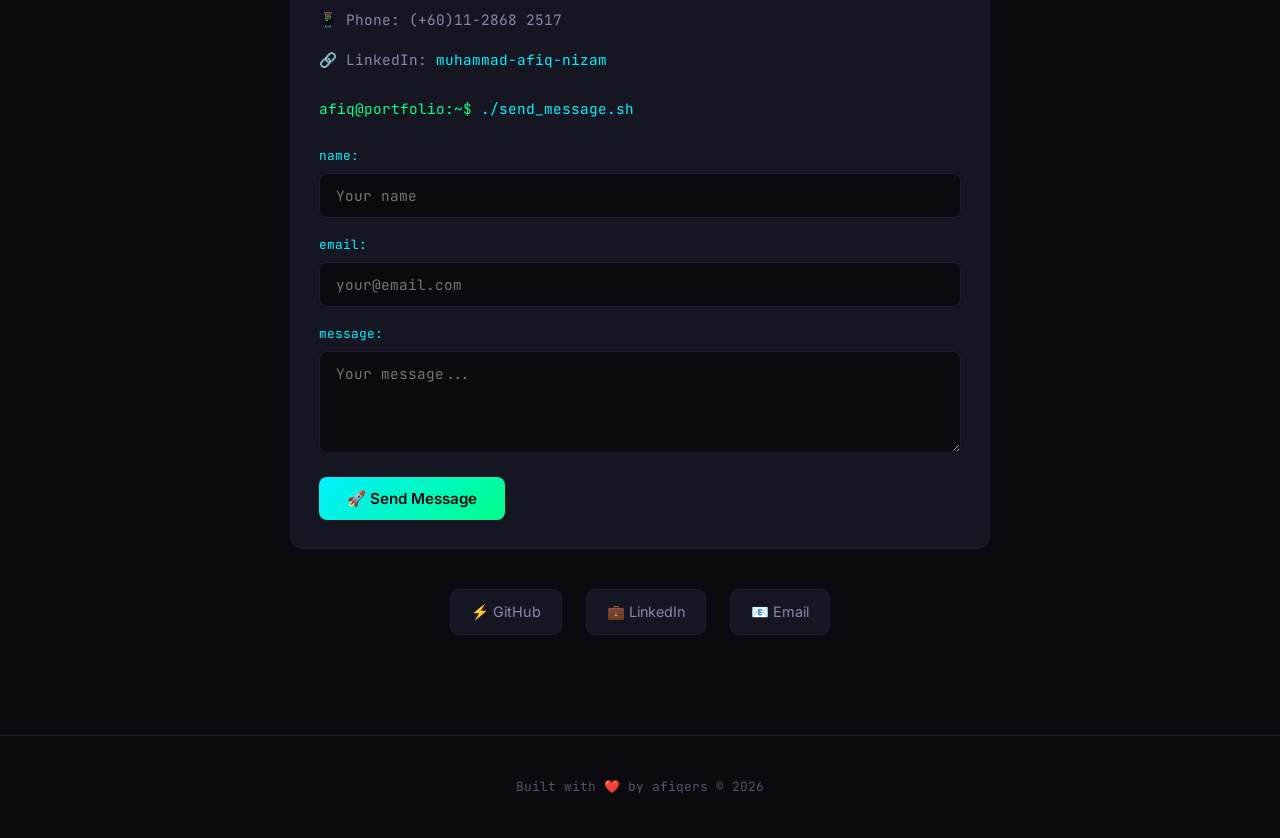
==== commit 2eb58a7c: "Update main page" ====
--- a/index.html
+++ b/index.html
@@ -122,6 +122,19 @@
 
       <div class="writeup-card reveal">
         <div class="writeup-meta">
+          <span class="writeup-tag tag-misc"
+            style="background:rgba(0,240,255,0.12); color:var(--accent-cyan);">TryHackMe</span>
+          <span style="margin-left:auto; font-family:var(--font-mono); font-size:0.75rem; color:var(--text-muted);">120+
+            Rooms</span>
+        </div>
+        <h3>TryHackMe — Room Collection</h3>
+        <p>Browse all TryHackMe rooms I've completed — covering web exploitation, privilege escalation, Active
+          Directory, Blue Team, and more.</p>
+        <a href="writeups/thm/" class="writeup-link">View Rooms →</a>
+      </div>
+
+      <div class="writeup-card reveal">
+        <div class="writeup-meta">
           <span class="writeup-tag tag-web">Web</span>
           <span
             style="margin-left:auto; font-family:var(--font-mono); font-size:0.75rem; color:var(--text-muted);">BKCTF</span>
@@ -130,19 +143,6 @@
         <p>Writeups for BKCTF challenges including IDOR exploitation on a blog app and race condition abuse on a
           WebSocket-based game.</p>
         <a href="writeups/bkctf.html" class="writeup-link">Read Writeup →</a>
-      </div>
-
-      <div class="writeup-card reveal">
-        <div class="writeup-meta">
-          <span class="writeup-tag tag-misc"
-            style="background:rgba(0,240,255,0.12); color:var(--accent-cyan);">TryHackMe</span>
-          <span style="margin-left:auto; font-family:var(--font-mono); font-size:0.75rem; color:var(--text-muted);">120+
-            Rooms</span>
-        </div>
-        <h3>TryHackMe — Room Collection</h3>
-        <p>Browse all TryHackMe rooms I've completed — covering web exploitation, privilege escalation, Active
-          Directory, Blue Team, and more.</p>
-        <a href="writeups/thm/" class="writeup-link">View Rooms →</a>
       </div>
 
 
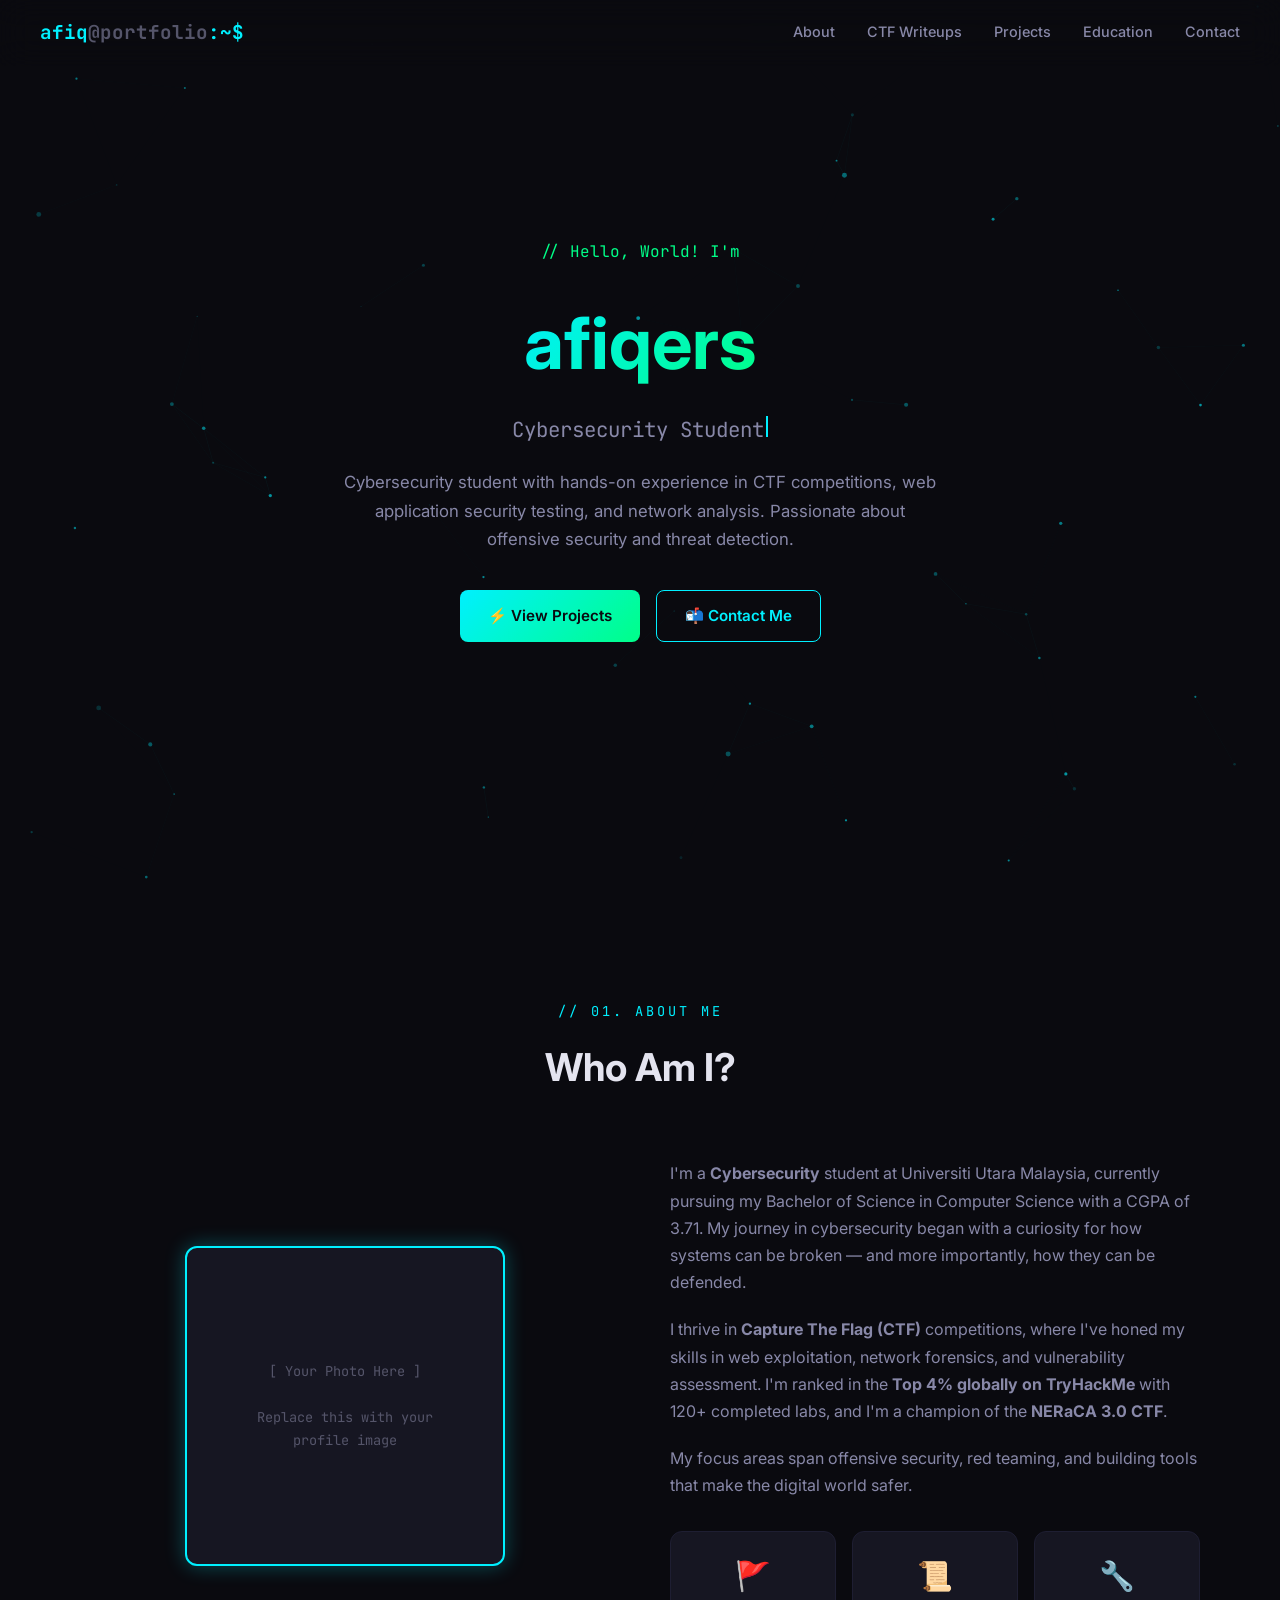
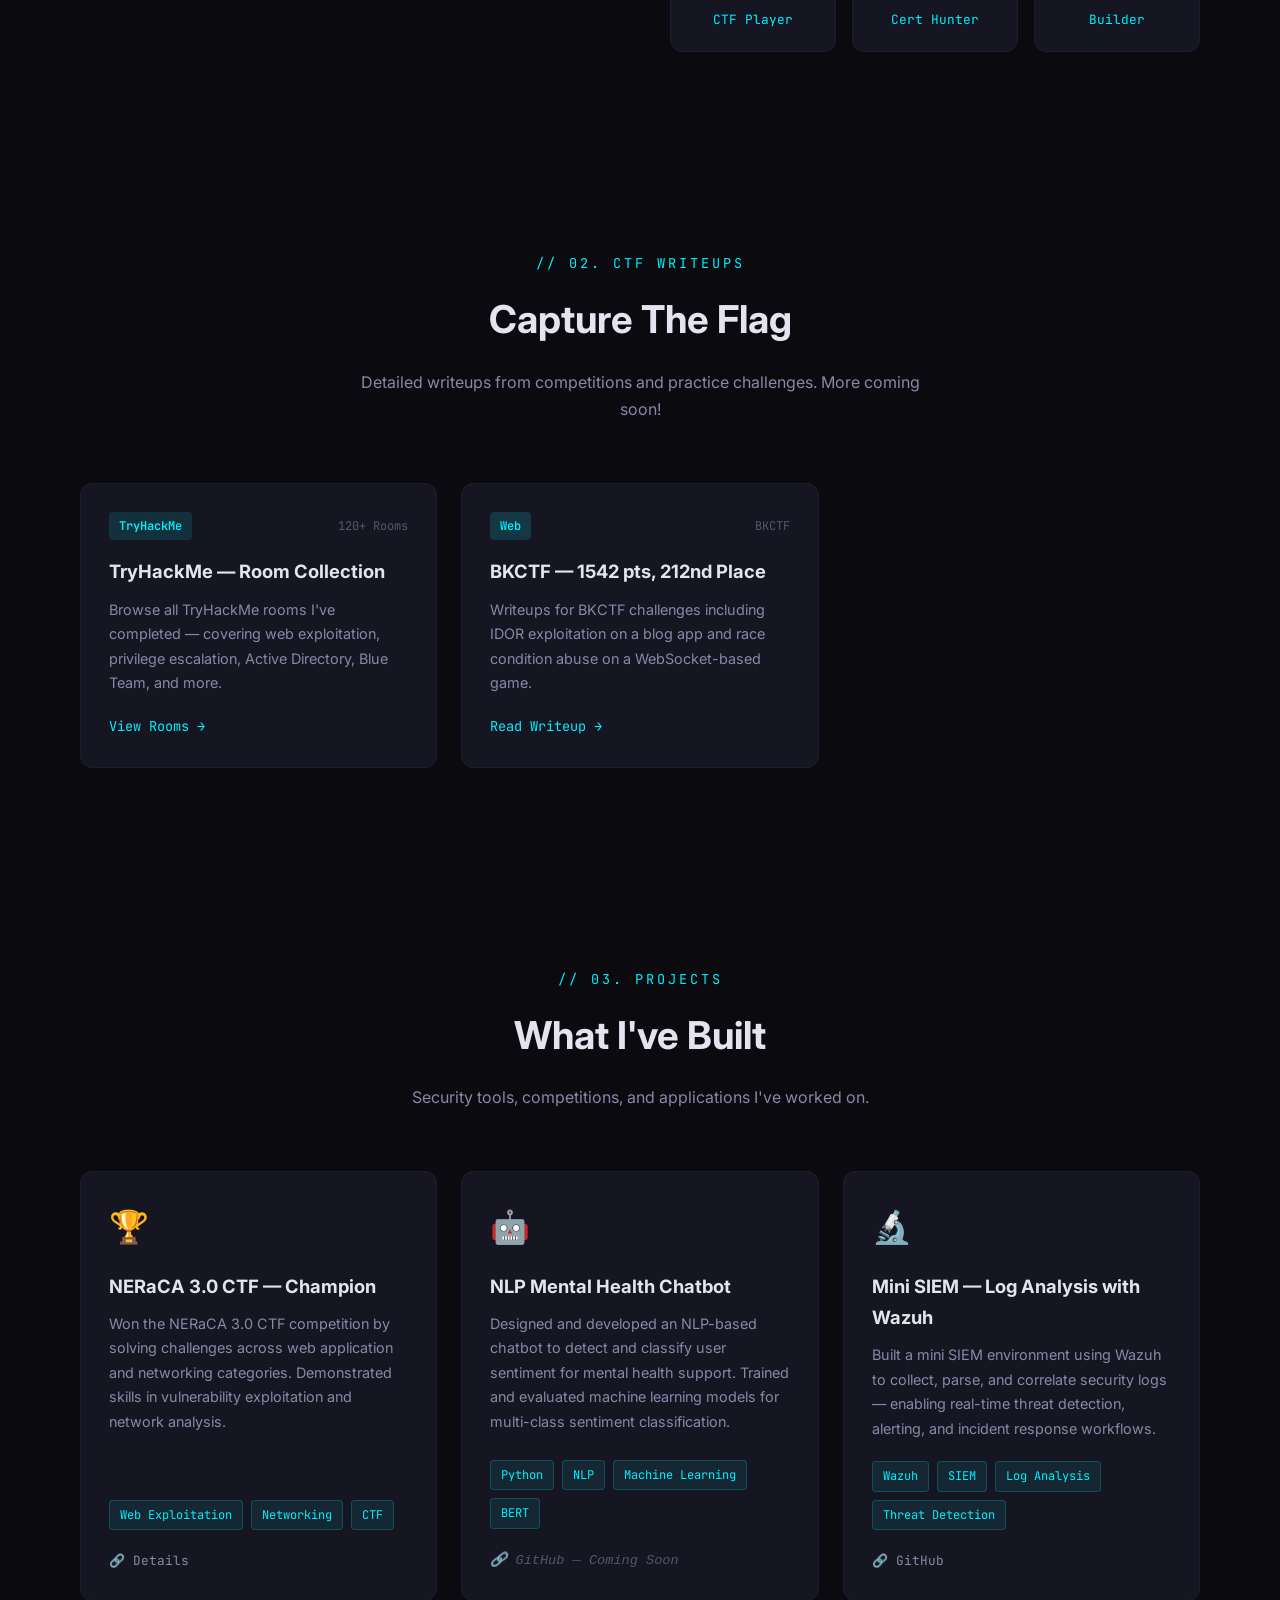
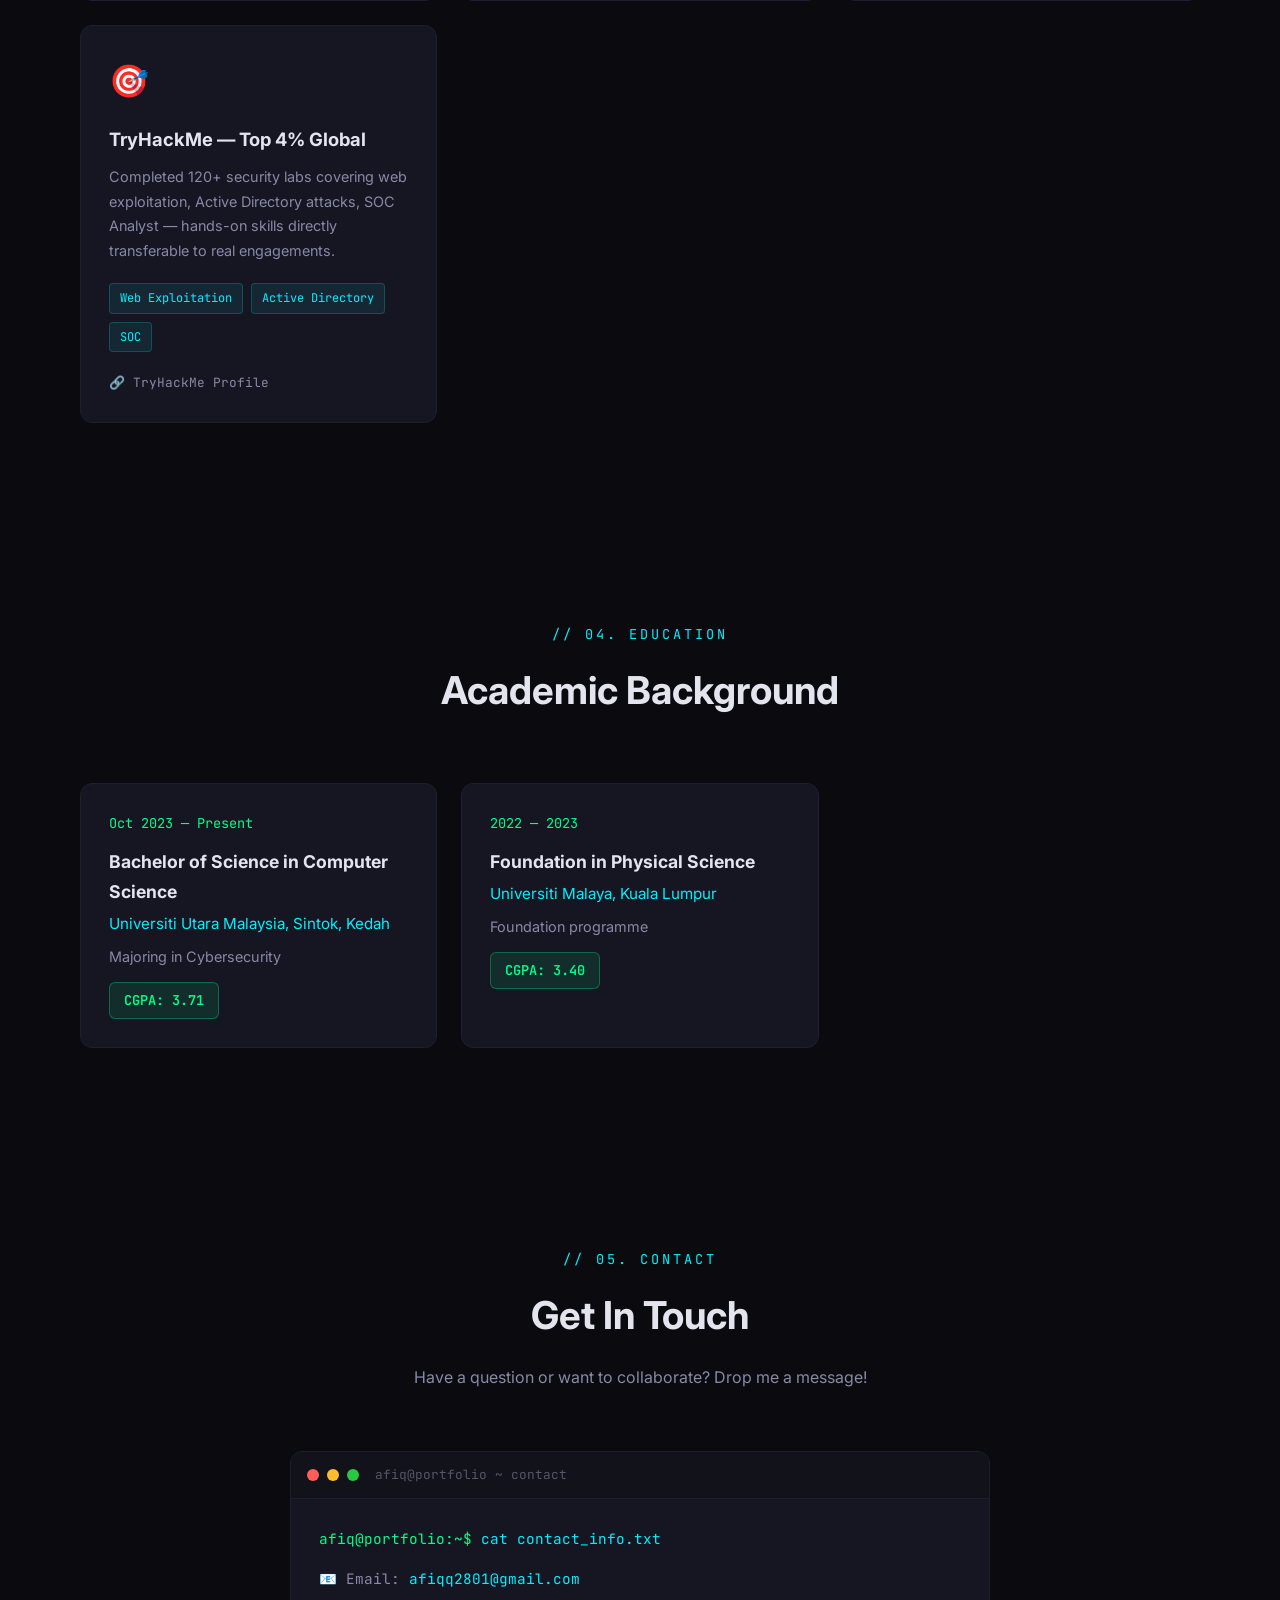
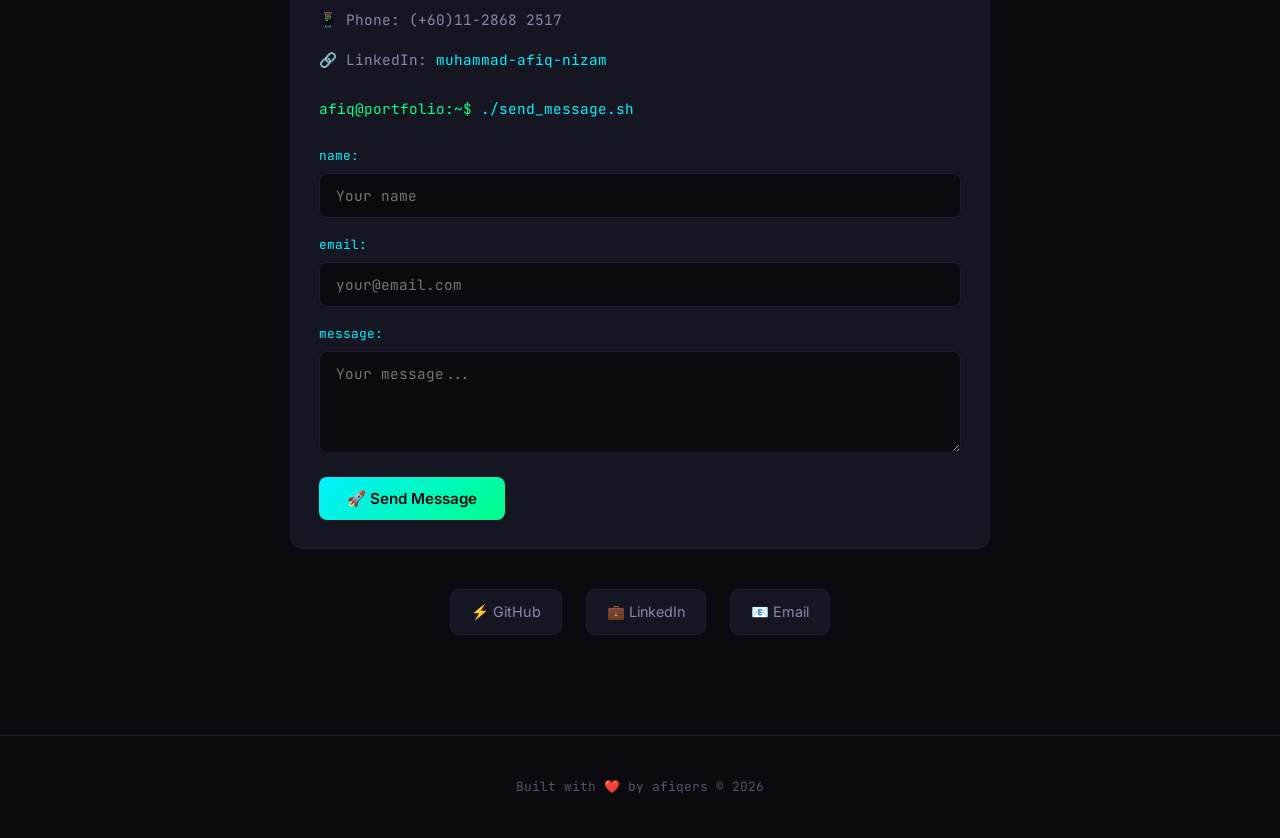
==== commit b680bfcd: "Update main page" ====
--- a/index.html
+++ b/index.html
@@ -49,20 +49,6 @@
       <div class="hero-buttons">
         <a href="#projects" class="btn btn-primary">⚡ View Projects</a>
         <a href="#contact" class="btn btn-outline">📬 Contact Me</a>
-      </div>
-      <div class="hero-stats">
-        <div class="stat-item">
-          <div class="stat-number" data-target="120">0</div>
-          <div class="stat-label">Labs Completed</div>
-        </div>
-        <div class="stat-item">
-          <div class="stat-number">Top 4%</div>
-          <div class="stat-label">TryHackMe Global</div>
-        </div>
-        <div class="stat-item">
-          <div class="stat-number">🏆</div>
-          <div class="stat-label">CTF Champion</div>
-        </div>
       </div>
     </div>
   </section>
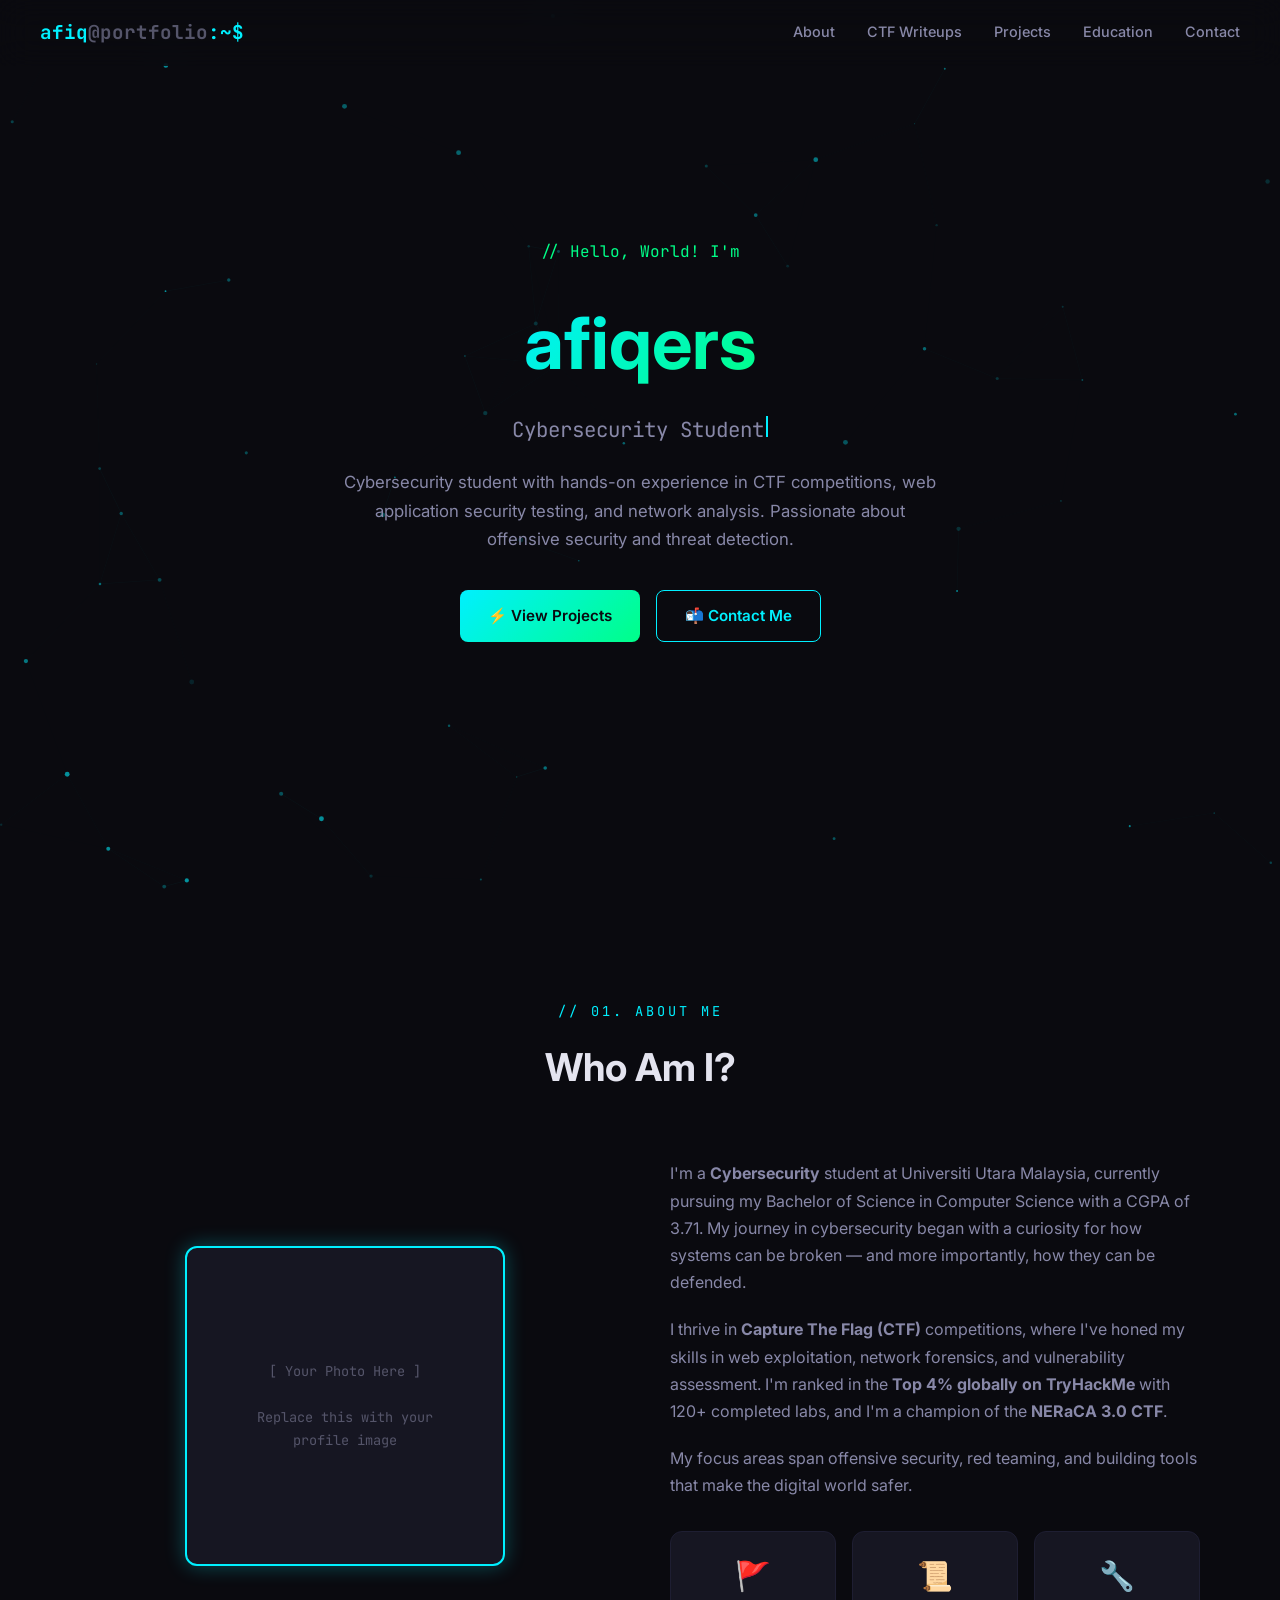
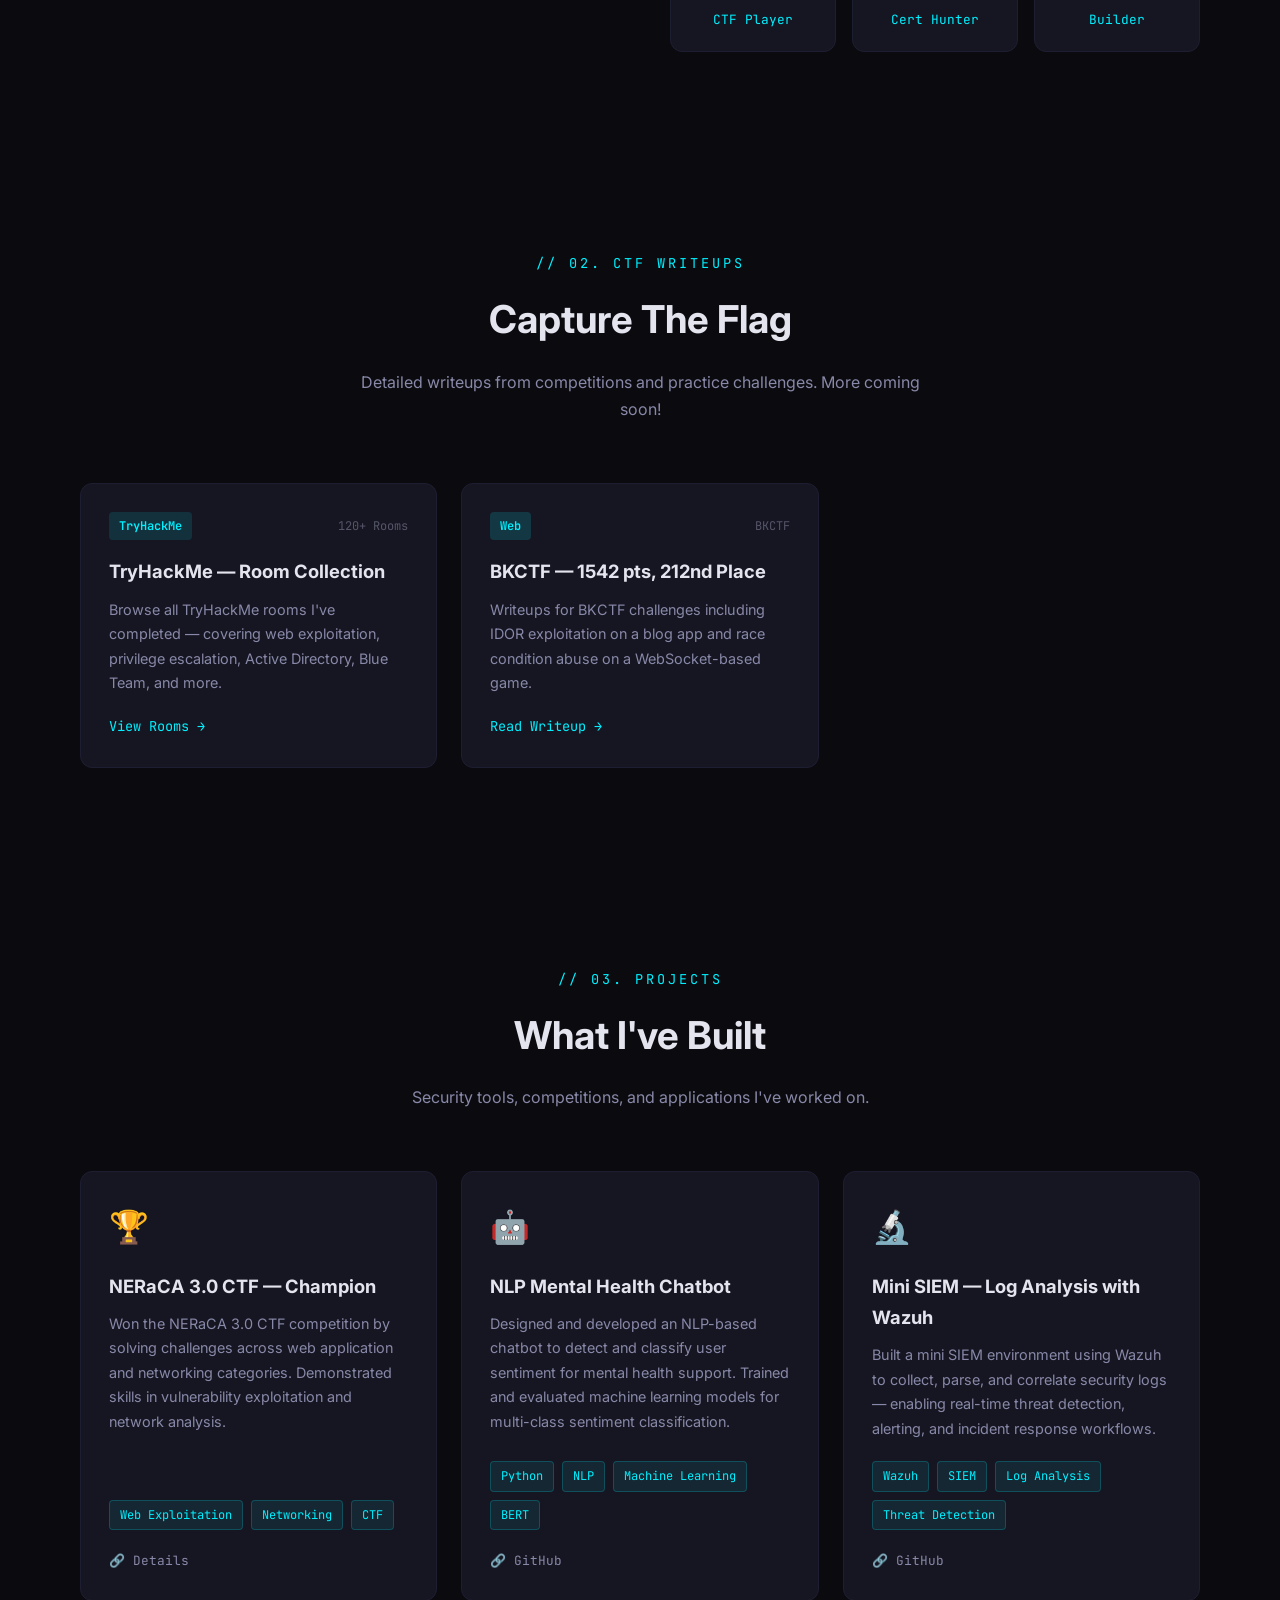
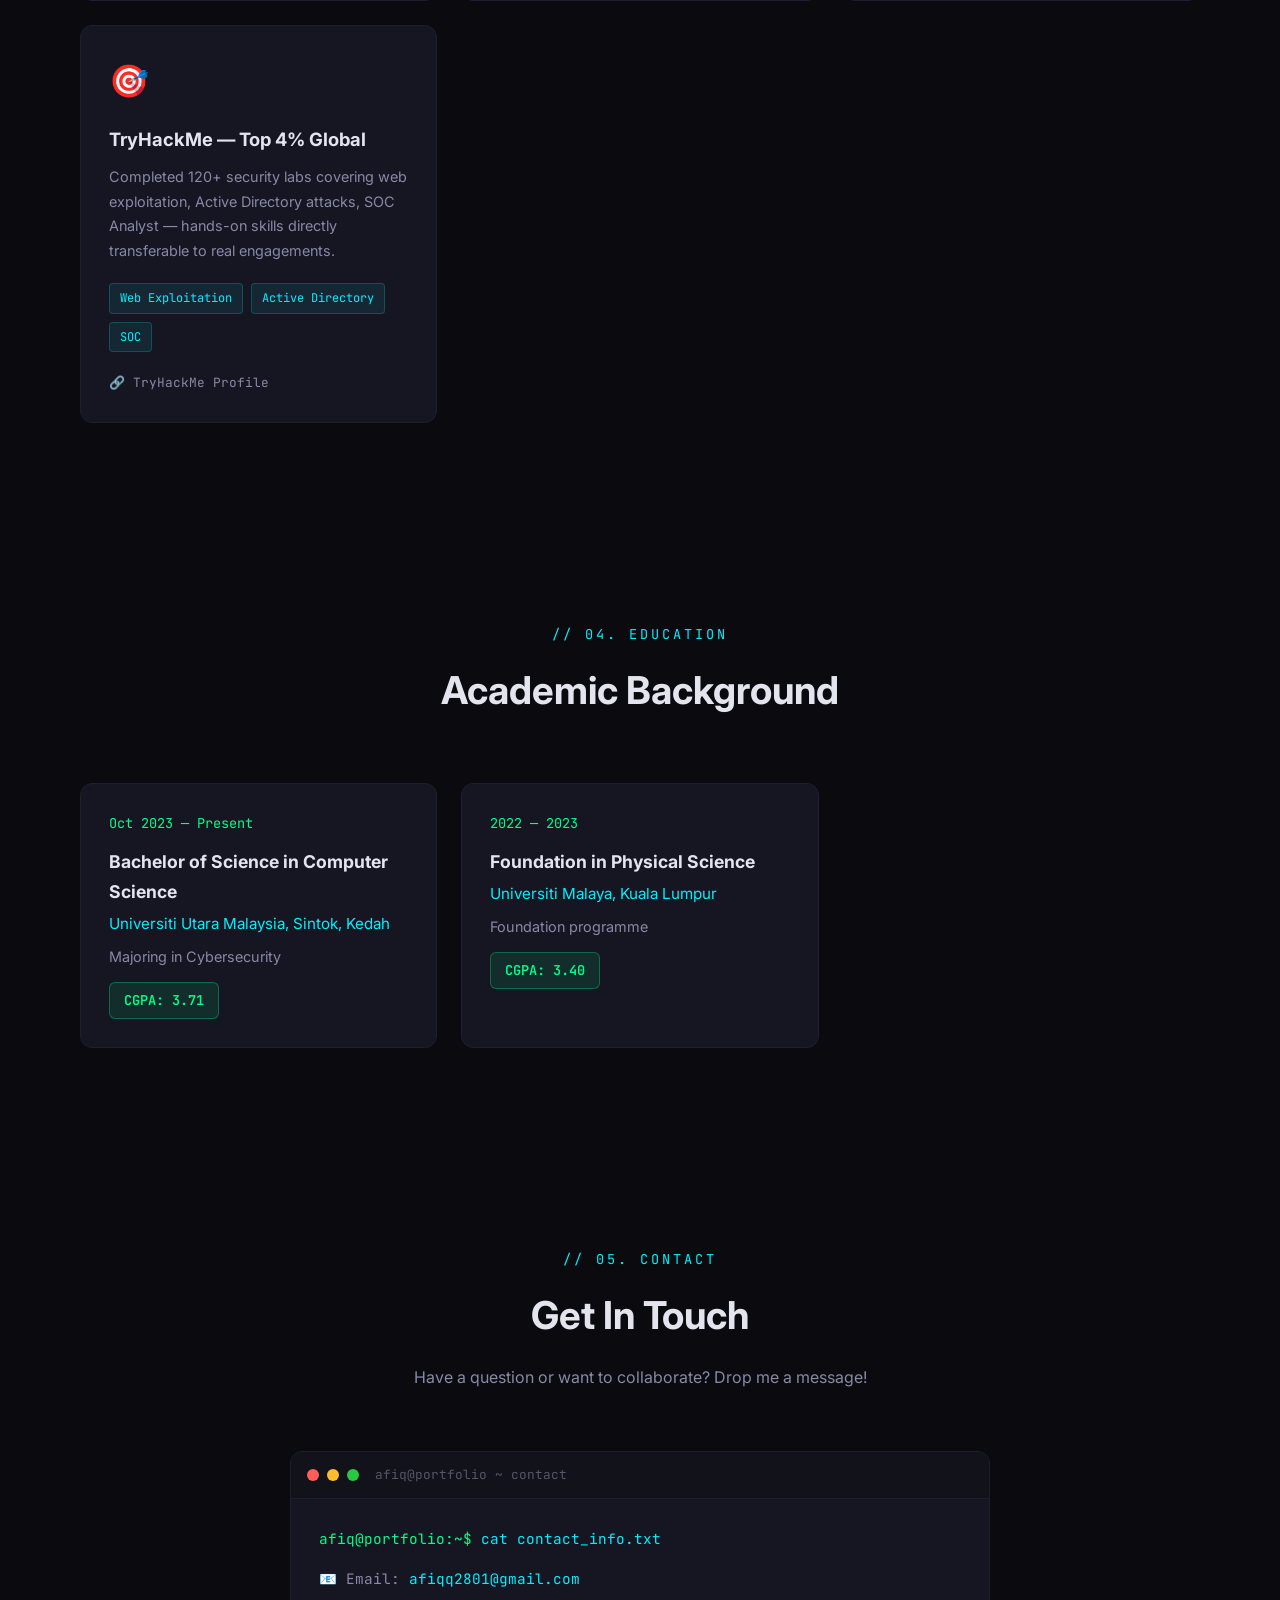
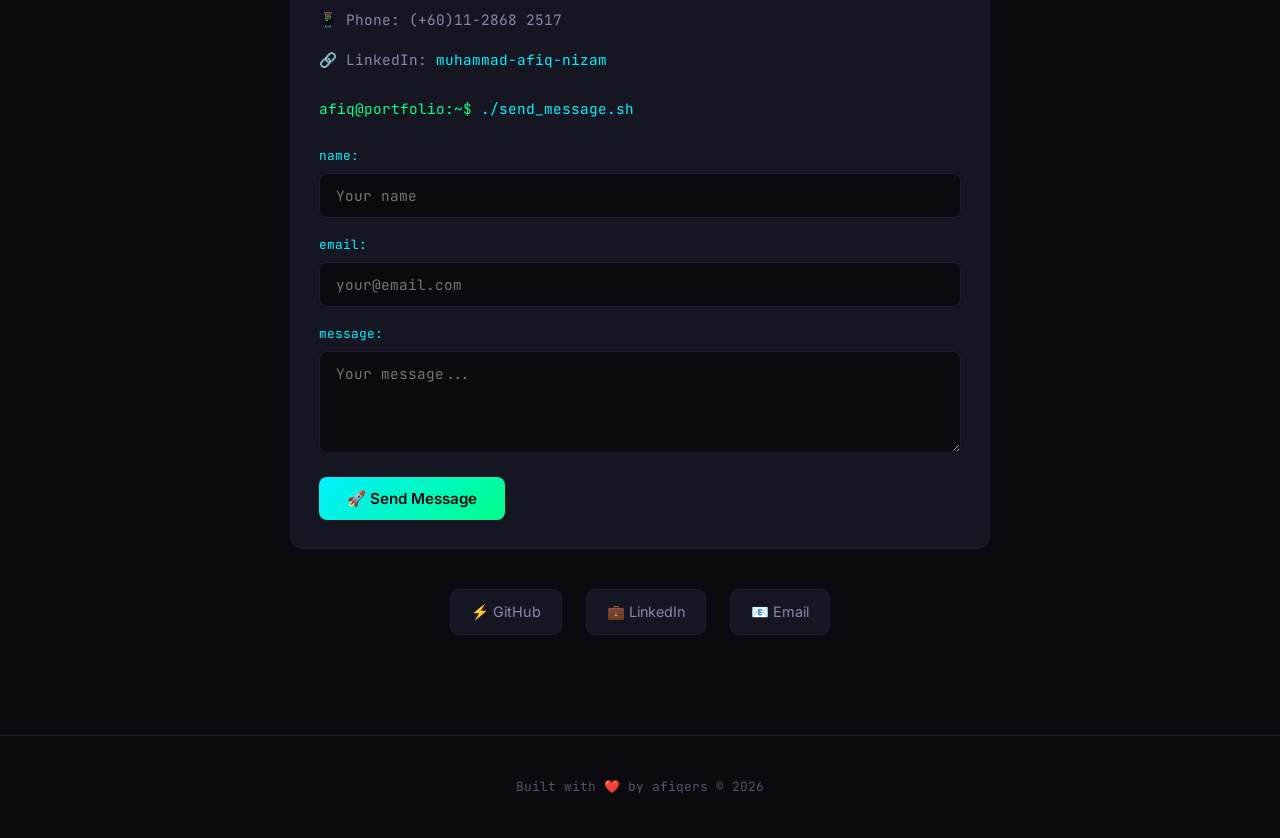
==== commit 29d38196: "Update index.html" ====
--- a/index.html
+++ b/index.html
@@ -172,7 +172,7 @@
           <span>BERT</span>
         </div>
         <div class="project-links">
-          <span class="coming-soon-link">🔗 GitHub — Coming Soon</span>
+          <a href="https://github.com/Afiqers/mental_health_chatbot" target="_blank">🔗 GitHub</a>
         </div>
       </div>
 
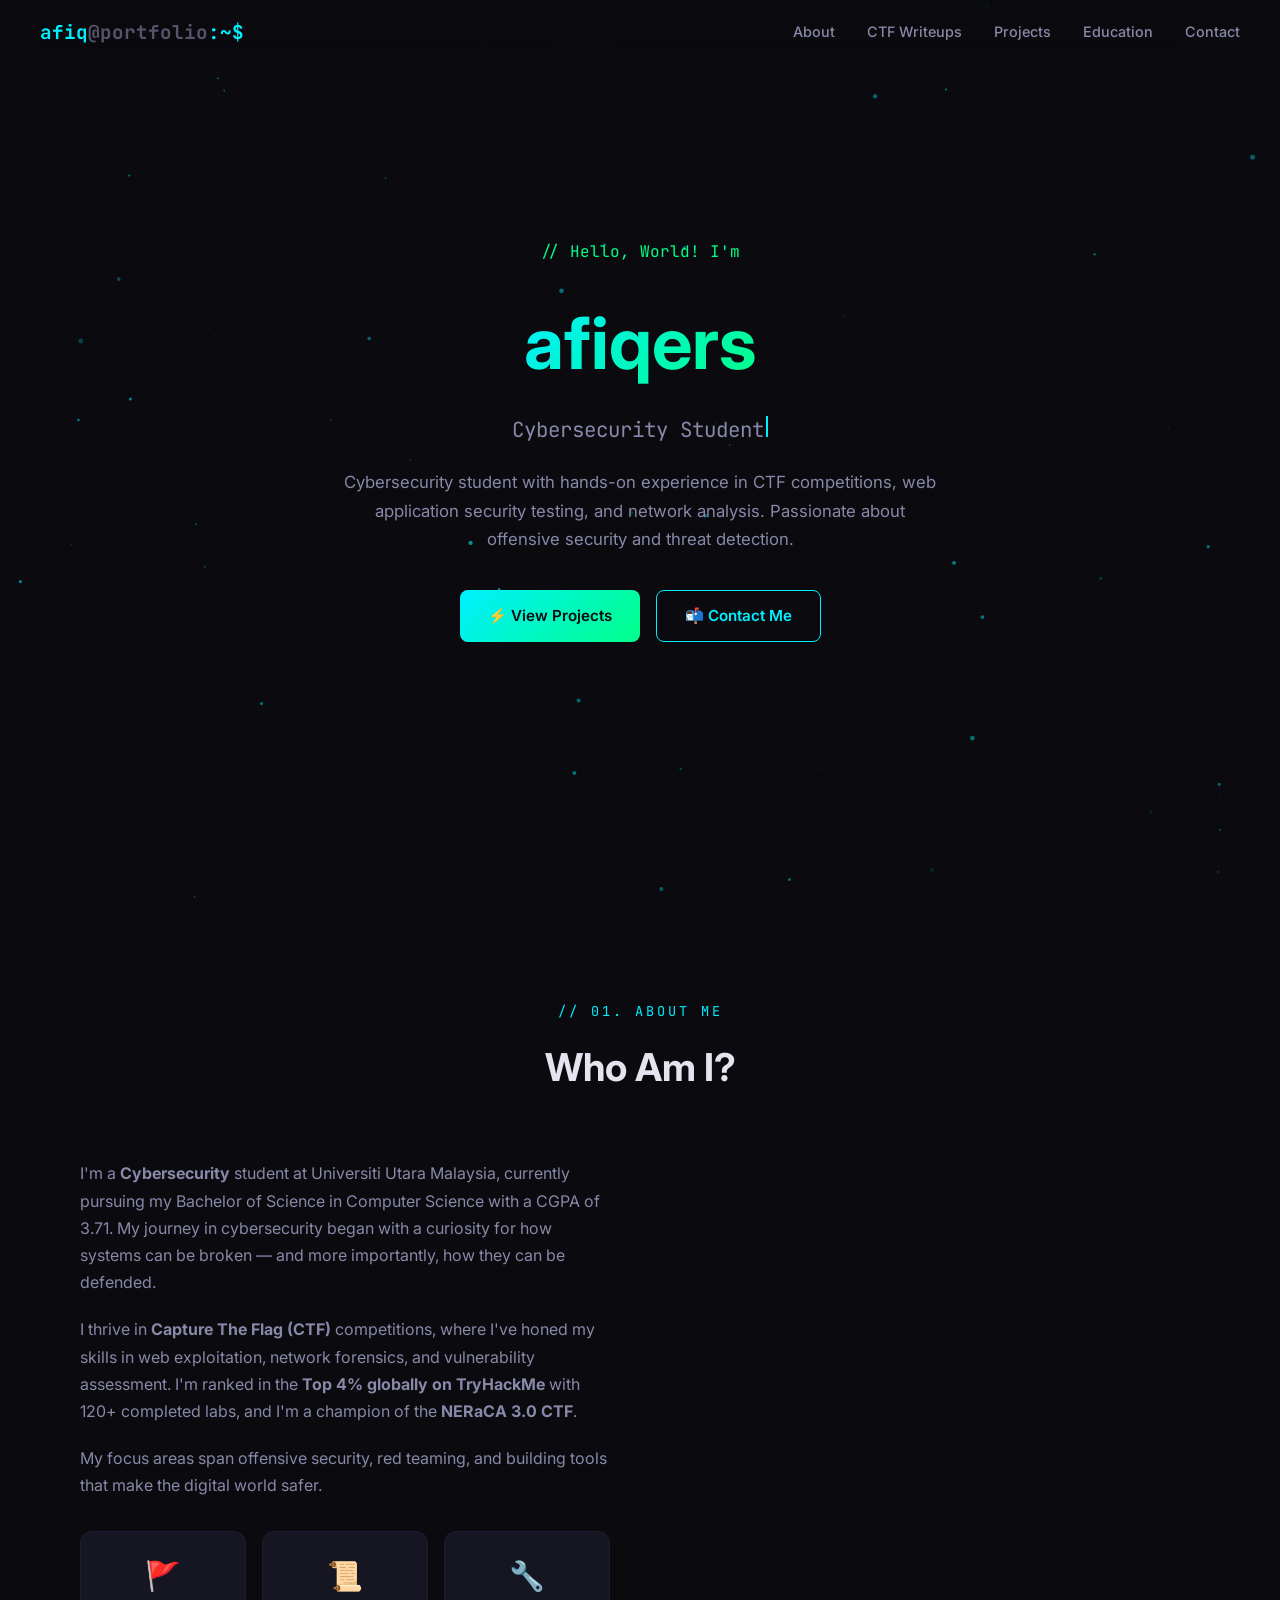
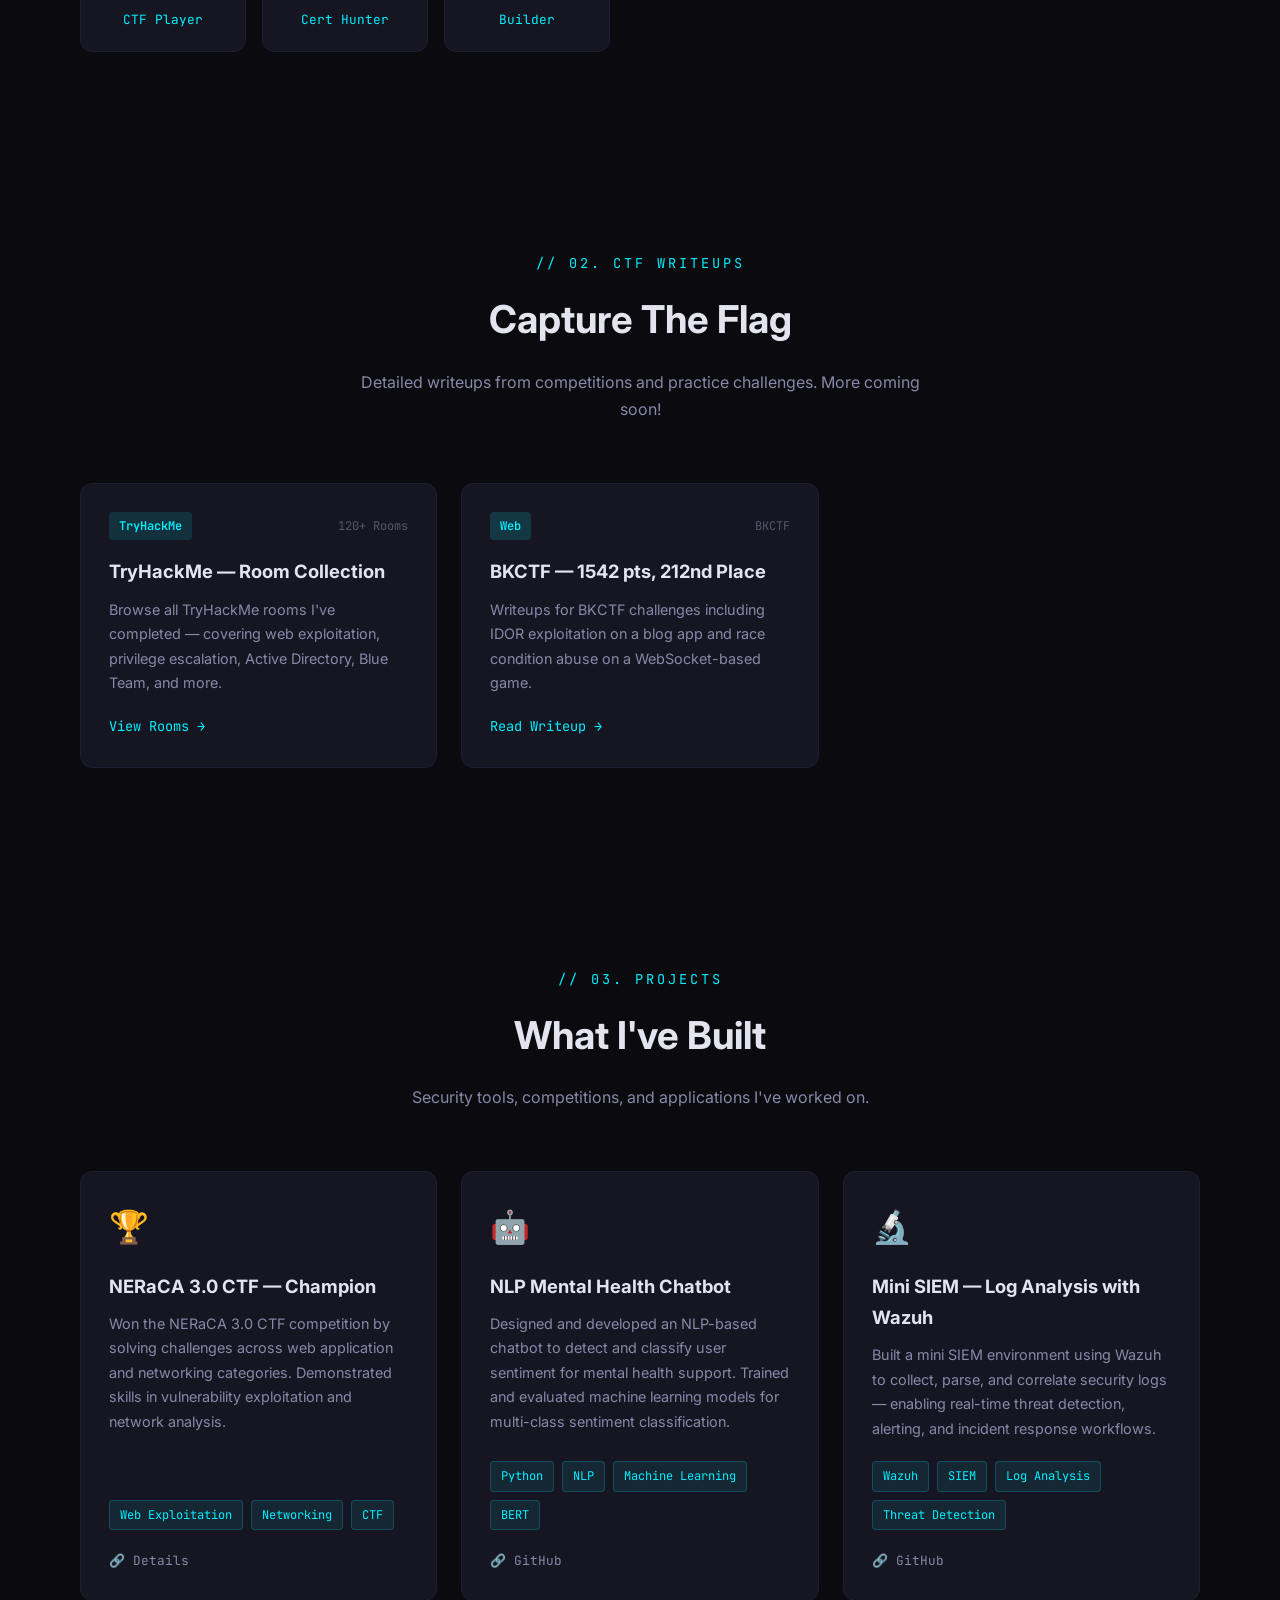
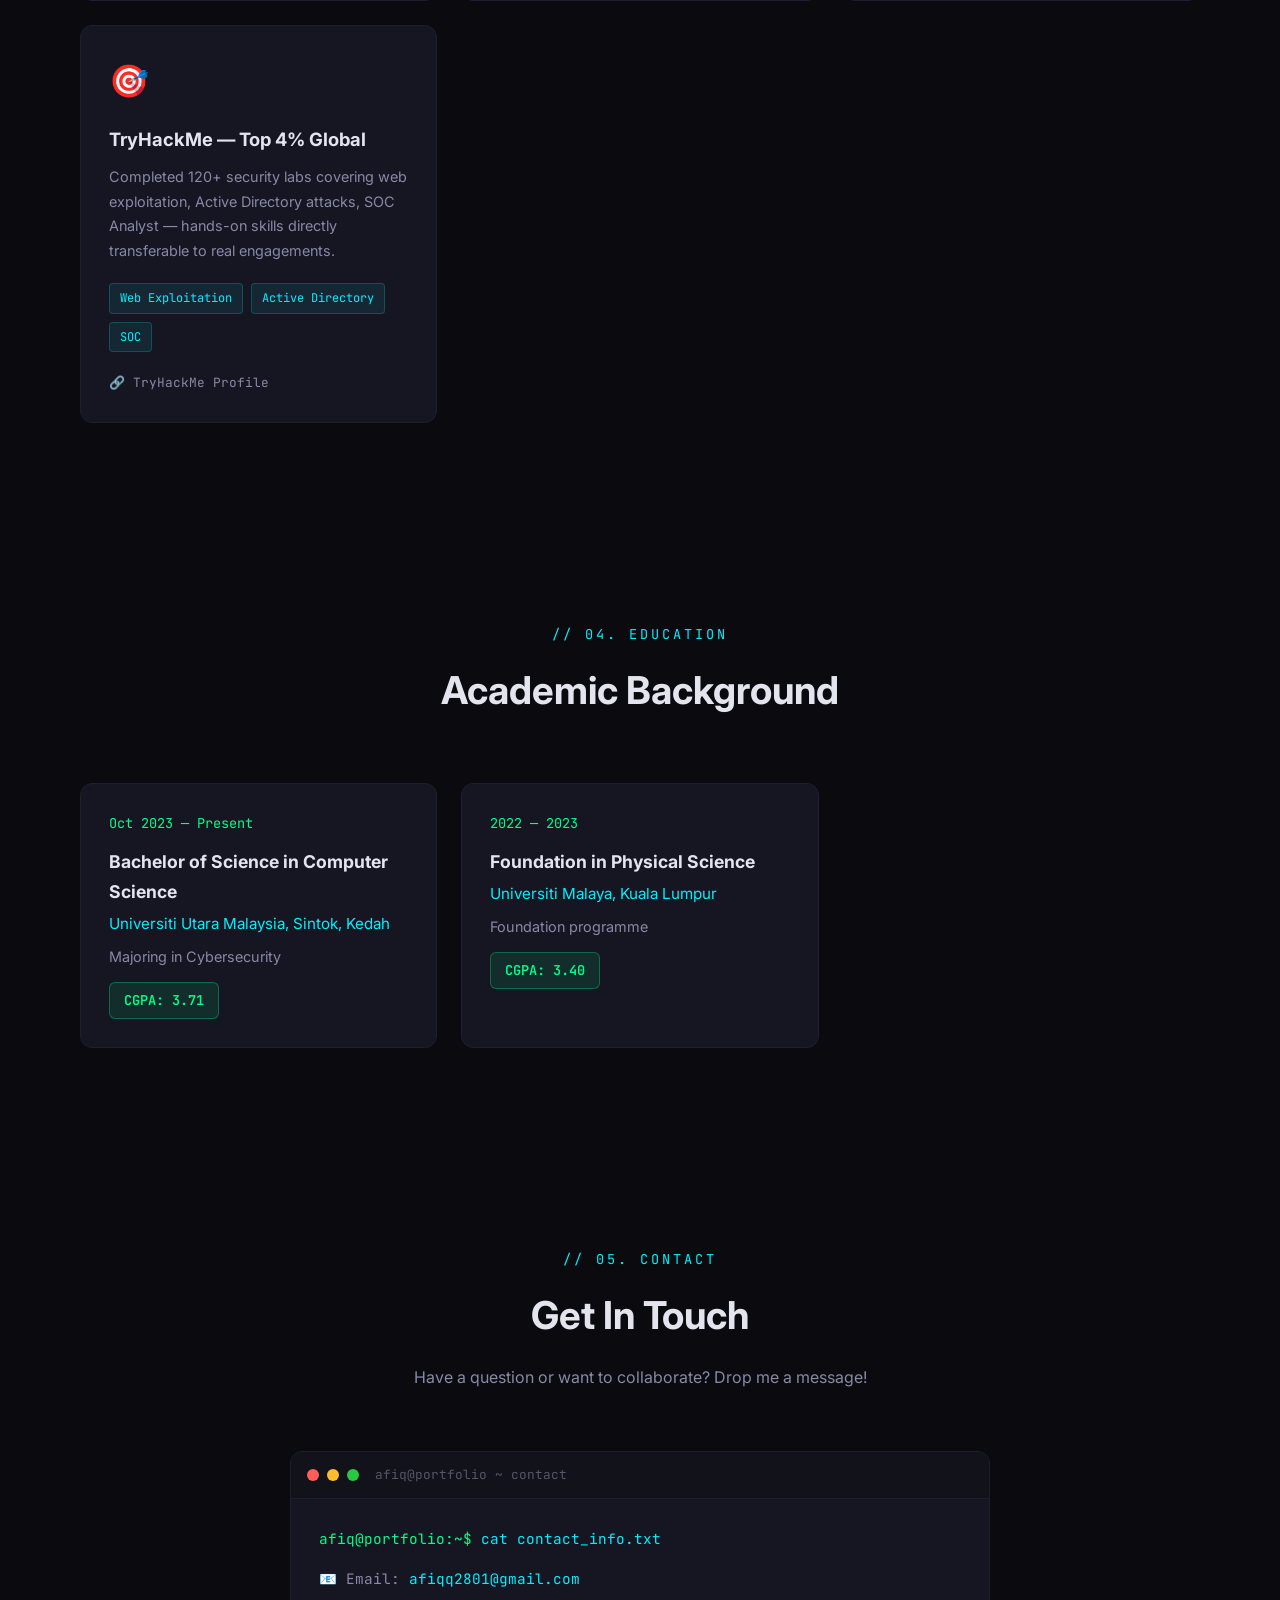
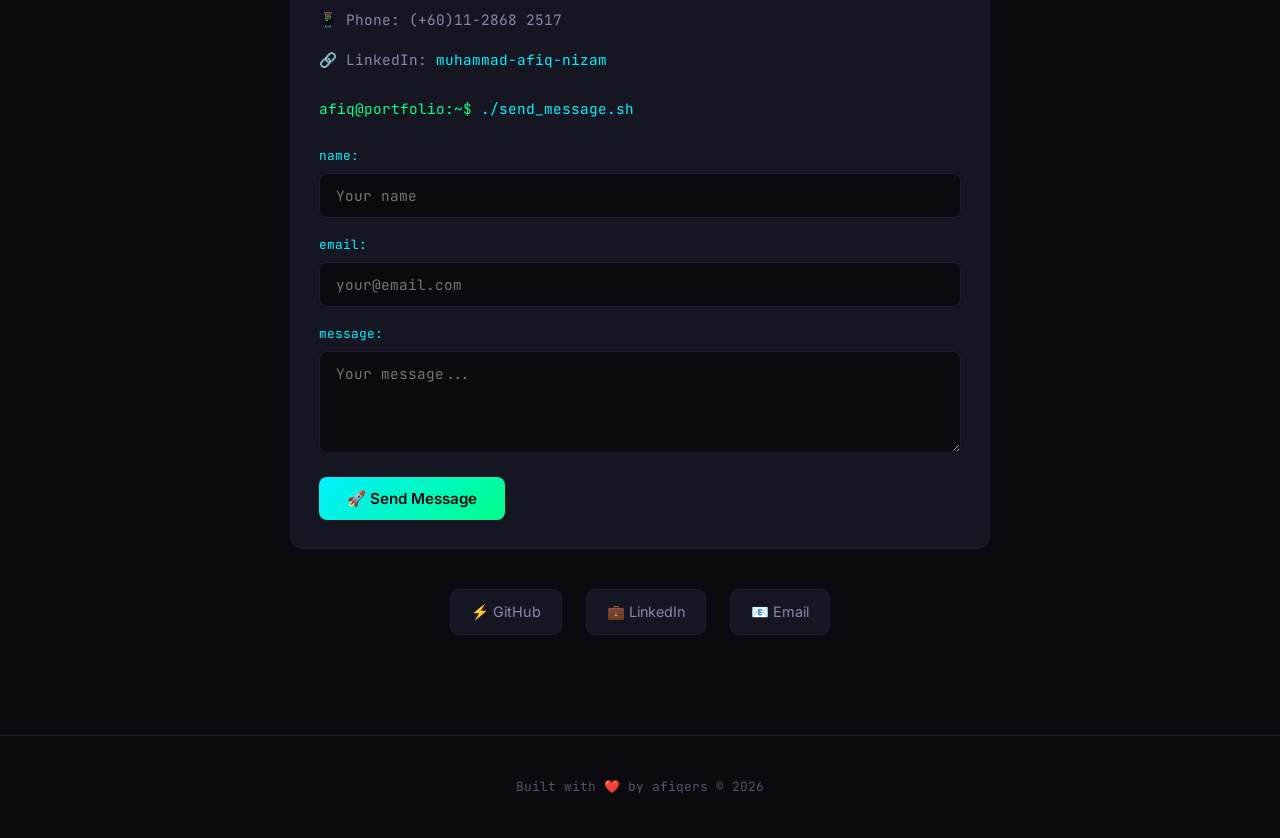
==== commit 540df761: "Update index.html" ====
--- a/index.html
+++ b/index.html
@@ -60,11 +60,6 @@
       <h2 class="section-title">Who Am I?</h2>
     </div>
     <div class="about-grid reveal">
-      <div class="about-image-wrapper">
-        <div class="about-image">
-          <div class="placeholder-text">[ Your Photo Here ]<br><br>Replace this with your<br>profile image</div>
-        </div>
-      </div>
       <div class="about-text">
         <p>
           I'm a <strong>Cybersecurity</strong> student at Universiti Utara Malaysia, currently pursuing my Bachelor of
